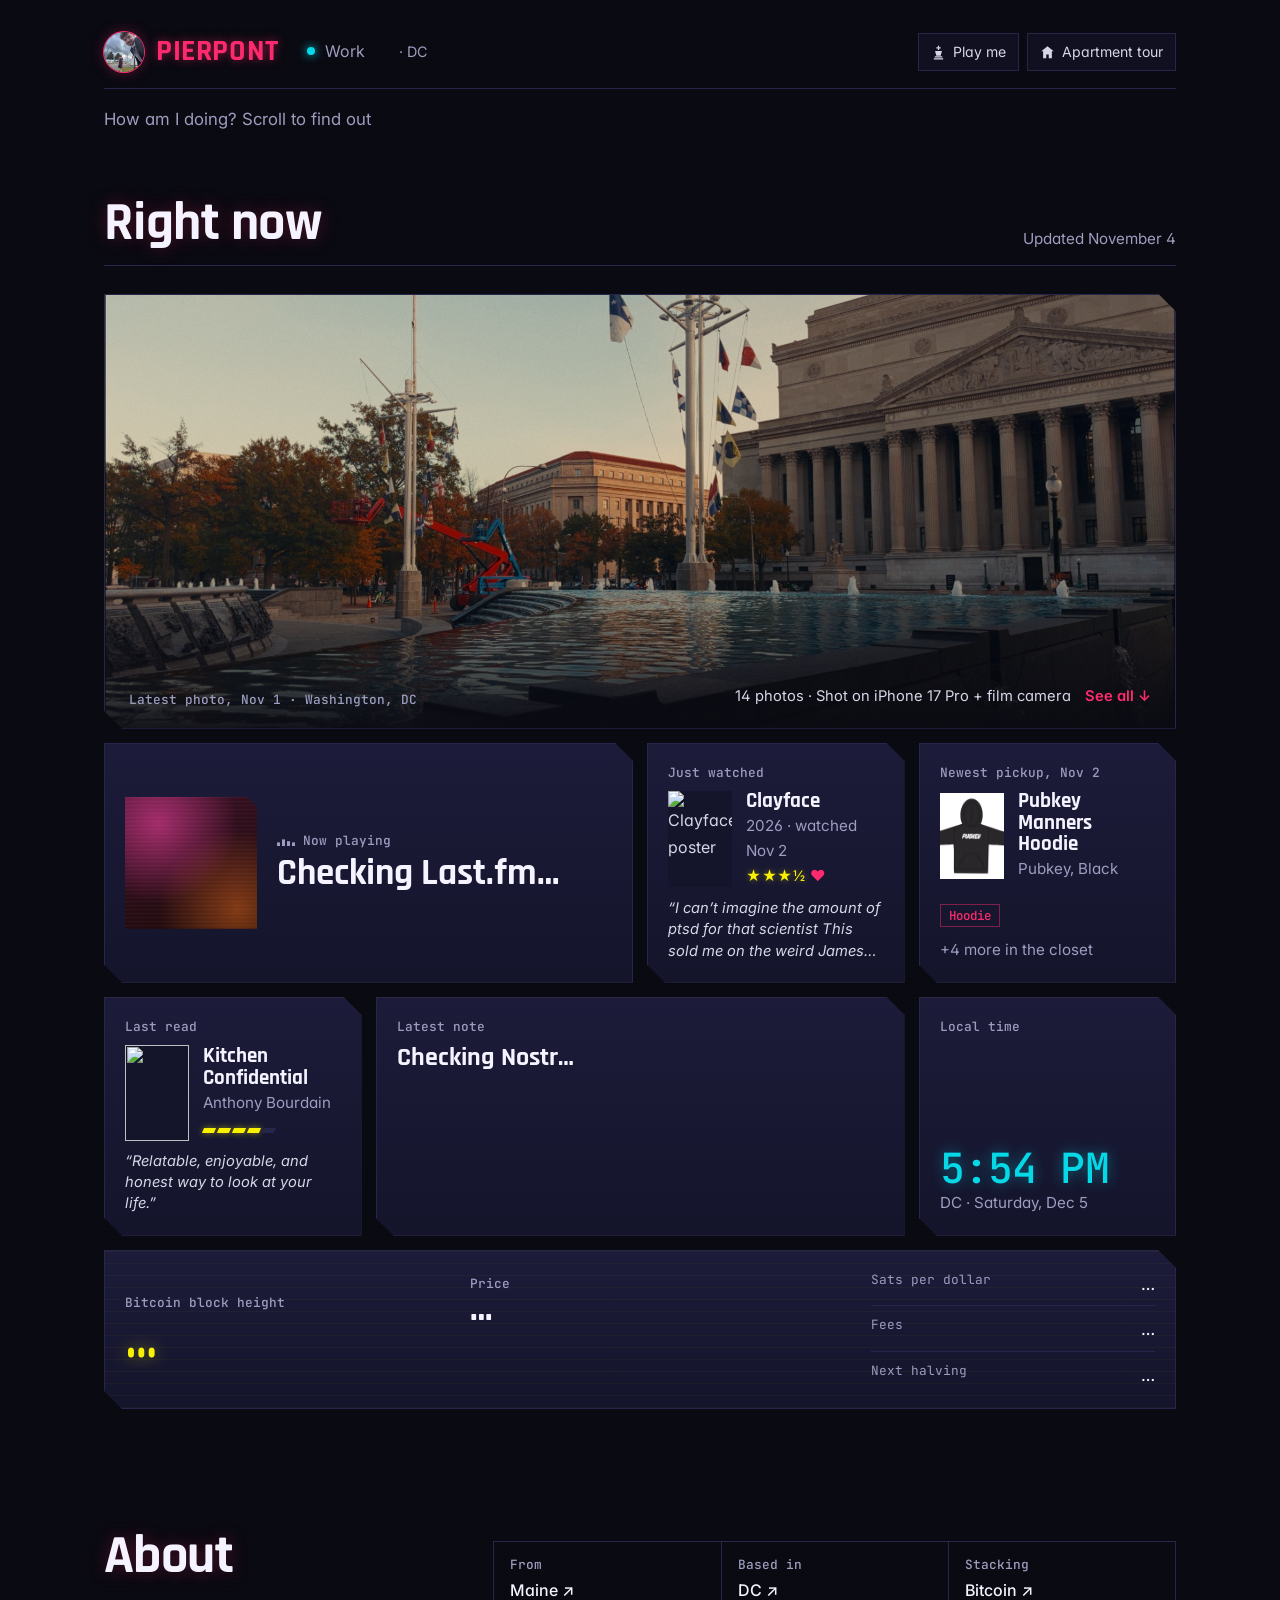
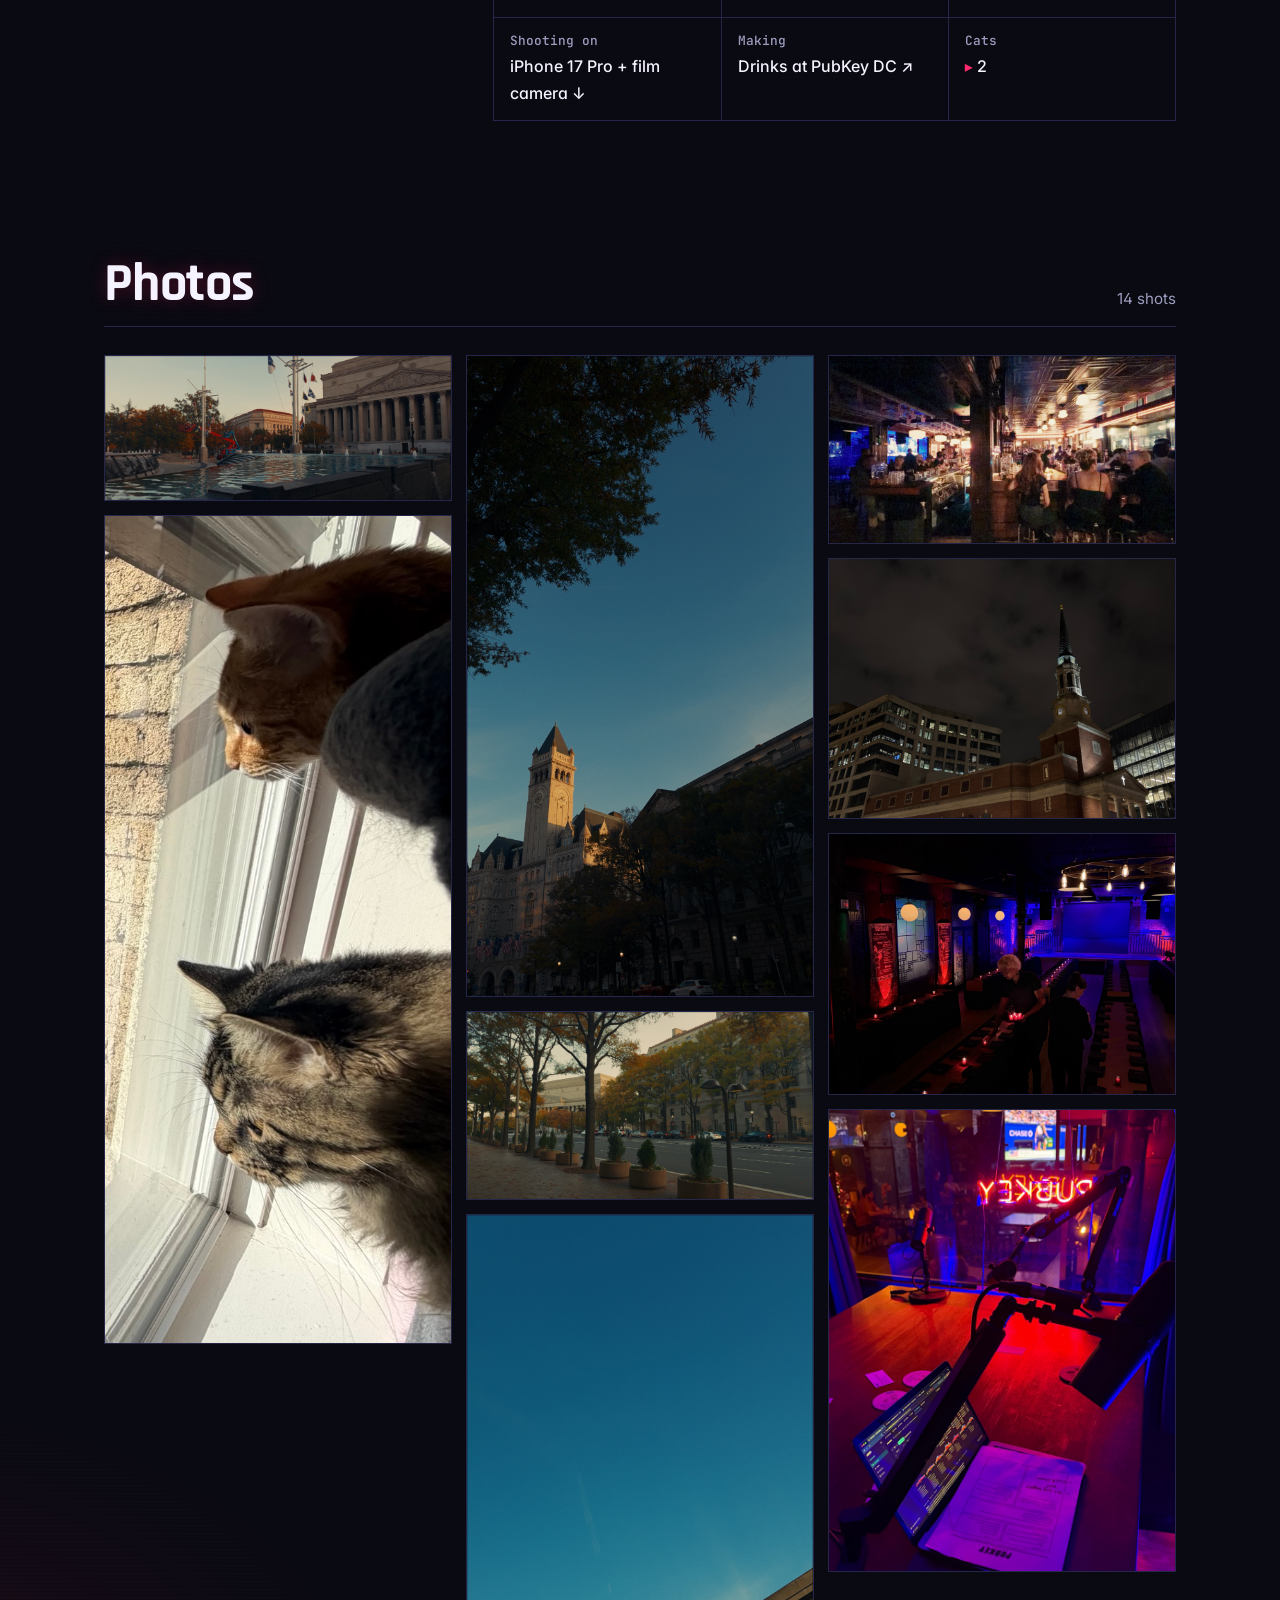
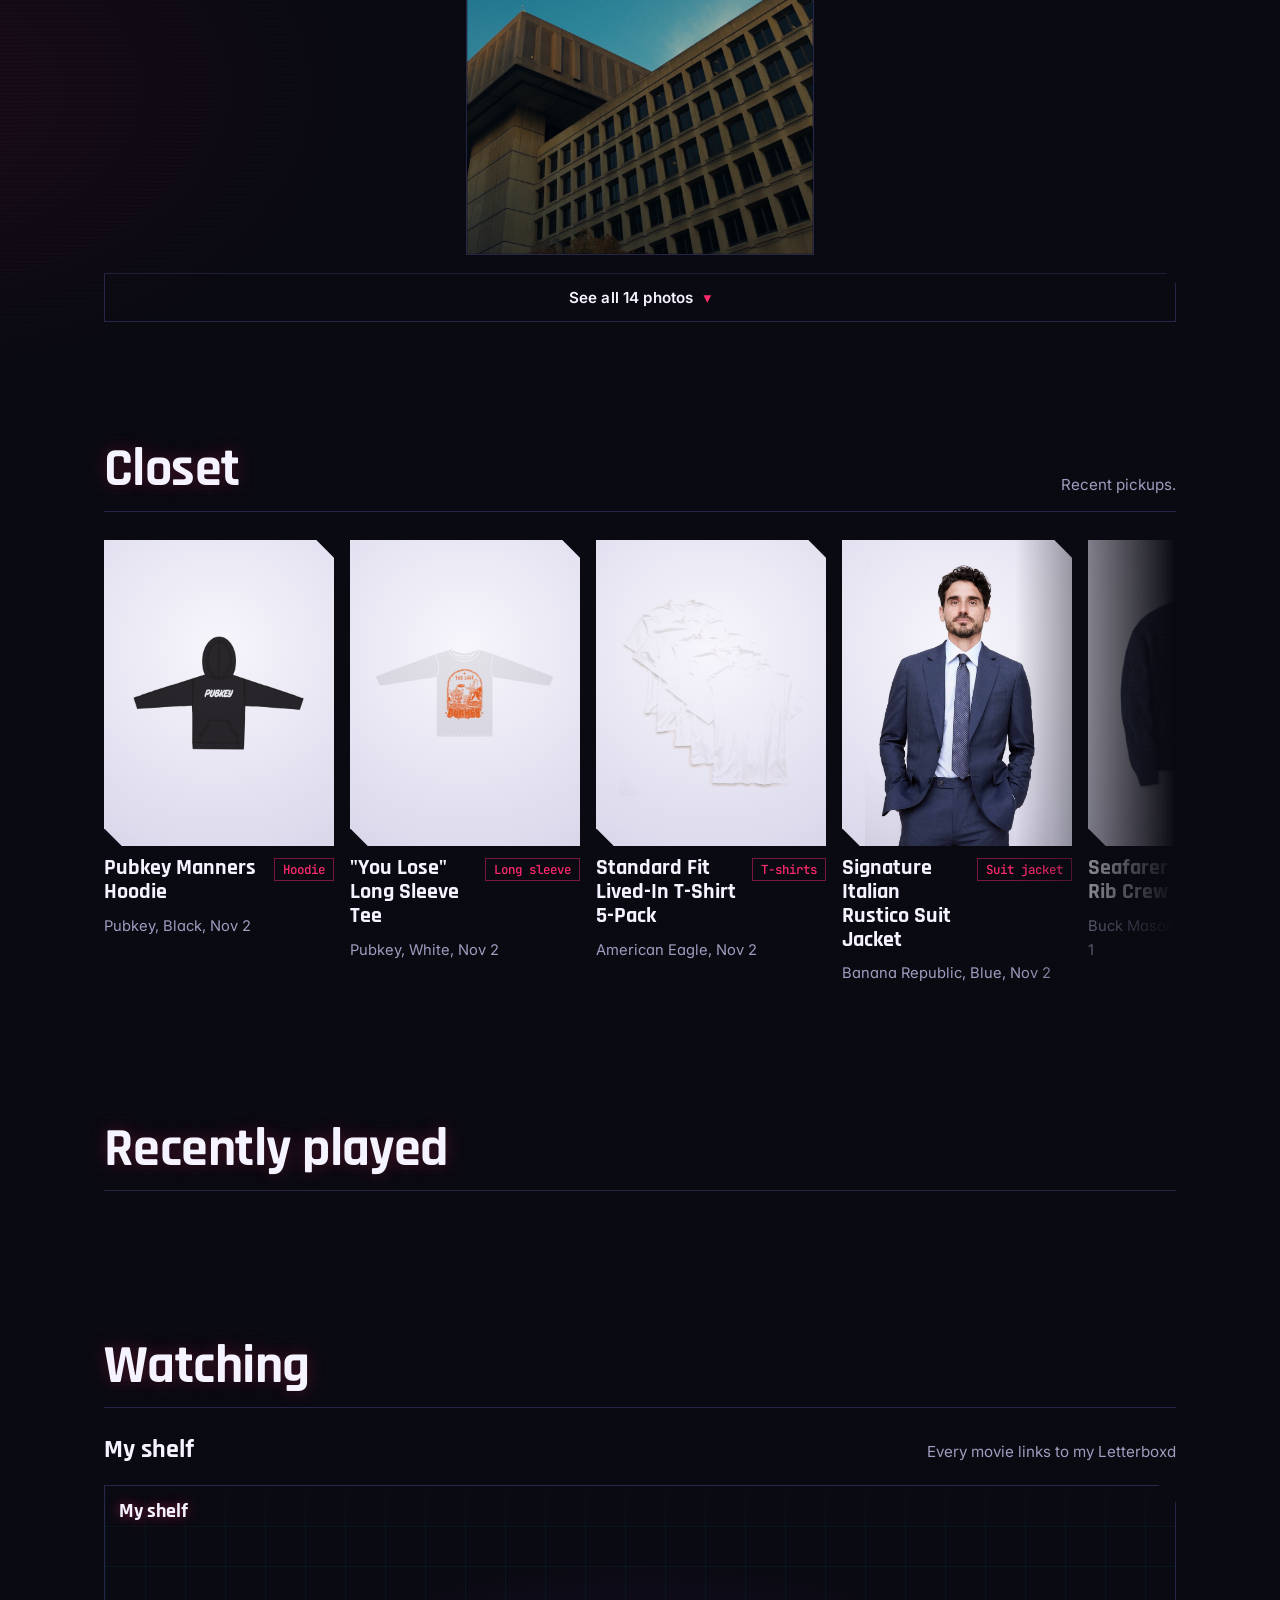
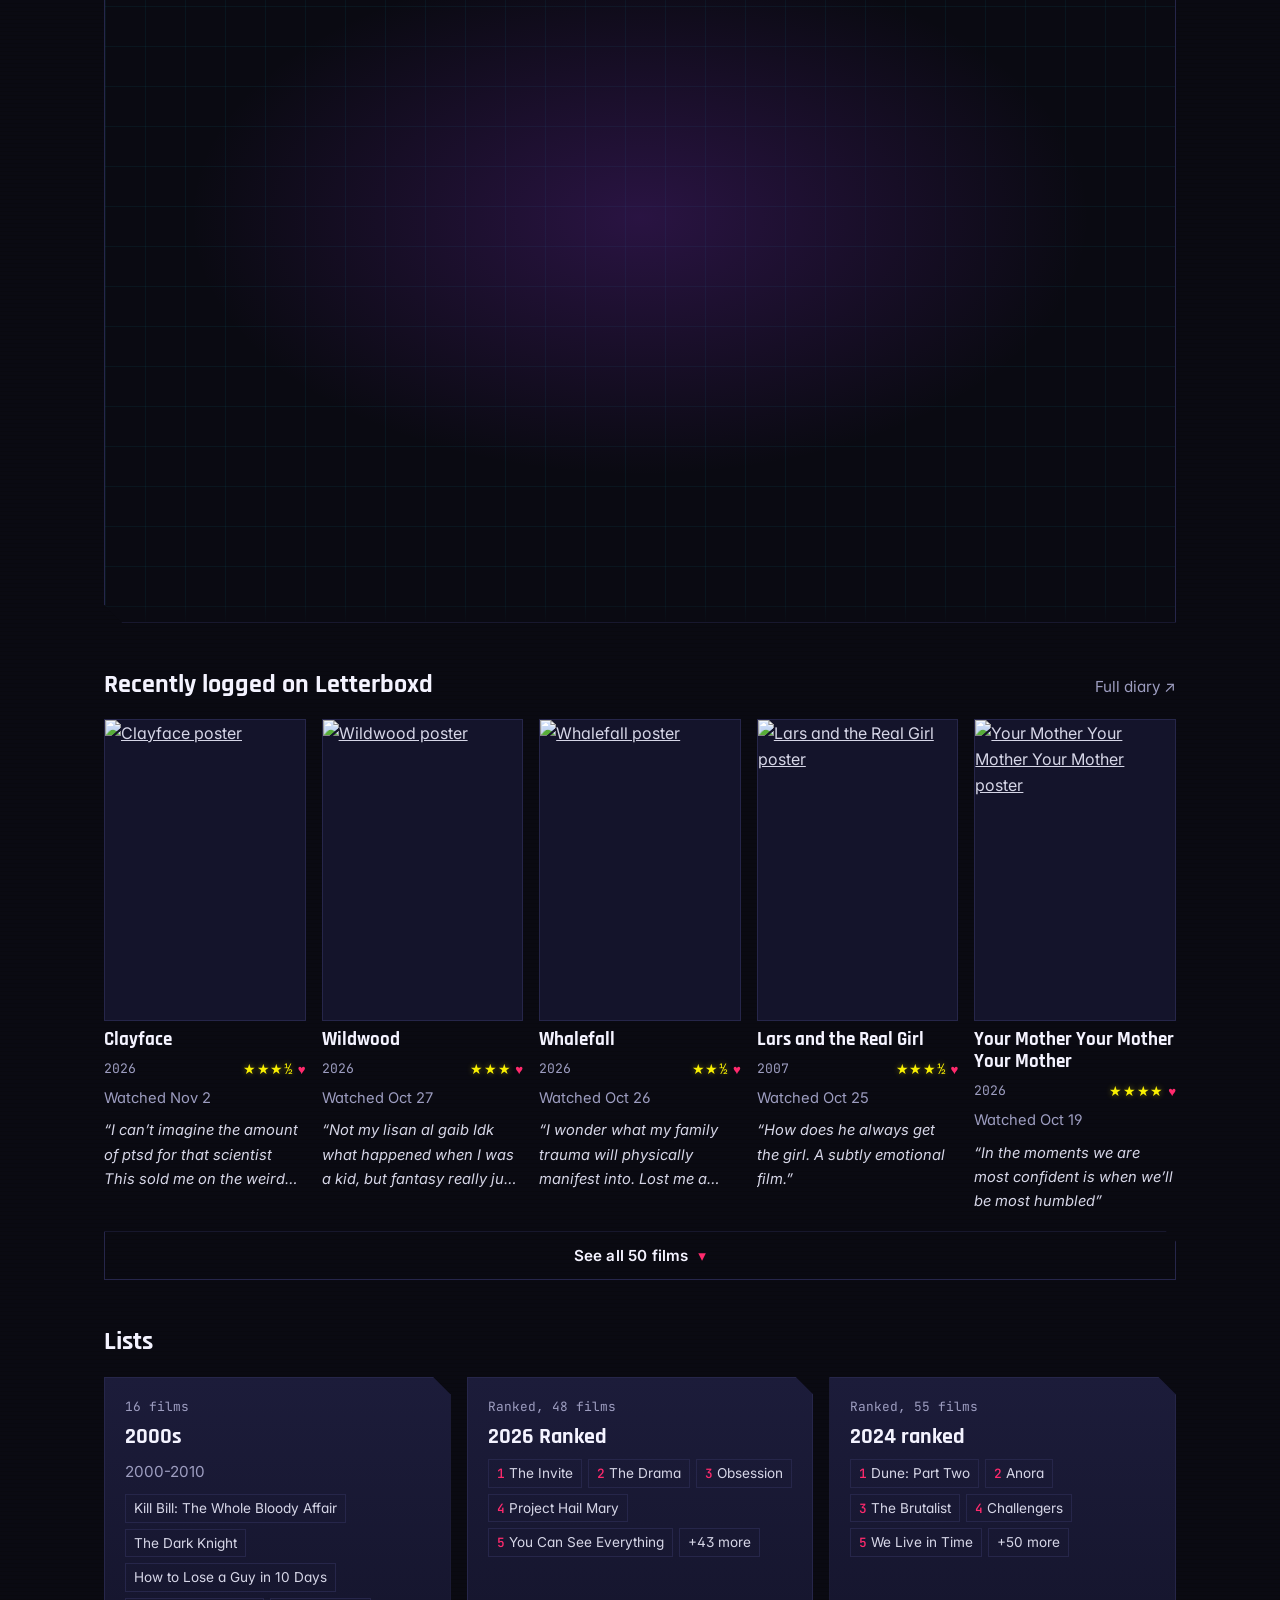
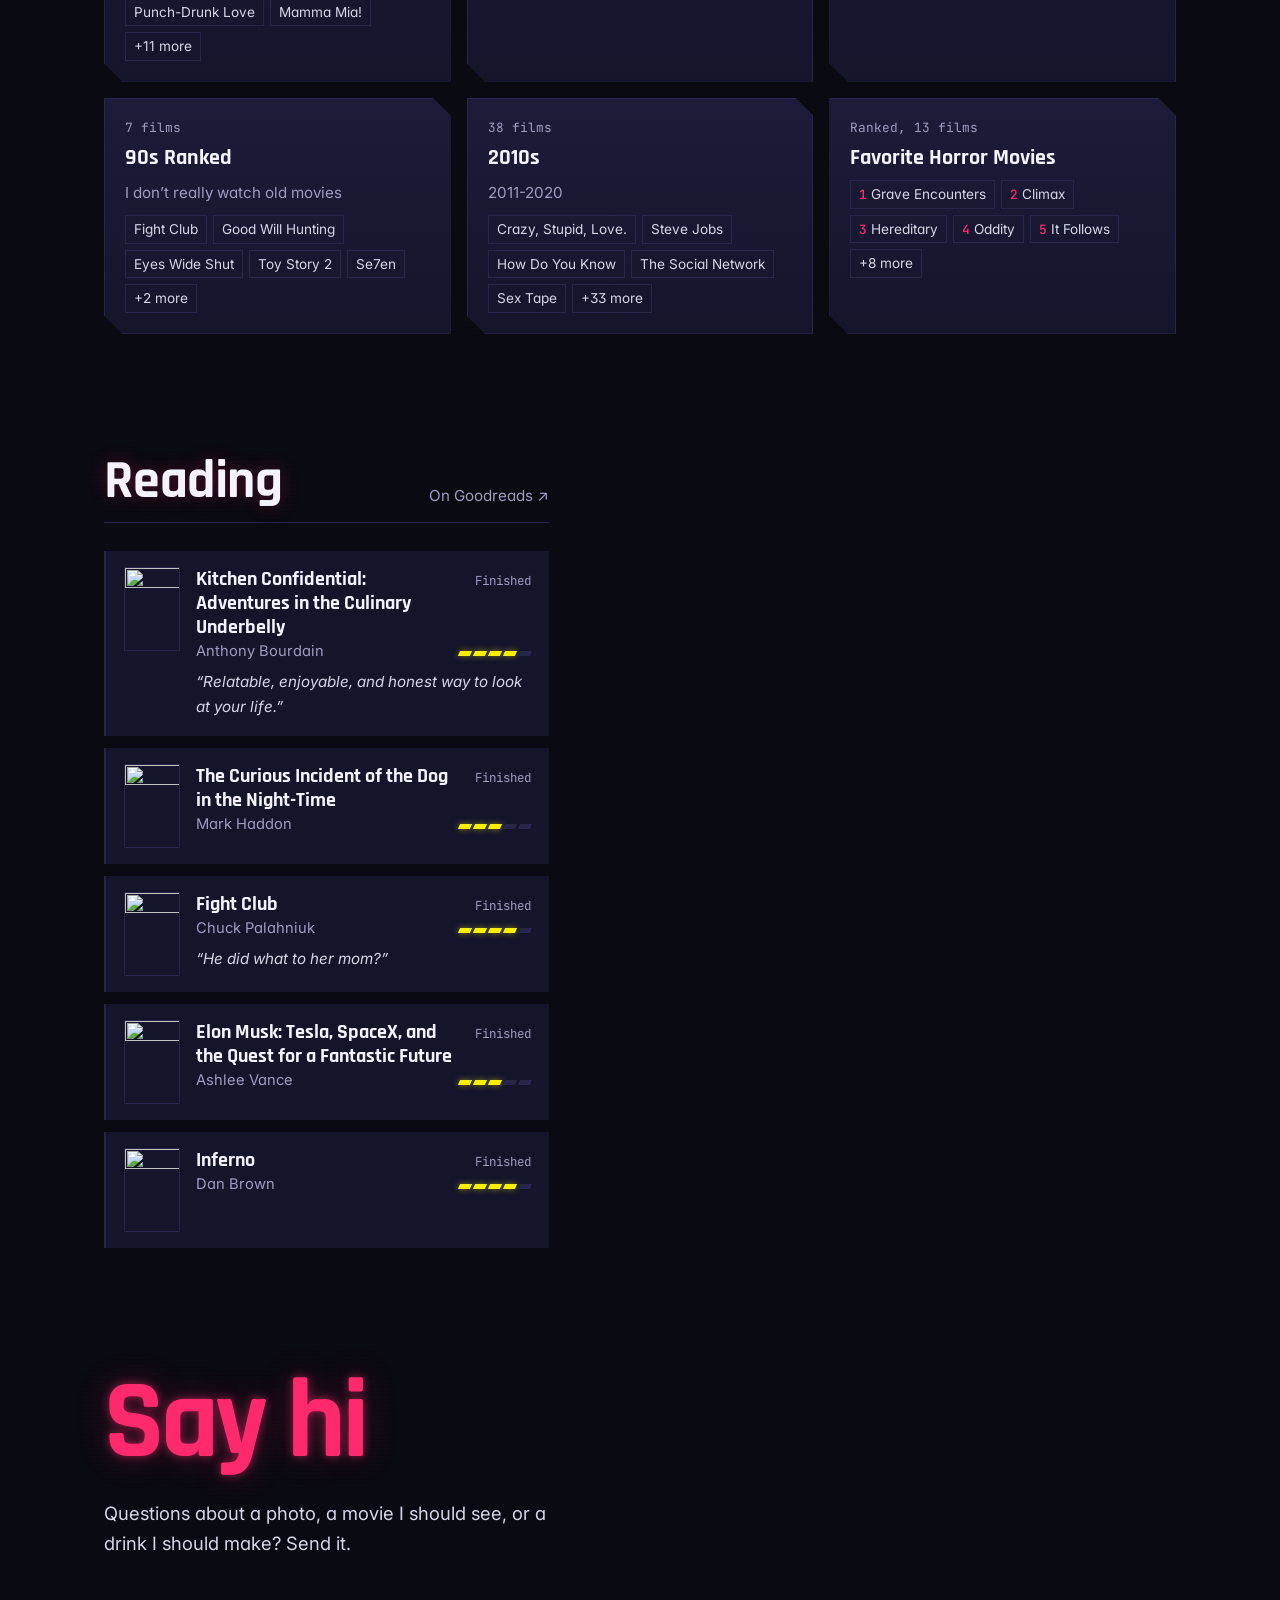
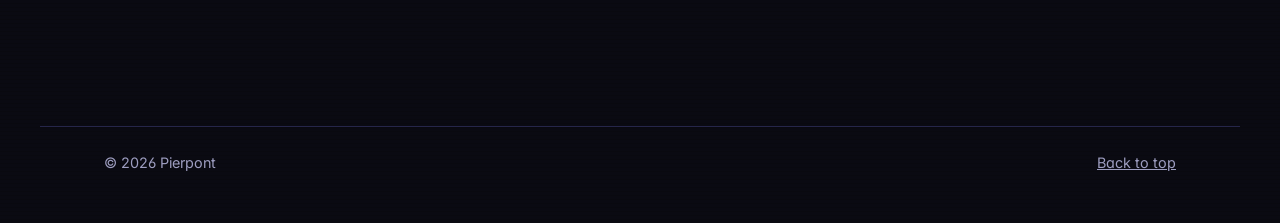
==== index.html @ aa11523b "Update site" ====
<!doctype html>
<html lang="en">
<head>
<meta charset="utf-8">
<meta name="viewport" content="width=device-width, initial-scale=1, viewport-fit=cover">
<title>Pierpont</title>
<meta name="description" content="How am I doing? Scroll to find out. Photos, fits, music, movies, books and notes from a Mainer in DC.">
<meta name="theme-color" content="#0a0a12">
<link rel="icon" type="image/png" sizes="32x32" href="favicon-32.png">
<link rel="icon" type="image/png" sizes="512x512" href="icon-512.png">
<link rel="apple-touch-icon" href="apple-touch-icon.png">
<!-- Link previews (iMessage, Nostr, Discord, X, Slack). Image paths must be absolute. -->
<meta property="og:type" content="website">
<meta property="og:site_name" content="Pierpont">
<meta property="og:title" content="Pierpont">
<meta property="og:description" content="How am I doing? Scroll to find out.">
<meta property="og:url" content="https://pierpont.blog/">
<meta property="og:image" content="https://pierpont.blog/og-image.png">
<meta property="og:image:width" content="1200">
<meta property="og:image:height" content="630">
<meta property="og:image:alt" content="A neon pink letter P glowing over a dark grid">
<meta name="twitter:card" content="summary_large_image">
<meta name="twitter:title" content="Pierpont">
<meta name="twitter:description" content="How am I doing? Scroll to find out.">
<meta name="twitter:image" content="https://pierpont.blog/og-image.png">
<link rel="preconnect" href="https://fonts.googleapis.com">
<link rel="preconnect" href="https://fonts.gstatic.com" crossorigin>
<link rel="stylesheet" href="https://fonts.googleapis.com/css2?family=Rajdhani:wght@600;700&family=Inter:wght@400;500;600&family=JetBrains+Mono:wght@400;500&display=swap">
<link rel="stylesheet" href="style.css?v=1793771874">
</head>
<body>
<a class="skip" href="#main">Skip to content</a>

<main id="main">
  <section class="hero" id="top">
    <!-- A slim top bar: who, where/what right now, and ways to reach me. Then straight into the page. -->
    <div class="topbar">
      <div class="who">
        <div class="avatar" id="portrait"></div>
        <h1 class="name" data-bind="name" data-text="Tyler">Tyler</h1>
      </div>
      <p class="status-line">
        <button class="status" id="status-edit-open" type="button" title="Update status (signed with Nostr)"><span class="pulse" aria-hidden="true"></span><span id="status-text" data-bind="status"></span><span class="status-edit" aria-hidden="true">✎</span><span class="sr">, update status</span></button>
        <span class="where" data-bind="location"></span>
      </p>
      <ul class="socials" id="socials"></ul>
    </div>
    <p class="lede" data-bind="tagline"></p>
  </section>

  <section class="now" aria-labelledby="now-h">
    <div class="head">
      <h2 id="now-h">Right now</h2>
      <p class="aside">Updated <time data-bind-date="updated"></time></p>
    </div>
    <div class="bento" id="bento"></div>
  </section>

  <section class="about" id="about" aria-labelledby="about-h">
    <h2 id="about-h">About</h2>
    <div class="about-body" id="about-body"></div>
    <dl class="facts" id="facts"></dl>
  </section>

  <section id="photos" aria-labelledby="photos-h">
    <div class="head"><h2 id="photos-h">Photos</h2><p class="aside" id="photos-count"></p></div>
    <div class="masonry" id="gallery"></div>
    <button class="more" id="gallery-more" type="button" aria-controls="gallery" hidden></button>
  </section>

  <section id="closet" aria-labelledby="closet-h">
    <div class="head"><h2 id="closet-h">Closet</h2><p class="aside">Recent pickups.</p></div>
    <div class="rail" id="fits" tabindex="0" aria-label="Recent clothing pickups"></div>
  </section>

  <section id="music" aria-labelledby="music-h">
    <div class="head"><h2 id="music-h">Recently played</h2><a class="aside" id="music-source" hidden target="_blank" rel="noopener"></a></div>
    <div class="music">
      <ul class="tracks" id="tracks"></ul>
      <div class="player" id="player"></div>
    </div>
  </section>

  <section id="watching" aria-labelledby="watching-h">
    <div class="head">
      <h2 id="watching-h">Watching</h2>
      <div class="seg" role="group" aria-label="Filter">
        <button data-filter="all" aria-pressed="true">All</button>
        <button data-filter="movie" aria-pressed="false">Movies</button>
        <button data-filter="show" aria-pressed="false">Shows</button>
      </div>
    </div>

    <div class="subhead"><h3>My shelf</h3><p class="aside">Every movie links to my Letterboxd</p></div>
    <div class="shelf3d" id="shelf3d" tabindex="0" aria-label="3D model of my movie shelf. A list of every movie follows it for screen readers.">
      <canvas aria-hidden="true"></canvas>
      <div class="shelf-bar">
        <span class="shelf-label">My shelf</span>
        <div class="shelf-btns">
          <button type="button" data-act="prev" aria-label="Shelf above">▲</button>
          <button type="button" data-act="next" aria-label="Shelf below">▼</button>
          <button type="button" data-act="back">Whole shelf</button>
        </div>
      </div>
      <p class="shelf-hint"></p>
      <div class="shelf-tip" hidden></div>
      <div class="case-ui" aria-live="polite">
        <div class="case-info"><strong class="case-title"></strong><span class="case-sub"></span></div>
        <p class="case-hint"></p>
      </div>
      <p class="shelf-fallback">The 3D shelf needs WebGL. Here's the list instead.</p>
    </div>
    <ul class="shelf-list" id="shelf-list" aria-label="Every movie on my shelf"></ul>

    <div class="subhead" id="screen-head"><h3>TV</h3><a id="screen-source" hidden target="_blank" rel="noopener">Tracked on Trakt ↗</a></div>
    <div class="posters" id="screen"></div>

    <div class="lb" id="letterboxd" hidden>
      <div class="subhead">
        <h3>Recently logged on Letterboxd</h3>
        <a id="lb-profile" target="_blank" rel="noopener">Full diary ↗</a>
      </div>
      <div class="posters" id="lb-diary"></div>
      <button class="more" id="lb-more" type="button" aria-controls="lb-diary" hidden></button>
      <div class="subhead" id="lb-lists-head">
        <h3>Lists</h3>
      </div>
      <div class="lists" id="lb-lists"></div>
    </div>
  </section>

  <section class="split" id="notes">
    <div id="reading-col">
      <div class="head"><h2 id="reading-h">Reading</h2><a class="aside" id="reading-source" hidden target="_blank" rel="noopener">On Goodreads ↗</a></div>
      <ul class="books" id="books" aria-labelledby="reading-h"></ul>
    </div>
    <div id="notes-col">
      <div class="head"><h2 id="notes-h">Notes</h2><a class="aside" id="notes-source" hidden target="_blank" rel="noopener">On Primal ↗</a></div>
      <div class="log" id="log" aria-labelledby="notes-h"></div>
    </div>
  </section>

  <section id="guestbook" aria-labelledby="gb-h" hidden>
    <div class="head"><h2 id="gb-h">Guestbook</h2><p class="aside">Signed with Nostr</p></div>
    <div class="gb">
      <form class="gb-form" id="gb-form">
        <label for="gb-text">Leave a note</label>
        <textarea id="gb-text" name="msg" maxlength="280" rows="3" required placeholder="Say something nice. Or don't."></textarea>
        <div class="gb-row">
          <button type="submit" class="btn btn-hot">Sign the guestbook</button>
          <span class="gb-count" id="gb-count">0 / 280</span>
        </div>
        <p class="form-status" id="gb-msg" role="status"></p>
      </form>
      <div>
        <ol class="gb-list" id="gb-list"></ol>
        <button class="more" id="gb-more" type="button" aria-controls="gb-list" hidden></button>
      </div>
    </div>
  </section>

  <section class="contact" id="contact" aria-labelledby="contact-h">
    <div class="contact-intro">
      <h2 id="contact-h" class="big">Say hi</h2>
      <p>Questions about a photo, a movie I should see, or a drink I should make? Send it.</p>
      <div class="nostr-card" id="nostr-card" hidden></div>
      <div class="email-row" id="email-row"></div>
      <ul class="link-list" id="links"></ul>
    </div>
    <form id="contact-form" class="form" novalidate>
      <label>Your name <input name="name" autocomplete="name" required></label>
      <label>Your email <input name="email" type="email" autocomplete="email" required></label>
      <label>Message <textarea name="message" rows="5" required></textarea></label>
      <button type="submit" class="btn btn-hot">Send message</button>
      <p class="form-status" id="form-status" role="status"></p>
    </form>
  </section>
</main>

<footer class="foot">
  <span>© <span id="year"></span> <span data-bind="name"></span></span>
  <a href="#top">Back to top</a>
</footer>

<dialog id="album" aria-labelledby="album-h">
  <div class="album-head">
    <div><h2 id="album-h"></h2><p class="aside" id="album-count"></p></div>
    <button class="album-close" type="button" aria-label="Close">×</button>
  </div>
  <div class="album-grid" id="album-grid"></div>
</dialog>

<dialog id="lightbox" aria-label="Photo viewer">
  <div class="lb-stage" id="lb-img"></div>
  <div class="lb-bar">
    <p id="lb-cap"></p>
    <div class="lb-nav">
      <button data-step="-1" aria-label="Previous photo">‹</button>
      <button data-step="1" aria-label="Next photo">›</button>
      <button class="lb-close" aria-label="Close">×</button>
    </div>
  </div>
</dialog>

<dialog id="status-dialog" aria-labelledby="status-dialog-h">
  <form method="dialog" class="status-form" id="status-form">
    <h2 id="status-dialog-h">Update status</h2>
    <label>What are you up to?
      <input name="status" maxlength="80" autocomplete="off" required>
    </label>
    <p class="hint">Your Nostr signer asks you to approve. Only your account can change this.</p>
    <div class="row">
      <button type="submit" class="btn btn-hot" value="save">Sign and update</button>
      <button type="button" class="btn" id="status-cancel">Cancel</button>
    </div>
    <p class="form-status" id="status-msg" role="status"></p>
  </form>
</dialog>

<dialog id="zap-dialog" aria-labelledby="zap-h">
  <form class="zap-form" id="zap-form">
    <button type="button" class="zap-close" aria-label="Close">×</button>
    <h2 id="zap-h">Send a zap</h2>
    <p class="hint">A tip in sats over Lightning. It shows up on Nostr as an anonymous zap.</p>
    <fieldset class="amounts">
      <legend>Amount (sats)</legend>
      <label><input type="radio" name="amt" value="21" checked><span>21</span></label>
      <label><input type="radio" name="amt" value="100"><span>100</span></label>
      <label><input type="radio" name="amt" value="1000"><span>1,000</span></label>
      <label><input type="radio" name="amt" value="5000"><span>5,000</span></label>
      <label class="custom"><input type="number" name="custom" min="1" step="1" placeholder="Other" inputmode="numeric"></label>
    </fieldset>
    <label>Message (optional) <input name="comment" maxlength="200" autocomplete="off"></label>
    <button type="submit" class="btn btn-zap">Get invoice</button>
    <p class="form-status" id="zap-msg" role="status"></p>
  </form>
  <div class="zap-pay" id="zap-pay" hidden>
    <div class="qr" id="zap-qr"></div>
    <p class="zap-amount" id="zap-amount"></p>
    <div class="row">
      <a class="btn btn-zap" id="zap-open">Open in wallet</a>
      <button type="button" class="btn" id="zap-copy">Copy invoice</button>
    </div>
    <p class="form-status" id="zap-wait" role="status">Waiting for payment…</p>
    <button type="button" class="link-btn" id="zap-back">Change amount</button>
  </div>
</dialog>

<script src="https://cdn.jsdelivr.net/npm/nostr-tools@2.7.2/lib/nostr.bundle.js" integrity="sha384-YUdjSvJQpzJUf1TiIR0LmkbTEGWdiZTiXN67W157lg3vEmBHg+LEkaJ5J0AI9BG7" crossorigin="anonymous" defer></script>
<script src="https://cdn.jsdelivr.net/npm/qrcode-generator@1.4.4/qrcode.js" integrity="sha384-8FWZA6BGMXhsfO+BLtrJK0We6gg5o1JyO8xQm6peWDEUs17ACA5ziE/NIAkl9z2k" crossorigin="anonymous" defer></script>
<script src="content.js?v=1793771874"></script>
<script src="shelf-data.js?v=1793771874"></script>
<script src="app.js?v=1793771874"></script>
<!-- 3D shelf: Three.js (pinned), built from shelf-data.js -->
<script type="importmap">{ "imports": { "three": "https://cdn.jsdelivr.net/npm/three@0.160.0/build/three.module.js", "three/addons/": "https://cdn.jsdelivr.net/npm/three@0.160.0/examples/jsm/" } }</script>
<script type="module" src="shelf.js?v=1793771874"></script>
</body>
</html>
---- style.css ----
/*
  Design notes
  - The header is a slim bar (avatar, name with a small glitch, status, links); the page starts right under it.
  - Magenta is the lead accent (name, CTAs, active states). Cyan only means "live"
    (status pulse, now playing, clock). Acid yellow only for ratings.
  - One job per font: Rajdhani for headings and titles, Inter for reading and every control
    (buttons, tabs, toggles), JetBrains Mono only for small labels, timestamps and data.
  - Scanlines live in the page background, never over photos.
  - Clipped corners mark the main surfaces (tiles, form); small controls stay square.
*/
:root {
  color-scheme: dark;
  --void: #0a0a12;
  --deep: #0d0221;
  --panel: #14142b;
  --panel-hi: #1c1c3a;
  --line: #26264a;
  --text: #d6d6e7;
  --muted: #9d9dc0;
  --white: #f4f3ff;
  --mag: #ff2a6d;
  --cyan: #05d9e8;
  --acid: #f9f002;
  --violet: #7b2cbf;

  --display: "Rajdhani", "Orbitron", system-ui, sans-serif;
  --sans: "Inter", system-ui, -apple-system, sans-serif;
  --mono: "JetBrains Mono", ui-monospace, Menlo, monospace;

  --glow: 0 0 10px rgb(255 42 109 / .55), 0 0 32px rgb(255 42 109 / .25);
  --gutter: max(16px, 5vw);
  --max: 1200px;
  --cut: polygon(0 0, calc(100% - 18px) 0, 100% 18px, 100% 100%, 18px 100%, 0 calc(100% - 18px));
  --cut-s: polygon(0 0, calc(100% - 10px) 0, 100% 10px, 100% 100%, 0 100%);
  --ease: cubic-bezier(.2, .7, .2, 1);
}

* { box-sizing: border-box; }
[hidden] { display: none !important; }
html { scroll-behavior: smooth; scroll-padding-top: 24px; -webkit-text-size-adjust: 100%; }
body {
  margin: 0; min-height: 100vh; overflow-x: hidden;
  background:
    repeating-linear-gradient(to bottom, transparent 0 3px, rgb(0 0 0 / .14) 3px 4px), /* scanlines, behind content */
    radial-gradient(70rem 40rem at 85% -5%, rgb(123 44 191 / .28), transparent 60%),
    radial-gradient(50rem 30rem at -10% 40%, rgb(255 42 109 / .08), transparent 60%),
    var(--void);
  color: var(--text);
  font: 400 1rem/1.65 var(--sans);
  font-feature-settings: "ss01", "cv11";
}
img { display: block; max-width: 100%; }
a { color: inherit; }
button, input, textarea { font: inherit; color: inherit; }
:focus-visible { outline: 2px solid var(--cyan); outline-offset: 3px; }
.skip { position: absolute; left: -9999px; }
.skip:focus { left: 16px; top: 16px; z-index: 100; padding: 8px 14px; background: var(--panel); }


/* ---------- buttons ---------- */
.btn {
  display: inline-flex; align-items: center; gap: 8px; cursor: pointer;
  padding: 10px 20px; border: 1px solid var(--line); background: transparent;
  font: 600 .95rem/1 var(--sans); letter-spacing: .01em; text-decoration: none;
  clip-path: var(--cut-s); transition: background .2s, color .2s, box-shadow .2s;
}
.btn-hot { background: var(--mag); border-color: var(--mag); color: var(--void); }
.btn-hot:hover { box-shadow: var(--glow); background: #ff4d86; }

/* ---------- layout ---------- */
main { max-width: var(--max); margin: 0 auto; padding: 0 var(--gutter); }
main > section { padding-top: clamp(64px, 10vw, 120px); }
.head {
  display: flex; align-items: flex-end; justify-content: space-between; flex-wrap: wrap; gap: 8px 24px;
  margin-bottom: 28px; padding-bottom: 14px; border-bottom: 1px solid var(--line);
}
h2 {
  margin: 0; font: 700 clamp(2.2rem, 5vw, 3.4rem)/1 var(--display); letter-spacing: -.01em;
  color: var(--white); text-shadow: 0 0 18px rgb(255 42 109 / .25);
}
.aside { margin: 0; color: var(--muted); font-size: .95rem; }
.label { font: 500 .8rem var(--mono); color: var(--muted); }

/* ---------- placeholder art (shown until a real image is set) ---------- */
.ph {
  width: 100%; height: 100%;
  background:
    repeating-linear-gradient(to bottom, rgb(255 255 255 / .035) 0 1px, transparent 1px 4px),
    radial-gradient(circle at 25% 20%, hsl(var(--h) 95% 62% / .55), transparent 55%),
    radial-gradient(circle at 85% 85%, hsl(calc(var(--h) + 55) 95% 55% / .45), transparent 50%),
    linear-gradient(155deg, hsl(var(--h) 55% 16%), hsl(calc(var(--h) + 40) 60% 6%));
}
.media { overflow: hidden; background: var(--panel); }
.media img { width: 100%; height: 100%; object-fit: cover; }

/* ---------- header: a slim top bar, then the tagline, then straight into "Right now" ---------- */
.hero { padding-top: 20px !important; }
.hero + section { padding-top: clamp(40px, 6vw, 64px); }
.topbar {
  display: flex; align-items: center; gap: 14px 28px; flex-wrap: wrap;
  padding: 12px 0 16px; border-bottom: 1px solid var(--line);
}
.who { display: flex; align-items: center; gap: 12px; }
.avatar {
  width: 40px; height: 40px; border-radius: 50%; overflow: hidden; flex: none; background: var(--panel);
  box-shadow: 0 0 0 1px var(--mag), 0 0 14px rgb(255 42 109 / .35);
}
.avatar > * { width: 100%; height: 100%; object-fit: cover; object-position: 50% 20%; }
.where { color: var(--muted); font-size: .9rem; white-space: nowrap; }
.where::before { content: "· "; }
.status-line { display: flex; align-items: center; gap: 4px 2px; flex-wrap: wrap; margin: 0; }
/* The whole status is a button: tap it, edit, approve with your Nostr signer. */
.status {
  display: inline-flex; align-items: center; gap: 10px; padding: 4px 10px 4px 0; margin-left: 0;
  font: inherit; color: var(--muted); background: none; border: 0; border-bottom: 1px dashed transparent; cursor: pointer;
  transition: color .2s, border-color .2s;
}
.status:hover, .status:focus-visible { color: var(--white); border-bottom-color: rgb(5 217 232 / .5); }
.status-edit { font-size: .9em; color: var(--cyan); opacity: 0; transition: opacity .2s; }
.status:hover .status-edit, .status:focus-visible .status-edit { opacity: 1; }
@media (hover: none) { .status-edit { opacity: .6; } } /* touch screens have no hover, so keep the pencil visible */
.pulse { flex: none; width: 8px; height: 8px; border-radius: 50%; background: var(--cyan); box-shadow: 0 0 10px var(--cyan); animation: pulse 2.2s infinite; }
@keyframes pulse { 50% { opacity: .35; } }

.name {
  position: relative; margin: 0;
  font: 700 1.9rem/1 var(--display); letter-spacing: .02em; text-transform: uppercase;
  color: var(--mag); text-shadow: 0 0 10px rgb(255 42 109 / .55);
}
.name::before, .name::after { content: attr(data-text); position: absolute; inset: 0; pointer-events: none; text-shadow: none; }
.name::before { color: var(--cyan); animation: glitch-a 5s infinite steps(1); clip-path: inset(100% 0 0 0); }
.name::after { color: var(--acid); opacity: .7; animation: glitch-b 7s infinite steps(1); clip-path: inset(100% 0 0 0); }
@keyframes glitch-a {
  0%, 93%, 100% { clip-path: inset(100% 0 0 0); transform: none; }
  94% { clip-path: inset(12% 0 62% 0); transform: translate(-2px, 0); }
  96% { clip-path: inset(58% 0 18% 0); transform: translate(2px, 0); }
  98% { clip-path: inset(34% 0 44% 0); transform: translate(-1px, 0); }
}
@keyframes glitch-b {
  0%, 95%, 100% { clip-path: inset(100% 0 0 0); transform: none; }
  96% { clip-path: inset(72% 0 6% 0); transform: translate(2px, 0); }
  98% { clip-path: inset(4% 0 80% 0); transform: translate(-2px, 0); }
}
.lede { margin: 18px 0 0; font-size: 1.05rem; line-height: 1.5; color: var(--muted); }
.socials { display: flex; flex-wrap: wrap; gap: 8px; list-style: none; margin: 0 0 0 auto; padding: 0; }
.socials a {
  display: inline-flex; align-items: center; gap: 7px; padding: 6px 12px; text-decoration: none; font-size: .88rem;
  border: 1px solid var(--line); background: rgb(20 20 43 / .6); transition: border-color .2s, color .2s;
}
.socials a:hover { border-color: var(--mag); color: var(--white); }
.socials .king { width: 15px; height: 15px; fill: currentColor; flex: none; }
.socials .chess-link:hover .king { fill: var(--mag); filter: drop-shadow(0 0 4px rgb(255 42 109 / .6)); }

@media (max-width: 760px) {
  .socials { margin-left: 0; width: 100%; }
}

/* ---------- right now bento ---------- */
.bento {
  display: grid; gap: 14px;
  grid-template-columns: repeat(4, 1fr);
  grid-template-areas:
    "photo photo photo photo"
    "play  play  watch fit"
    "read  note  note  place"
    "btc   btc   btc   btc";
}
.tile {
  position: relative; min-width: 0; padding: 20px; display: flex; flex-direction: column; gap: 10px;
  background: linear-gradient(180deg, var(--panel-hi), var(--panel)); border: 1px solid var(--line);
  clip-path: var(--cut); text-decoration: none; transition: border-color .25s;
}
a.tile:hover, .tile:has(a:hover) { border-color: rgb(255 42 109 / .6); }
.tile .label { display: flex; align-items: center; gap: 8px; }
.tile h3 { margin: 0; font: 700 1.6rem/1.05 var(--display); color: var(--white); overflow-wrap: anywhere; }
.tile p { margin: 0; }
.tile .sub { color: var(--muted); font-size: .95rem; }

.t-play { grid-area: play; flex-direction: row; align-items: center; gap: 20px; }
.t-play .art { flex: 0 0 auto; width: clamp(88px, 11vw, 132px); aspect-ratio: 1; clip-path: var(--cut-s); }
.t-play .label { color: var(--cyan); }
.t-play h3 { font-size: clamp(1.7rem, 3vw, 2.3rem); }
.t-play .info { display: grid; gap: 6px; min-width: 0; }
.eq { display: inline-flex; align-items: flex-end; gap: 2px; height: 12px; }
.eq i { width: 3px; height: 100%; background: var(--cyan); transform-origin: bottom; animation: eq 1s infinite ease-in-out; }
.eq i:nth-child(2) { animation-delay: -.4s; animation-duration: .8s; }
.eq i:nth-child(3) { animation-delay: -.2s; animation-duration: 1.2s; }
.eq i:nth-child(4) { animation-delay: -.6s; animation-duration: .9s; }
@keyframes eq { 0%, 100% { transform: scaleY(.25); } 50% { transform: scaleY(1); } }
/* Not playing right now: bars rest, label goes quiet. */
.t-play .label.idle { color: var(--muted); }
.eq.idle i { animation: none; background: var(--muted); transform: scaleY(.3); }
.eq.idle i:nth-child(2) { transform: scaleY(.55); }
.eq.idle i:nth-child(3) { transform: scaleY(.4); }
.music.solo { grid-template-columns: minmax(0, 760px); }

.t-photo { grid-area: photo; padding: 0; min-height: clamp(300px, 34vw, 440px); justify-content: flex-end; }
.t-photo .media { position: absolute; inset: 0; }
.t-photo .media img, .t-photo .ph { transition: transform .8s var(--ease); }
.t-photo:hover .media img, .t-photo:hover .ph { transform: scale(1.04); }
.t-photo .cap {
  position: relative; padding: 80px 24px 20px; display: flex; flex-wrap: wrap; align-items: flex-end; justify-content: space-between; gap: 8px 24px;
  background: linear-gradient(to top, rgb(10 10 18 / .92), transparent);
}
.t-photo .cap h3 { margin-top: 6px; font-size: clamp(1.4rem, 2.4vw, 2rem); }
.t-photo .more-info { color: var(--text); font-size: .92rem; display: flex; gap: 14px; align-items: baseline; flex-wrap: wrap; }
.tile .go { color: var(--mag); font-weight: 600; font-size: .92rem; }
/* Extra detail in the smaller tiles */
.tile .quote {
  color: var(--text); font-size: .92rem; font-style: italic; line-height: 1.45;
  display: -webkit-box; -webkit-line-clamp: 3; -webkit-box-orient: vertical; overflow: hidden;
}
.tile .extra-row { display: flex; align-items: center; gap: 10px; flex-wrap: wrap; margin-top: auto; }
.t-play .before { color: var(--muted); font-size: .88rem; margin-top: 4px; }
.t-play .before a { color: var(--text); }
.rewatch { margin-left: 8px; font: .75rem var(--mono); color: var(--muted); }

.t-watch { grid-area: watch; }
.t-fit { grid-area: fit; }
.t-read { grid-area: read; }
.t-note { grid-area: note; }
.t-note p:not(.label) { max-width: 52ch; }
.t-place { grid-area: place; justify-content: space-between; }
.t-place .clock { font: 500 clamp(2rem, 3.4vw, 2.6rem)/1 var(--mono); color: var(--cyan); text-shadow: 0 0 14px rgb(5 217 232 / .45); letter-spacing: -.02em; }
.t-thumb { display: flex; gap: 14px; align-items: center; }
.t-thumb .media { flex: 0 0 auto; width: 64px; aspect-ratio: 2 / 3; }
.t-fit .t-thumb .media { aspect-ratio: 3 / 4; }
.t-thumb h3 { font-size: 1.3rem; }

@media (max-width: 960px) {
  .bento {
    grid-template-columns: 1fr 1fr;
    grid-template-areas: "photo photo" "play play" "watch fit" "read place" "note note" "btc btc";
  }
}
@media (max-width: 560px) {
  .bento { grid-template-columns: 1fr; grid-template-areas: "photo" "play" "watch" "fit" "read" "note" "place" "btc"; }
  .t-photo { min-height: 320px; }
  .t-play .art { width: 80px; }
}

/* Bitcoin strip: acid yellow is the "money" color (also used for zaps and ratings). */
.t-btc {
  grid-area: btc; display: grid; grid-template-columns: 1.1fr 1.3fr 1fr; gap: 20px 32px; align-items: center;
  background:
    linear-gradient(rgb(249 240 2 / .035) 1px, transparent 1px) 0 0 / 100% 12px,
    linear-gradient(180deg, var(--panel-hi), var(--panel));
}
a.t-btc:hover { border-color: rgb(249 240 2 / .55); }
.t-btc .label { color: var(--muted); }
.t-btc .height {
  font: 500 clamp(2.4rem, 4.6vw, 3.4rem)/1 var(--mono); letter-spacing: -.03em;
  color: var(--acid); text-shadow: 0 0 16px rgb(249 240 2 / .45); font-variant-numeric: tabular-nums;
}
.t-btc .price { display: flex; align-items: baseline; flex-wrap: wrap; gap: 4px 12px; }
.t-btc .price > span:first-child { font: 700 clamp(1.8rem, 3vw, 2.3rem)/1 var(--display); color: var(--white); font-variant-numeric: tabular-nums; }
.t-btc .chg { font: 500 .85rem var(--mono); }
.t-btc .chg.up { color: var(--cyan); }
.t-btc .chg.down { color: #ff6b95; }
.spark { display: block; width: 100%; height: 48px; margin-top: 8px; overflow: visible; }
.spark .line { fill: none; stroke: var(--acid); stroke-width: 2; vector-effect: non-scaling-stroke; filter: drop-shadow(0 0 4px rgb(249 240 2 / .6)); }
.spark .area { fill: rgb(249 240 2 / .08); }
.btc-stats { display: grid; gap: 10px; margin: 0; }
.btc-stats div { display: flex; justify-content: space-between; gap: 12px; padding-bottom: 8px; border-bottom: 1px solid var(--line); }
.btc-stats div:last-child { border-bottom: 0; padding-bottom: 0; }
.btc-stats dt { font: .8rem var(--mono); color: var(--muted); }
.btc-stats dd { margin: 0; color: var(--white); font-weight: 500; text-align: right; font-variant-numeric: tabular-nums; }
.btc-stats dd small { display: block; font: .78rem var(--mono); color: var(--muted); }
@media (max-width: 860px) {
  .t-btc { grid-template-columns: 1fr 1fr; }
  .btc-stats { grid-column: 1 / -1; grid-template-columns: repeat(3, 1fr); }
  .btc-stats div { flex-direction: column; border-bottom: 0; padding: 0; }
  .btc-stats dd { text-align: left; }
}
@media (max-width: 560px) {
  .t-btc { grid-template-columns: 1fr; }
  .btc-stats { grid-template-columns: 1fr; }
  .btc-stats div { flex-direction: row; border-bottom: 1px solid var(--line); padding-bottom: 8px; }
  .btc-stats dd { text-align: right; }
}

/* ---------- about ---------- */
.about { display: grid; grid-template-columns: 1fr 2fr; gap: 16px 48px; align-items: start; }
.about h2 { grid-row: span 2; }
.about-body p { margin: 0 0 16px; max-width: 62ch; font-size: 1.1rem; }
.facts { display: grid; grid-template-columns: repeat(3, minmax(0, 1fr)); margin: 12px 0 0; padding: 1px 0 0 1px; }
@media (max-width: 640px) { .facts { grid-template-columns: repeat(2, minmax(0, 1fr)); } }
/* Overlapping borders instead of a gap-colored background, so a short last row leaves no filled hole. */
.facts div { padding: 14px 16px; border: 1px solid var(--line); margin: -1px 0 0 -1px; }
.facts dt { font: 500 .8rem var(--mono); color: var(--muted); }
.facts dd { margin: 4px 0 0; color: var(--white); font-weight: 500; }
/* A linked fact: the whole cell is the click target. */
.facts .linked { position: relative; transition: border-color .2s, background .2s; }
.facts .linked a { color: var(--white); text-decoration: none; }
.facts .linked a::after { content: ""; position: absolute; inset: 0; }
.facts .linked:hover { border-color: var(--mag); background: rgb(255 42 109 / .06); z-index: 1; }
.facts .linked:hover a { color: var(--mag); }
@media (max-width: 760px) { .about { grid-template-columns: 1fr; } .about h2 { grid-row: auto; } }

/* ---------- photos ---------- */
.masonry { columns: 3 260px; column-gap: 14px; }
.shot {
  display: block; width: 100%; margin: 0 0 14px; padding: 0; border: 0; background: none; cursor: zoom-in;
  position: relative; break-inside: avoid; text-align: left;
}
.shot .media { border: 1px solid var(--line); transition: border-color .25s; }
.shot .ph { aspect-ratio: var(--r, 4 / 5); }
.shot .media img { height: auto; transition: transform .8s var(--ease); }
.shot .ph { transition: transform .8s var(--ease); }
.shot:hover .media { border-color: var(--mag); }
.shot:hover img, .shot:hover .ph { transform: scale(1.03); }
.shot .cap {
  display: flex; justify-content: space-between; gap: 12px; padding: 8px 2px 0;
  font-size: .92rem; color: var(--text);
}
.shot .cap span:last-child { color: var(--muted); font: .8rem var(--mono); padding-top: 3px; white-space: nowrap; }

/* ---------- "See all" folding (photos, Letterboxd) ---------- */
.folded > .extra { display: none; }
.more {
  display: flex; align-items: center; justify-content: center; gap: 10px; width: 100%; margin-top: 18px;
  padding: 14px 20px; cursor: pointer; background: transparent; color: var(--white);
  border: 1px solid var(--line); clip-path: var(--cut-s);
  font: 600 .95rem var(--sans); letter-spacing: .01em; transition: border-color .2s, color .2s, box-shadow .2s;
}
.more::after { content: "▾"; color: var(--mag); transition: transform .2s; }
.more[aria-expanded="true"]::after { transform: rotate(180deg); }
.more:hover { border-color: var(--mag); color: var(--mag); box-shadow: 0 0 12px rgb(255 42 109 / .25); }

/* ---------- closet rail ---------- */
.rail {
  display: grid; grid-auto-flow: column; grid-auto-columns: minmax(230px, 280px); gap: 16px;
  overflow-x: auto; scroll-snap-type: x mandatory; padding-bottom: 16px;
  scrollbar-color: var(--mag) var(--panel);
  mask-image: linear-gradient(to right, #000 85%, transparent);
  -webkit-mask-image: linear-gradient(to right, #000 85%, transparent);
}
.rail:focus-visible { outline-offset: 6px; }
.fit { scroll-snap-align: start; display: grid; gap: 10px; align-content: start; }
/* Every item sits on the same softly lit studio tile, whatever the store's photo looks like:
   the photo is fitted inside with room around it, and multiply blends its own white or grey
   backdrop into the tile. */
.fit .media {
  aspect-ratio: 3 / 4; clip-path: var(--cut); display: grid; place-items: center; padding: 10%;
  background: radial-gradient(120% 90% at 50% 35%, #f7f6fc, #dedced 70%, #cfcde0);
  box-shadow: inset 0 0 0 1px rgb(255 42 109 / 0); transition: box-shadow .3s;
}
.fit .media img { object-fit: contain; mix-blend-mode: multiply; transition: opacity .4s, transform .6s var(--ease); }
.fit:hover .media { box-shadow: inset 0 0 0 2px rgb(255 42 109 / .75); }
.fit:hover .media img { transform: scale(1.04); }
.fit .row { display: flex; justify-content: space-between; align-items: baseline; gap: 8px; }
.fit h3 { margin: 0; font: 700 1.35rem/1.1 var(--display); color: var(--white); }
.fit h3 a { text-decoration: none; }
.fit h3 a:hover { color: var(--mag); }
.fit .brand { color: var(--muted); font-size: .92rem; }
.fit p { margin: 0; font-size: .95rem; }
.chip { font: 500 .78rem var(--mono); color: var(--mag); border: 1px solid rgb(255 42 109 / .45); padding: 2px 8px; white-space: nowrap; }

/* ---------- music ---------- */
.music { display: grid; grid-template-columns: 1.3fr 1fr; gap: 32px; align-items: start; }
@media (max-width: 860px) { .music { grid-template-columns: 1fr; } }
.tracks { list-style: none; margin: 0; padding: 0; }
.tracks li {
  position: relative; display: grid; grid-template-columns: 56px 1fr auto; gap: 16px; align-items: center;
  padding: 12px 12px 12px 8px; border-bottom: 1px solid var(--line); transition: background .2s;
}
.tracks li::before { content: ""; position: absolute; left: 0; top: 12px; bottom: 12px; width: 2px; background: var(--mag); opacity: 0; transition: opacity .2s; box-shadow: var(--glow); }
.tracks li:hover { background: rgb(255 42 109 / .05); }
.tracks li:hover::before { opacity: 1; }
.tracks .media { width: 56px; aspect-ratio: 1; }
.tracks .t { font: 700 1.3rem/1.1 var(--display); color: var(--white); }
.tracks .a { color: var(--muted); font-size: .92rem; }
.tracks .n { font-size: .92rem; margin-top: 2px; }
.tracks .play {
  display: grid; place-items: center; width: 38px; height: 38px; text-decoration: none;
  border: 1px solid var(--line); color: var(--mag); transition: border-color .2s, box-shadow .2s;
}
.tracks .play:hover { border-color: var(--mag); box-shadow: var(--glow); }
.player iframe { display: block; width: 100%; height: 452px; border: 0; border-radius: 12px; }
.player .empty {
  padding: 28px; border: 1px dashed var(--line); clip-path: var(--cut); background: rgb(20 20 43 / .5);
}
.player .empty h3 { margin: 0 0 8px; font: 700 1.4rem var(--display); color: var(--white); }
.player .empty p { margin: 0; color: var(--muted); }
.player code { font: .88em var(--mono); color: var(--text); }

/* ---------- watching ---------- */
.seg { display: inline-flex; border: 1px solid var(--line); padding: 3px; gap: 3px; }
.seg button {
  padding: 6px 16px; border: 0; background: none; cursor: pointer; color: var(--muted);
  font: 600 .9rem var(--sans); transition: background .2s, color .2s;
}
.seg button:hover { color: var(--white); }
.seg button[aria-pressed="true"] { background: var(--mag); color: var(--void); }
.posters { display: grid; grid-template-columns: repeat(auto-fill, minmax(min(100%, 180px), 1fr)); gap: 24px 16px; }
.poster { display: grid; gap: 8px; align-content: start; }
.poster .media { position: relative; aspect-ratio: 2 / 3; border: 1px solid var(--line); }
.poster .pill {
  position: absolute; top: 8px; left: 8px; padding: 2px 8px; font: 500 .75rem var(--mono);
  background: rgb(10 10 18 / .85); border: 1px solid var(--line); color: var(--text);
}
.poster .pill.watching { border-color: var(--cyan); color: var(--cyan); }
.poster .pill.next { border-color: var(--violet); color: #c9a6f0; }
.tile .label.live { color: var(--cyan); }
.poster h3 { margin: 0; font: 700 1.2rem/1.15 var(--display); color: var(--white); }
.poster .meta { display: flex; justify-content: space-between; align-items: center; color: var(--muted); font: .82rem var(--mono); }
.poster p { margin: 0; font-size: .92rem; color: var(--muted); }
.rating { display: inline-flex; gap: 3px; }
.rating i { width: 12px; height: 5px; background: var(--line); transform: skewX(-24deg); }
.rating i.on { background: var(--acid); box-shadow: 0 0 6px rgb(249 240 2 / .5); }

/* ---------- 3D shelf ---------- */
.shelf3d {
  position: relative; height: min(82vh, 820px); margin-bottom: 48px; overflow: hidden;
  background:
    radial-gradient(60% 50% at 50% 45%, rgb(123 44 191 / .28), transparent 70%),
    linear-gradient(to right, rgb(5 217 232 / .06) 1px, transparent 1px) 0 0 / 40px 40px,
    linear-gradient(to bottom, rgb(5 217 232 / .06) 1px, transparent 1px) 0 0 / 40px 40px,
    var(--void);
  border: 1px solid var(--line); clip-path: var(--cut);
}
.shelf3d:focus-visible { outline: 2px solid var(--cyan); outline-offset: 4px; }
.shelf3d canvas { display: block; width: 100%; height: 100%; }
.shelf-bar {
  position: absolute; top: 0; left: 0; right: 0; display: flex; justify-content: space-between; align-items: center; gap: 12px;
  padding: 12px 14px; background: linear-gradient(rgb(10 10 18 / .85), transparent); pointer-events: none;
}
.shelf-label { font: 700 1.25rem var(--display); color: var(--white); text-shadow: 0 0 12px rgb(255 42 109 / .5); }
.shelf-btns { display: flex; gap: 6px; pointer-events: auto; }
.shelf-btns button {
  min-width: 38px; height: 36px; padding: 0 12px; cursor: pointer; font: 600 .88rem var(--sans);
  color: var(--white); background: rgb(20 20 43 / .85); border: 1px solid var(--line);
}
.shelf-btns button:hover:not(:disabled) { border-color: var(--mag); color: var(--mag); }
.shelf-btns button:disabled { opacity: .35; cursor: default; }
.shelf3d:not(.focused) [data-act="prev"], .shelf3d:not(.focused) [data-act="next"], .shelf3d:not(.focused) [data-act="back"] { display: none; }
.shelf-hint {
  position: absolute; left: 0; right: 0; bottom: 0; margin: 0; padding: 10px 14px; text-align: center;
  font: .82rem var(--mono); color: var(--muted); background: linear-gradient(transparent, rgb(10 10 18 / .85)); pointer-events: none;
}
.shelf-tip {
  position: absolute; top: 0; left: 0; z-index: 2; display: grid; gap: 2px; max-width: 260px; padding: 10px 12px;
  background: rgb(10 10 18 / .94); border: 1px solid var(--cyan); box-shadow: 0 0 18px rgb(5 217 232 / .3);
  pointer-events: none; font-size: .9rem;
}
.shelf-tip.interactive { pointer-events: auto; }
.shelf-tip strong { font: 700 1.1rem/1.15 var(--display); color: var(--white); }
.shelf-tip span { color: var(--muted); font-size: .85rem; }
.shelf-tip a { margin-top: 6px; color: var(--cyan); font-weight: 600; }
.shelf-fallback { display: none; }
/* Pulled-out case: its title and how-to are for screen readers only, so the case gets the whole view. */
.case-ui { position: absolute; width: 1px; height: 1px; overflow: hidden; clip-path: inset(50%); white-space: nowrap; pointer-events: none; }
.shelf3d.case-open .shelf-hint, .shelf3d.case-open .shelf-bar { opacity: 0; pointer-events: none; }
.shelf-bar, .shelf-hint { transition: opacity .25s; }
/* Without WebGL: hide the canvas and show the plain list instead. */
.shelf3d.no-3d { height: auto; padding: 16px; }
.shelf3d.no-3d canvas, .shelf3d.no-3d .shelf-bar, .shelf3d.no-3d .shelf-hint { display: none; }
.shelf3d.no-3d .shelf-fallback { display: block; margin: 0; color: var(--muted); }
.shelf-list { position: absolute; width: 1px; height: 1px; overflow: hidden; clip: rect(0 0 0 0); }
.shelf3d.no-3d + .shelf-list { position: static; width: auto; height: auto; clip: auto; columns: 3 220px; margin: -32px 0 48px; padding-left: 18px; }
@media (max-width: 560px) { .shelf3d { height: 78vh; } }

/* ---------- letterboxd connector ---------- */
.lb { margin-top: 56px; }
#screen[hidden] + .lb { margin-top: 0; }
.subhead { display: flex; justify-content: space-between; align-items: baseline; gap: 16px; flex-wrap: wrap; margin: 0 0 20px; }
.subhead h3 { margin: 0; font: 700 1.6rem/1.1 var(--display); color: var(--white); }
.subhead a { color: var(--muted); text-decoration: none; font-size: .95rem; }
.subhead a:hover { color: var(--white); }
#lb-lists-head { margin-top: 48px; }
.poster a.media { display: block; }
.poster a.media img { transition: transform .8s var(--ease); }
.poster a.media:hover { border-color: var(--mag); }
.poster a.media:hover img { transform: scale(1.04); }
.stars { color: var(--acid); letter-spacing: .05em; font-size: .9rem; text-shadow: 0 0 6px rgb(249 240 2 / .4); }
.heart { color: var(--mag); margin-left: 4px; }
.poster .review {
  display: -webkit-box; -webkit-line-clamp: 3; -webkit-box-orient: vertical; overflow: hidden;
  color: var(--text); font-style: italic;
}
.lists { display: grid; grid-template-columns: repeat(auto-fill, minmax(min(100%, 300px), 1fr)); gap: 16px; }
.list-card {
  display: grid; gap: 10px; align-content: start; padding: 20px; text-decoration: none;
  background: linear-gradient(180deg, var(--panel-hi), var(--panel)); border: 1px solid var(--line);
  clip-path: var(--cut); transition: border-color .25s;
}
.list-card:hover { border-color: rgb(255 42 109 / .6); }
.list-card h4 { margin: 0; font: 700 1.35rem/1.15 var(--display); color: var(--white); }
.list-card p { margin: 0; color: var(--muted); font-size: .95rem; display: -webkit-box; -webkit-line-clamp: 2; -webkit-box-orient: vertical; overflow: hidden; }
.list-card ul { list-style: none; margin: 0; padding: 0; display: flex; flex-wrap: wrap; gap: 6px; }
.list-card li { font-size: .85rem; padding: 2px 8px; border: 1px solid var(--line); color: var(--text); }
.list-card li b { color: var(--mag); font: 500 .8rem var(--mono); }
.list-card .count { font: .8rem var(--mono); color: var(--muted); }

/* ---------- reading + notes ---------- */
.split { display: grid; grid-template-columns: 1fr 1.3fr; gap: 48px; }
@media (max-width: 860px) { .split { grid-template-columns: 1fr; } }
.books { list-style: none; margin: 0; padding: 0; display: grid; gap: 12px; }
.books li { padding: 16px 18px; background: var(--panel); border-left: 2px solid var(--line); }
.books li.reading { border-left-color: var(--cyan); }
.books .top { display: flex; justify-content: space-between; gap: 12px; align-items: baseline; }
.books .t { font: 700 1.25rem/1.2 var(--display); color: var(--white); }
.books .a { color: var(--muted); font-size: .92rem; }
.books .state { font: .78rem var(--mono); color: var(--muted); white-space: nowrap; }
.books li.reading .state { color: var(--cyan); }
.books p { margin: 6px 0 0; font-size: .95rem; }
.books li.has-cover { display: grid; grid-template-columns: 56px 1fr; gap: 16px; align-items: start; }
.books .cover { width: 56px; aspect-ratio: 2 / 3; object-fit: cover; border: 1px solid var(--line); }
.books .t a { text-decoration: none; }
.books .t a:hover { color: var(--mag); }
.books li.has-cover p { font-style: italic; }
.t-read .t-thumb .media { aspect-ratio: 2 / 3; }
.log { display: grid; gap: 28px; }
.entry { display: grid; grid-template-columns: 92px 1fr; gap: 16px; }
.entry time { font: .82rem/1.9 var(--mono); color: var(--muted); }
.entry h3 { margin: 0 0 4px; font: 700 1.35rem/1.2 var(--display); color: var(--white); }
.entry p { margin: 0; max-width: 60ch; }
@media (max-width: 480px) { .entry { grid-template-columns: 1fr; gap: 2px; } }

/* ---------- contact ---------- */
.contact { display: grid; grid-template-columns: 1fr 1fr; gap: clamp(32px, 6vw, 80px); align-items: start; }
@media (max-width: 860px) { .contact { grid-template-columns: 1fr; } }
.contact.solo { grid-template-columns: minmax(0, 640px); }
.big { font-size: clamp(3.6rem, 10vw, 7rem); color: var(--mag); text-shadow: var(--glow); letter-spacing: -.03em; }
.contact-intro > p { max-width: 40ch; font-size: 1.15rem; margin: 18px 0 28px; }
.email-row { display: flex; flex-wrap: wrap; align-items: center; gap: 12px; margin-bottom: 28px; }
.email-row a { font: 600 clamp(1.3rem, 2.6vw, 1.8rem) var(--display); color: var(--white); text-decoration-color: var(--mag); text-underline-offset: 6px; overflow-wrap: anywhere; }
.copy { padding: 6px 12px; background: none; border: 1px solid var(--line); cursor: pointer; font-size: .85rem; color: var(--muted); }
.copy:hover { color: var(--white); border-color: var(--muted); }
.link-list { list-style: none; margin: 0; padding: 0; border-top: 1px solid var(--line); }
.link-list:empty, .email-row:empty { display: none; }
.link-list a {
  display: flex; justify-content: space-between; gap: 16px; padding: 14px 4px; text-decoration: none;
  border-bottom: 1px solid var(--line); transition: color .2s, padding .25s var(--ease);
}
.link-list a:hover { color: var(--white); padding-left: 12px; }
.link-list .k { font: 700 1.2rem var(--display); }
.link-list .v { color: var(--muted); overflow-wrap: anywhere; text-align: right; }

.form { padding: clamp(20px, 3vw, 32px); background: var(--panel); border: 1px solid var(--line); clip-path: var(--cut); display: grid; gap: 18px; }
.form label { display: grid; gap: 8px; font-weight: 500; color: var(--white); font-size: .95rem; }
.form input, .form textarea {
  width: 100%; padding: 12px 14px; font-size: 1rem; background: var(--void); color: var(--text);
  border: 1px solid var(--line); resize: vertical; transition: border-color .2s, box-shadow .2s;
}
.form input:focus, .form textarea:focus { outline: none; border-color: var(--mag); box-shadow: 0 0 0 3px rgb(255 42 109 / .18); }
.form .btn { justify-self: start; padding: 14px 26px; font-size: 1.1rem; }
.form-status { margin: 0; min-height: 1.5em; color: var(--cyan); }
.form-status.err { color: #ff6b95; }

/* ---------- nostr ---------- */
.nostr-card {
  display: grid; grid-template-columns: 64px 1fr; gap: 6px 16px; align-items: center;
  padding: 18px; margin-bottom: 28px; background: var(--panel); border: 1px solid var(--line); clip-path: var(--cut);
}
.nostr-card .avatar { grid-row: span 3; width: 64px; height: 64px; border-radius: 50%; object-fit: cover; border: 1px solid var(--violet); box-shadow: 0 0 14px rgb(123 44 191 / .5); }
.nostr-card .avatar.ph { display: block; }
.nostr-card .who { font: 700 1.4rem/1.1 var(--display); color: var(--white); overflow-wrap: anywhere; }
.nostr-card .npub { font: .8rem var(--mono); color: var(--muted); overflow-wrap: anywhere; }
.nostr-card .actions { display: flex; flex-wrap: wrap; gap: 8px; margin-top: 4px; }
.nostr-card .btn { padding: 8px 16px; font-size: .95rem; }
.btn-violet { background: var(--violet); border-color: var(--violet); color: var(--white); }
.btn-violet:hover { box-shadow: 0 0 10px rgb(123 44 191 / .7); }

#status-dialog {
  width: min(440px, 92vw); padding: 0; background: var(--panel); color: var(--text);
  border: 1px solid var(--cyan); box-shadow: 0 0 40px rgb(5 217 232 / .25);
}
#status-dialog::backdrop { background: rgb(5 5 10 / .85); backdrop-filter: blur(4px); }
.status-form { display: grid; gap: 14px; padding: 24px; }
.status-form h2 { font-size: 1.8rem; }
.status-form label { display: grid; gap: 8px; font-weight: 500; color: var(--white); }
.status-form input { padding: 12px 14px; font-size: 1rem; background: var(--void); color: var(--text); border: 1px solid var(--line); }
.status-form input:focus { outline: none; border-color: var(--cyan); }
.status-form .hint { margin: 0; color: var(--muted); font-size: .9rem; }
.status-form .row { display: flex; gap: 10px; }

/* ---------- nostr notes ---------- */
.entry .note-text { white-space: pre-line; overflow-wrap: anywhere; }
.entry .note-text a { color: var(--cyan); }
.note-imgs { display: grid; grid-template-columns: repeat(auto-fill, minmax(120px, 1fr)); gap: 6px; margin-top: 10px; }
.note-imgs a { display: block; aspect-ratio: 1; overflow: hidden; border: 1px solid var(--line); }
.note-imgs a:hover { border-color: var(--mag); }
.note-imgs img { width: 100%; height: 100%; object-fit: cover; }
.entry .permalink { font: .8rem var(--mono); color: var(--muted); text-decoration: none; display: inline-block; margin-top: 8px; }
.entry .permalink:hover { color: var(--white); }
a.aside { text-decoration: none; }
a.aside:hover { color: var(--white); }

/* ---------- zaps (acid yellow = lightning, only used here and for ratings) ---------- */
.btn-zap { background: var(--acid); border-color: var(--acid); color: var(--void); }
.btn-zap:hover { box-shadow: 0 0 12px rgb(249 240 2 / .6); }
#zap-dialog {
  width: min(420px, 92vw); padding: 0; background: var(--panel); color: var(--text);
  border: 1px solid var(--acid); box-shadow: 0 0 40px rgb(249 240 2 / .18);
}
#zap-dialog::backdrop { background: rgb(5 5 10 / .85); backdrop-filter: blur(4px); }
.zap-form, .zap-pay { position: relative; display: grid; gap: 14px; padding: 24px; }
.zap-form h2 { font-size: 1.9rem; }
.zap-form .hint { margin: 0; color: var(--muted); font-size: .92rem; }
.zap-close { position: absolute; top: 10px; right: 10px; width: 36px; height: 36px; background: none; border: 1px solid var(--line); color: var(--white); font-size: 1.3rem; cursor: pointer; }
.amounts { display: grid; grid-template-columns: repeat(auto-fill, minmax(72px, 1fr)); gap: 8px; margin: 0; padding: 0; border: 0; }
.amounts legend { margin-bottom: 8px; font-weight: 500; color: var(--white); font-size: .95rem; }
.amounts label span {
  display: block; padding: 10px 0; text-align: center; cursor: pointer;
  font: 500 1rem var(--mono); border: 1px solid var(--line); color: var(--text);
}
.amounts input[type=radio] { position: absolute; opacity: 0; pointer-events: none; }
.amounts input[type=radio]:checked + span { border-color: var(--acid); color: var(--acid); box-shadow: inset 0 0 0 1px var(--acid); }
.amounts input[type=radio]:focus-visible + span { outline: 2px solid var(--cyan); outline-offset: 2px; }
.amounts .custom input, .zap-form > label input {
  width: 100%; padding: 10px 12px; font-size: 1rem; background: var(--void); color: var(--text); border: 1px solid var(--line);
}
.amounts .custom input:focus, .zap-form > label input:focus { outline: none; border-color: var(--acid); }
.zap-form > label { display: grid; gap: 8px; font-weight: 500; color: var(--white); font-size: .95rem; }
.zap-form .btn, .zap-pay .btn { justify-content: center; }
.zap-pay { justify-items: center; text-align: center; }
.qr { width: min(260px, 70vw); padding: 12px; background: #fff; }
.qr svg { display: block; width: 100%; height: auto; }
.zap-amount { margin: 0; font: 700 1.6rem var(--display); color: var(--acid); }
.zap-pay .row { display: flex; gap: 10px; flex-wrap: wrap; justify-content: center; }
.link-btn { background: none; border: 0; color: var(--muted); text-decoration: underline; cursor: pointer; font-size: .9rem; }
.zap-pay.paid .qr { opacity: .25; }

/* ---------- guestbook ---------- */
.gb { display: grid; grid-template-columns: minmax(0, 1fr) minmax(0, 1.3fr); gap: 32px; align-items: start; }
@media (max-width: 860px) { .gb { grid-template-columns: 1fr; } }
.gb-form { display: grid; gap: 10px; padding: 22px; background: var(--panel); border: 1px solid var(--line); clip-path: var(--cut); }
.gb-form label { font-weight: 500; color: var(--white); }
.gb-form textarea {
  width: 100%; padding: 12px 14px; font: 1rem/1.5 var(--sans); background: var(--void); color: var(--text);
  border: 1px solid var(--line); resize: vertical;
}
.gb-form textarea:focus { outline: none; border-color: var(--mag); box-shadow: 0 0 0 3px rgb(255 42 109 / .18); }
.gb-row { display: flex; align-items: center; justify-content: space-between; gap: 12px; flex-wrap: wrap; }
.gb-count { font: .8rem var(--mono); color: var(--muted); }
.gb-list { list-style: none; margin: 0; padding: 0; display: grid; gap: 1px; background: var(--line); border: 1px solid var(--line); }
.gb-entry, .gb-empty { display: grid; grid-template-columns: 40px 1fr; gap: 14px; padding: 16px 18px; background: var(--void); }
.gb-empty { display: block; color: var(--muted); }
.gb-entry.owner { background: linear-gradient(90deg, rgb(255 42 109 / .07), transparent 60%), var(--void); }
.gb-avatar { width: 40px; height: 40px; border-radius: 50%; object-fit: cover; border: 1px solid var(--line); }
.gb-avatar.ph { display: block; }
.gb-meta { display: flex; align-items: baseline; flex-wrap: wrap; gap: 4px 10px; }
.gb-meta a { font: 700 1.1rem var(--display); color: var(--white); text-decoration: none; overflow-wrap: anywhere; }
.gb-meta a:hover { color: var(--mag); }
.gb-meta time { font: .78rem var(--mono); color: var(--muted); }
.gb-entry p { margin: 4px 0 0; white-space: pre-line; overflow-wrap: anywhere; }

/* ---------- footer ---------- */
.foot {
  max-width: var(--max); margin: clamp(80px, 12vw, 140px) auto 0; padding: 24px var(--gutter) 48px;
  display: flex; justify-content: space-between; color: var(--muted); font-size: .9rem; border-top: 1px solid var(--line);
}
.foot a { color: var(--muted); }
.foot a:hover { color: var(--white); }

/* ---------- fact that opens an album ---------- */
.fact-album {
  padding: 0; border: 0; background: none; cursor: pointer;
  font: inherit; color: var(--white); text-align: left;
}
.fact-album::after { content: ""; position: absolute; inset: 0; } /* whole cell is the button */
.fact-album::before { content: "▸ "; color: var(--mag); }
.facts .linked:hover .fact-album { color: var(--mag); }
.sr { position: absolute; width: 1px; height: 1px; overflow: hidden; clip: rect(0 0 0 0); white-space: nowrap; }

/* ---------- album dialog ---------- */
#album {
  width: min(880px, 94vw); max-height: 88vh; padding: 0; overflow: auto;
  background: var(--void); color: var(--text); border: 1px solid var(--mag); box-shadow: 0 0 60px rgb(255 42 109 / .3);
}
#album::backdrop { background: rgb(5 5 10 / .88); backdrop-filter: blur(6px); }
#album[open] { animation: lb-in .3s var(--ease); }
.album-head {
  position: sticky; top: 0; z-index: 1; display: flex; justify-content: space-between; align-items: flex-start; gap: 16px;
  padding: 20px 20px 16px; background: rgb(10 10 18 / .95); border-bottom: 1px solid var(--line);
}
.album-head h2 { font-size: clamp(1.8rem, 4vw, 2.4rem); color: var(--mag); text-shadow: var(--glow); }
.album-head .aside { margin-top: 4px; }
.album-close {
  width: 40px; height: 40px; flex: none; font-size: 1.4rem; cursor: pointer;
  background: var(--panel); border: 1px solid var(--line); color: var(--white);
}
.album-close:hover { border-color: var(--mag); }
/* Masonry columns so every photo keeps its own shape (tall crops included). */
.album-grid { columns: 3 200px; column-gap: 10px; padding: 20px; }
.album-shot {
  display: block; width: 100%; margin: 0 0 10px; padding: 0; break-inside: avoid;
  border: 1px solid var(--line); background: var(--panel); cursor: zoom-in; overflow: hidden;
}
.album-shot img { width: 100%; height: auto; transition: transform .6s var(--ease); }
.album-shot .ph { width: 100%; aspect-ratio: 4 / 5; }
.album-shot:hover { border-color: var(--mag); }
.album-shot:hover img { transform: scale(1.04); }
.album-empty { margin: 0; color: var(--muted); }

/* ---------- lightbox ---------- */
#lightbox {
  width: min(1100px, 94vw); max-height: 94vh; padding: 0; overflow: hidden;
  background: var(--void); color: var(--text); border: 1px solid var(--mag); box-shadow: 0 0 60px rgb(255 42 109 / .3);
}
#lightbox::backdrop { background: rgb(5 5 10 / .9); backdrop-filter: blur(6px); }
#lightbox[open] { animation: lb-in .3s var(--ease); }
@keyframes lb-in { from { opacity: 0; transform: scale(.97); } }
.lb-stage { display: grid; place-items: center; background: #000; max-height: calc(94vh - 64px); }
.lb-stage img { max-height: calc(94vh - 64px); width: auto; }
.lb-stage .ph { aspect-ratio: var(--r, 4 / 3); max-height: calc(94vh - 64px); width: auto; height: 70vh; }
.lb-bar { display: flex; justify-content: space-between; align-items: center; gap: 16px; padding: 10px 12px 10px 18px; }
.lb-bar p { margin: 0; }
.lb-bar p a { color: var(--cyan); white-space: nowrap; }
.lb-nav { display: flex; gap: 6px; }
.lb-nav button {
  width: 40px; height: 40px; font-size: 1.4rem; line-height: 1; cursor: pointer;
  background: var(--panel); border: 1px solid var(--line); color: var(--white);
}
.lb-nav button:hover { border-color: var(--mag); }

/* ---------- scroll motion: sections rise in once, images fade in, cards lift (html.motion is set by
   app.js only when reduced motion is off, so nothing is hidden without it) ---------- */
.motion .reveal { opacity: 0; transform: translateY(22px); transition: opacity .7s var(--ease), transform .7s var(--ease); }
.motion .reveal.in { opacity: 1; transform: none; }
.motion .media img { opacity: 0; transition: opacity .45s ease, transform .8s var(--ease); }
.motion .media img.ok { opacity: 1; }
.motion .fit, .motion .poster, .motion .list-card { transition: transform .25s var(--ease); }
@media (hover: hover) { .motion .fit:hover, .motion .poster:hover, .motion .list-card:hover { transform: translateY(-4px); } }

/* ---------- page-load sequence (the one orchestrated motion moment) ---------- */
@media (prefers-reduced-motion: no-preference) {
  .topbar > *, .lede, .tile { animation: rise .8s var(--ease) both; }
  .who { animation-delay: .05s; }
  .status-line { animation-delay: .12s; }
  .socials { animation-delay: .2s; }
  .lede { animation-delay: .28s; }
  .tile { animation-delay: calc(.45s + var(--i, 0) * .07s); }
  @keyframes rise { from { opacity: 0; transform: translateY(18px); } }
  .name { animation-name: rise, flicker-in; animation-duration: .8s, 1.2s; }
  @keyframes flicker-in { 0% { opacity: 0; } 10% { opacity: .8; } 14% { opacity: .1; } 22% { opacity: 1; } 26% { opacity: .4; } 34%, 100% { opacity: 1; } }
}

@media (prefers-reduced-motion: reduce) {
  html { scroll-behavior: auto; }
  *, *::before, *::after { animation: none !important; transition: none !important; }
}
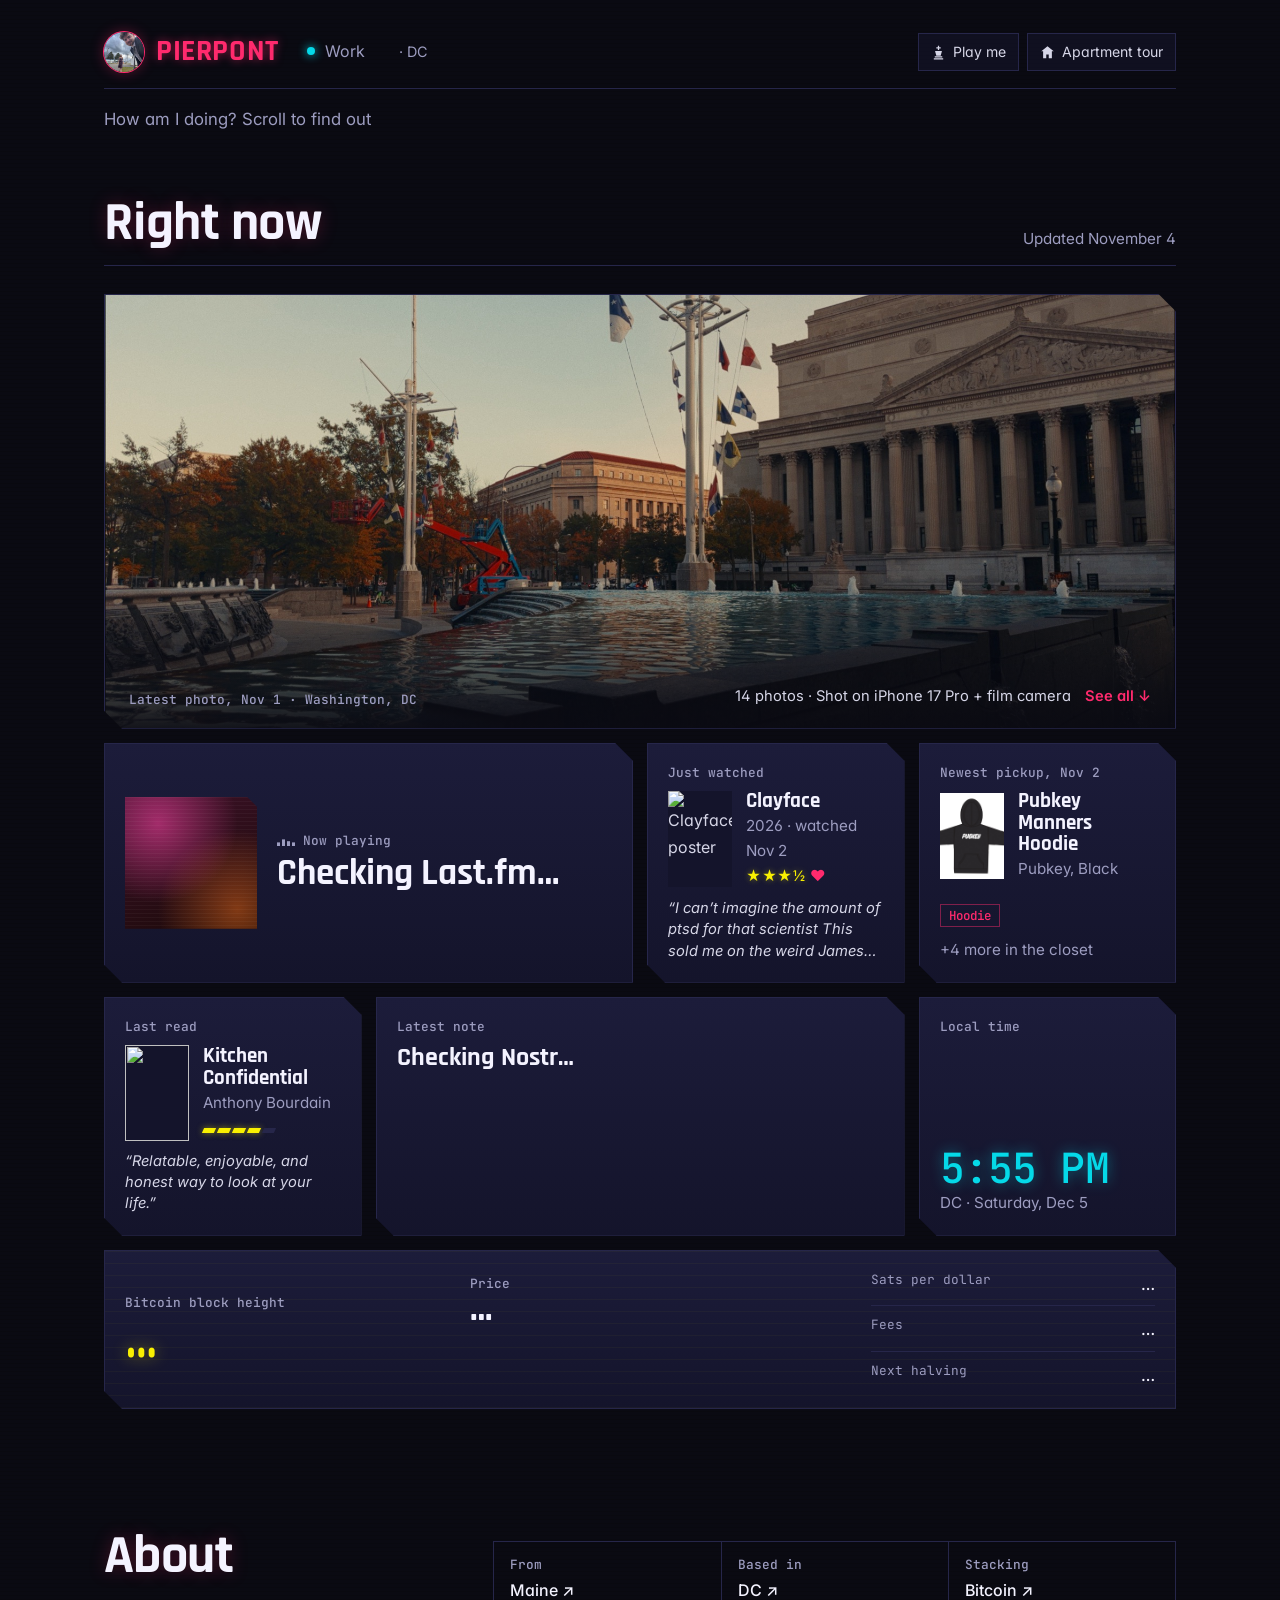
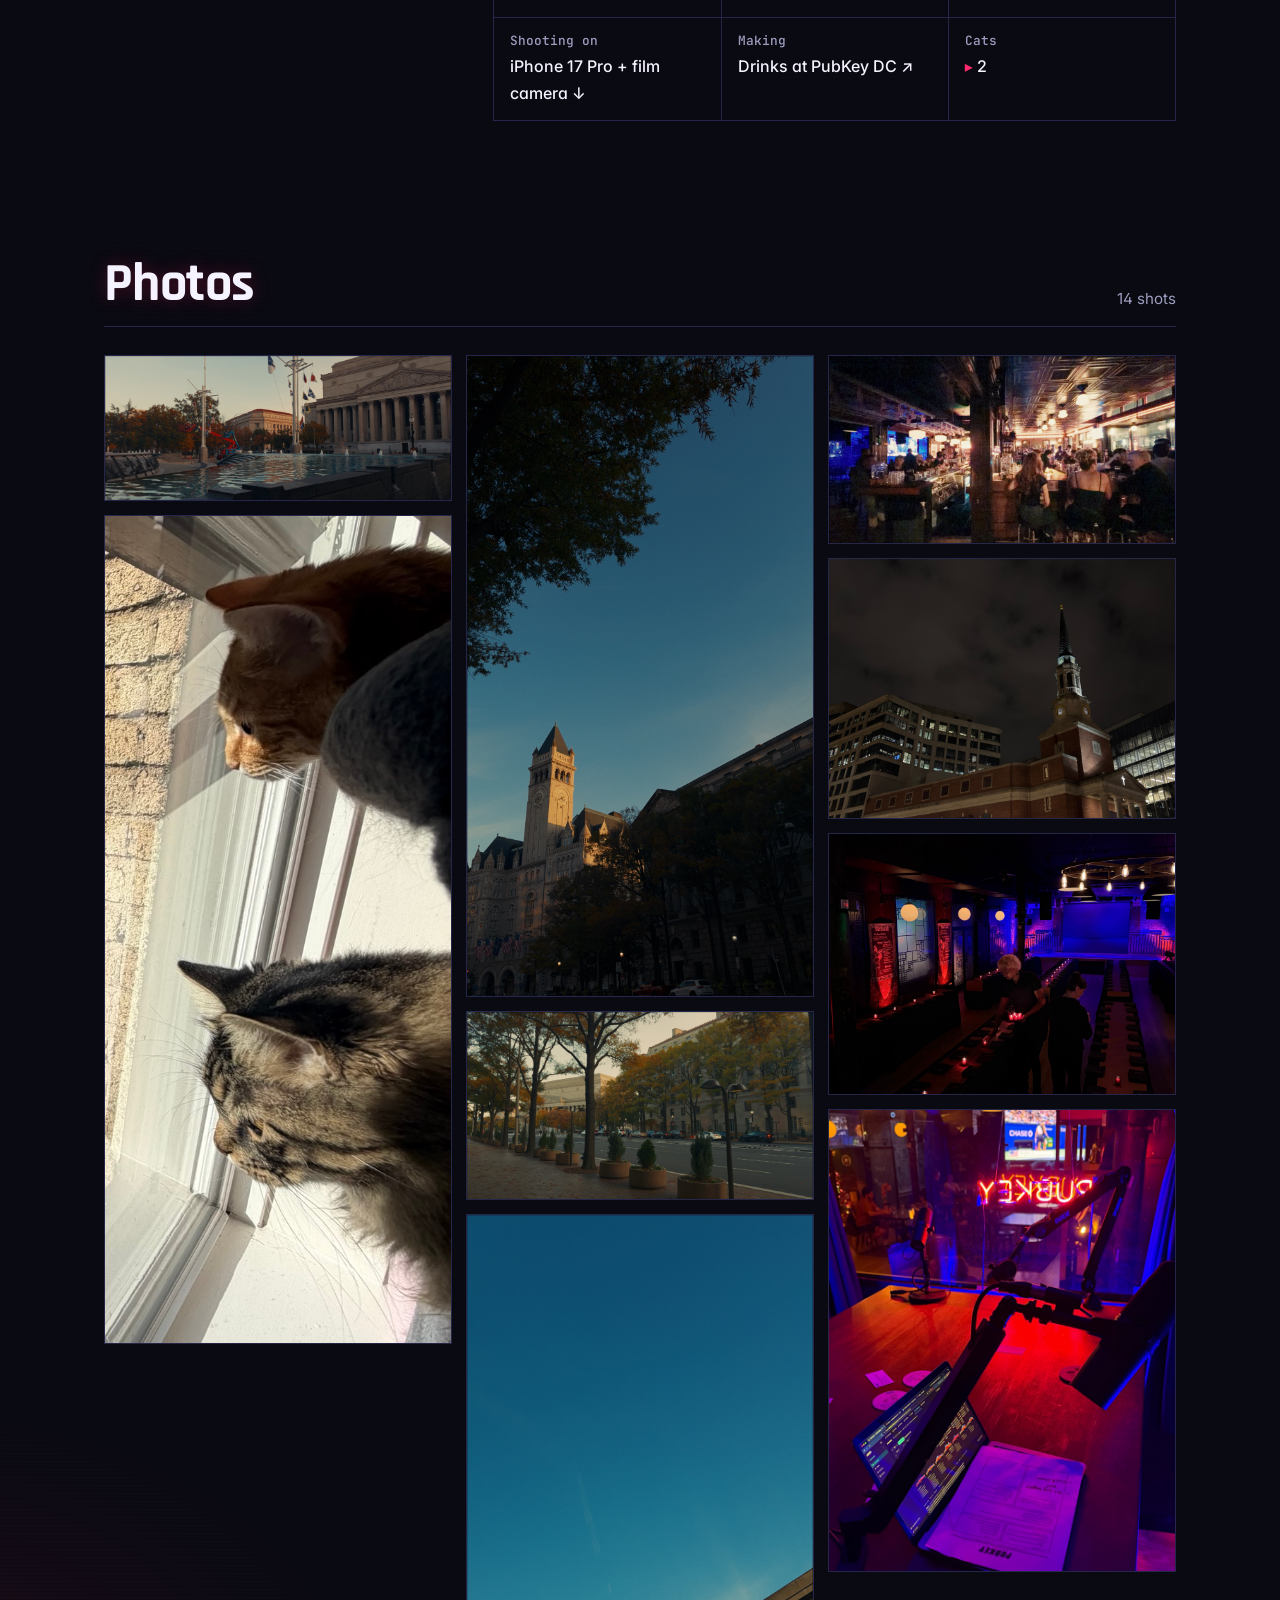
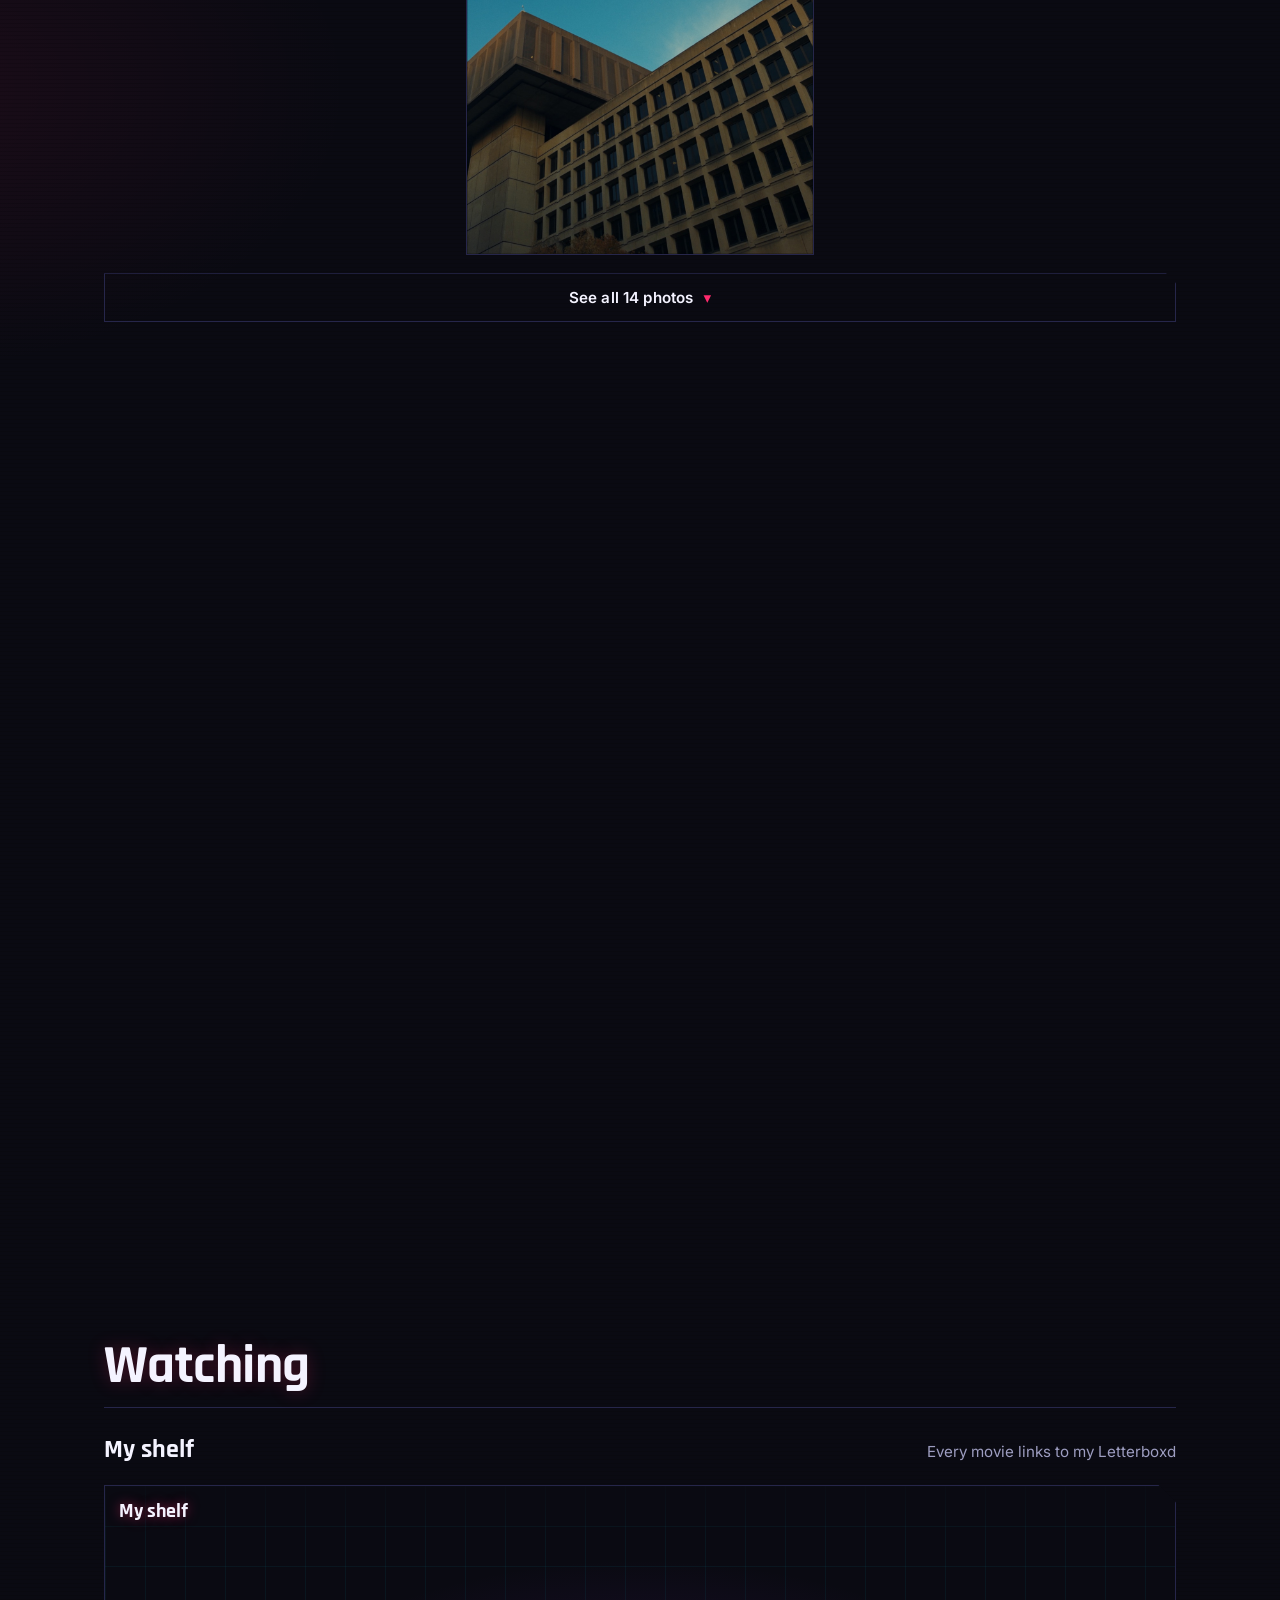
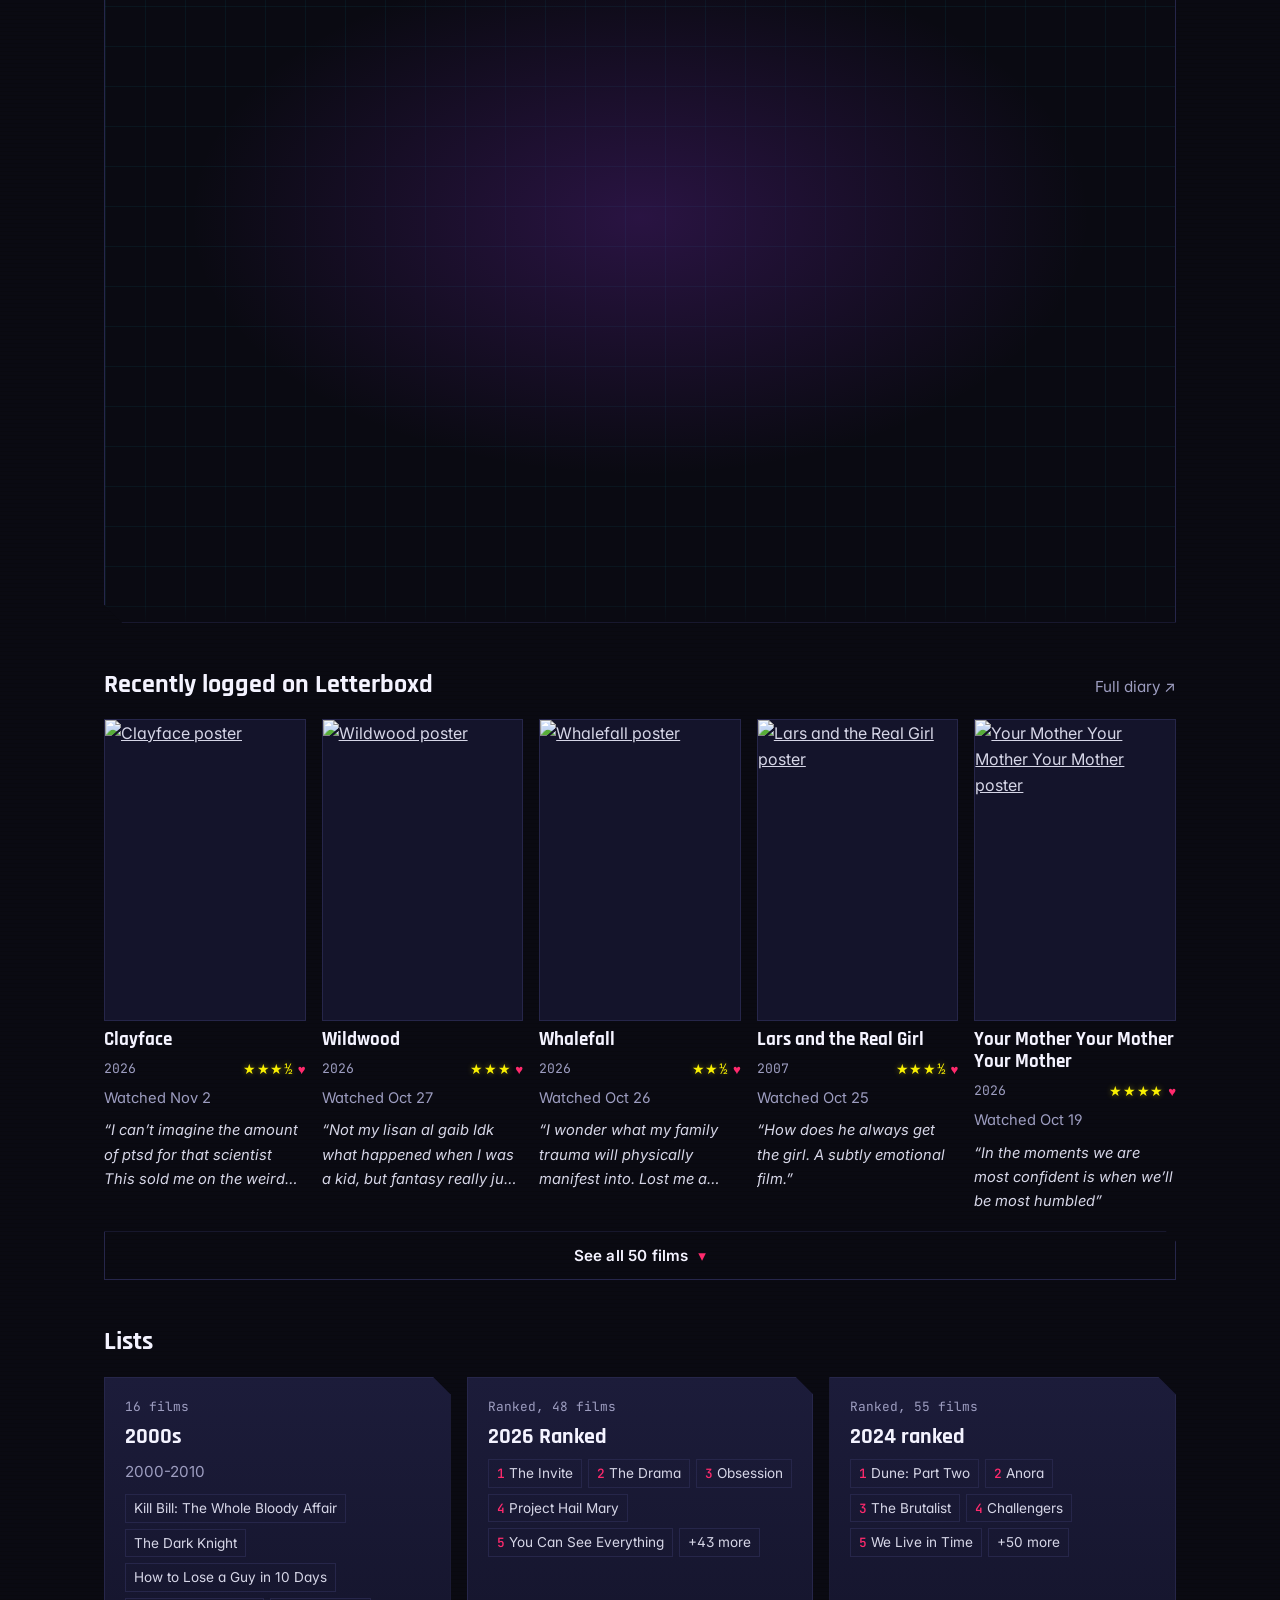
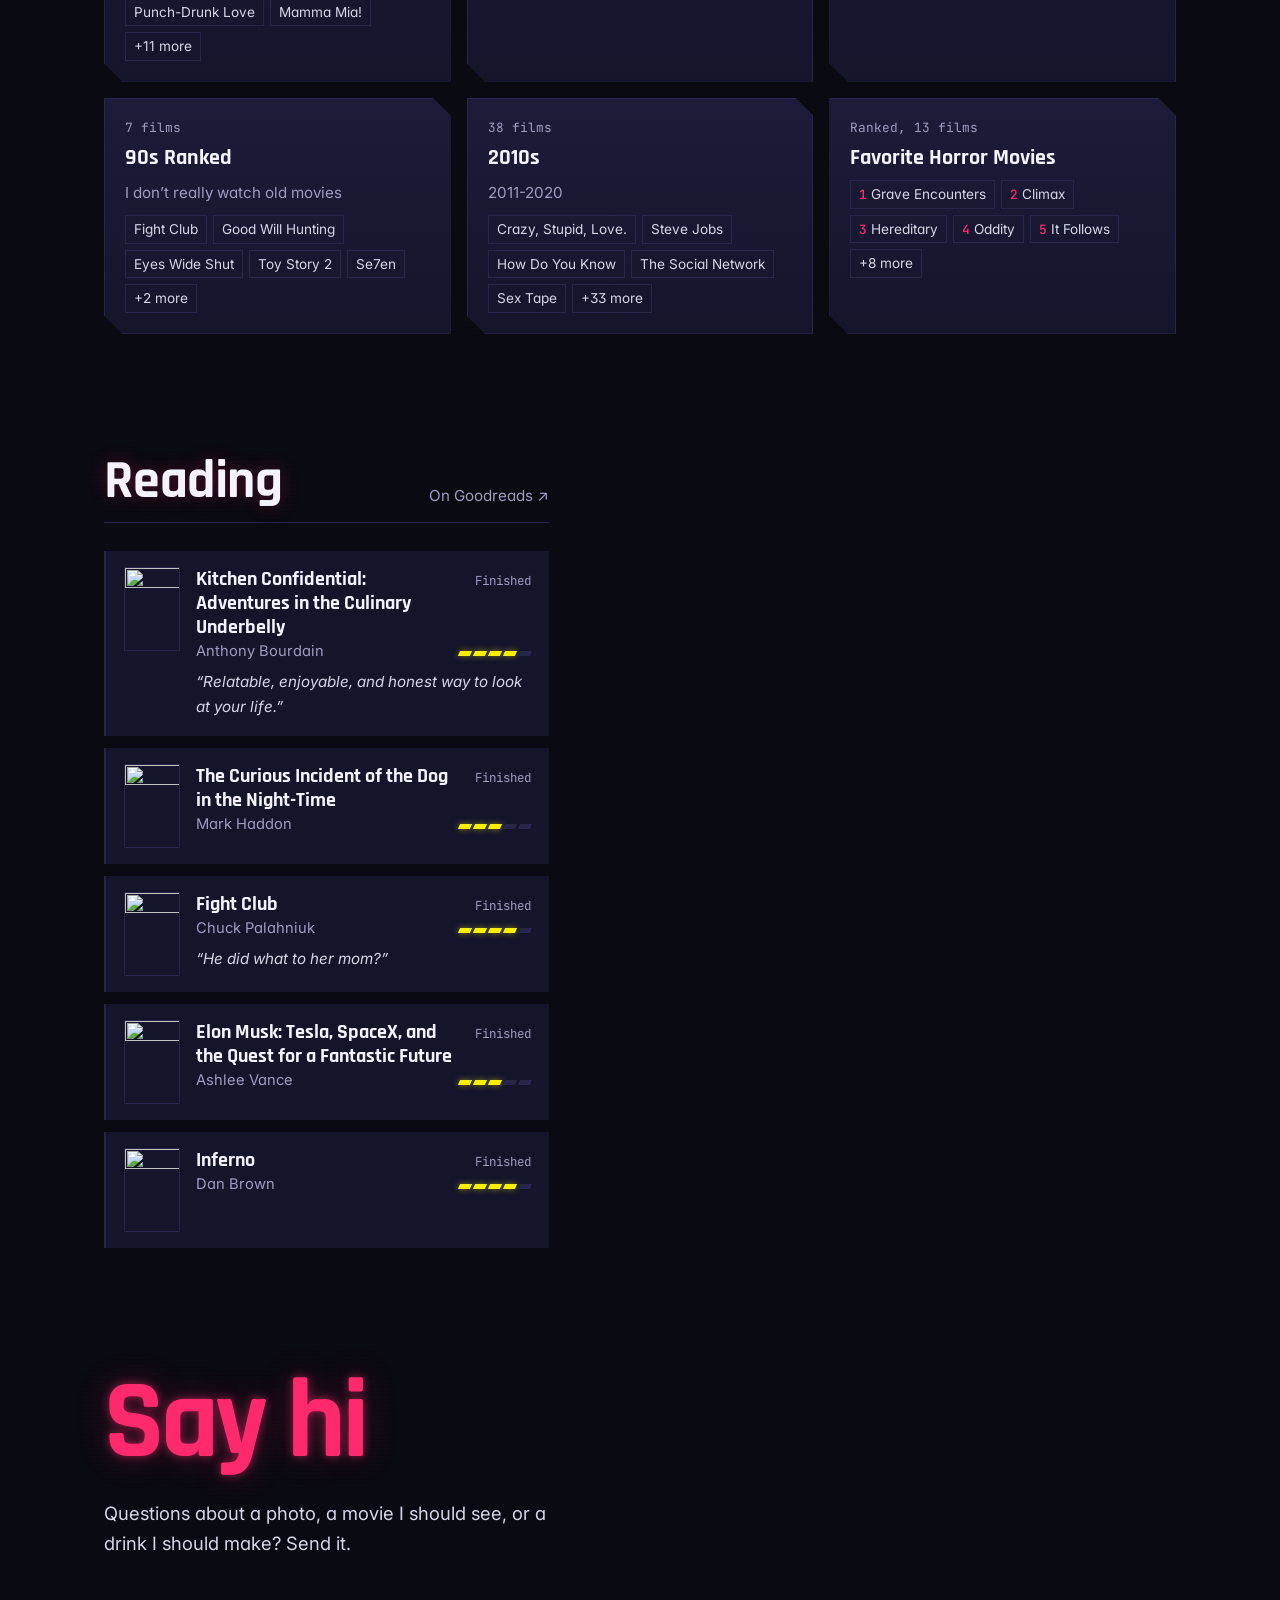
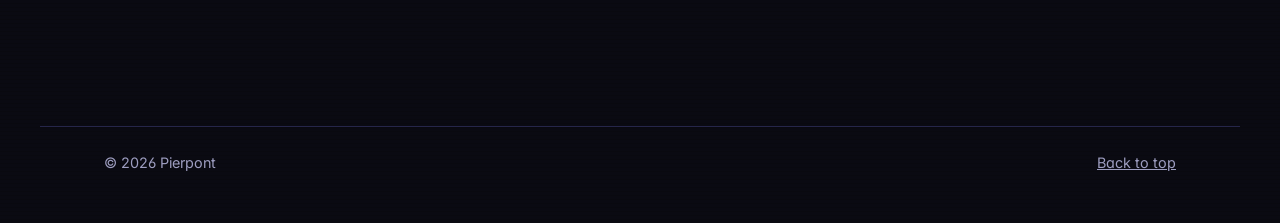
==== commit eba7b9cb: "Update site" ====
--- a/index.html
+++ b/index.html
@@ -26,7 +26,7 @@
 <link rel="preconnect" href="https://fonts.googleapis.com">
 <link rel="preconnect" href="https://fonts.gstatic.com" crossorigin>
 <link rel="stylesheet" href="https://fonts.googleapis.com/css2?family=Rajdhani:wght@600;700&family=Inter:wght@400;500;600&family=JetBrains+Mono:wght@400;500&display=swap">
-<link rel="stylesheet" href="style.css?v=1793771874">
+<link rel="stylesheet" href="style.css?v=1793773522">
 </head>
 <body>
 <a class="skip" href="#main">Skip to content</a>
@@ -248,11 +248,11 @@
 
 <script src="https://cdn.jsdelivr.net/npm/nostr-tools@2.7.2/lib/nostr.bundle.js" integrity="sha384-YUdjSvJQpzJUf1TiIR0LmkbTEGWdiZTiXN67W157lg3vEmBHg+LEkaJ5J0AI9BG7" crossorigin="anonymous" defer></script>
 <script src="https://cdn.jsdelivr.net/npm/qrcode-generator@1.4.4/qrcode.js" integrity="sha384-8FWZA6BGMXhsfO+BLtrJK0We6gg5o1JyO8xQm6peWDEUs17ACA5ziE/NIAkl9z2k" crossorigin="anonymous" defer></script>
-<script src="content.js?v=1793771874"></script>
-<script src="shelf-data.js?v=1793771874"></script>
-<script src="app.js?v=1793771874"></script>
+<script src="content.js?v=1793773522"></script>
+<script src="shelf-data.js?v=1793773522"></script>
+<script src="app.js?v=1793773522"></script>
 <!-- 3D shelf: Three.js (pinned), built from shelf-data.js -->
 <script type="importmap">{ "imports": { "three": "https://cdn.jsdelivr.net/npm/three@0.160.0/build/three.module.js", "three/addons/": "https://cdn.jsdelivr.net/npm/three@0.160.0/examples/jsm/" } }</script>
-<script type="module" src="shelf.js?v=1793771874"></script>
+<script type="module" src="shelf.js?v=1793773522"></script>
 </body>
 </html>
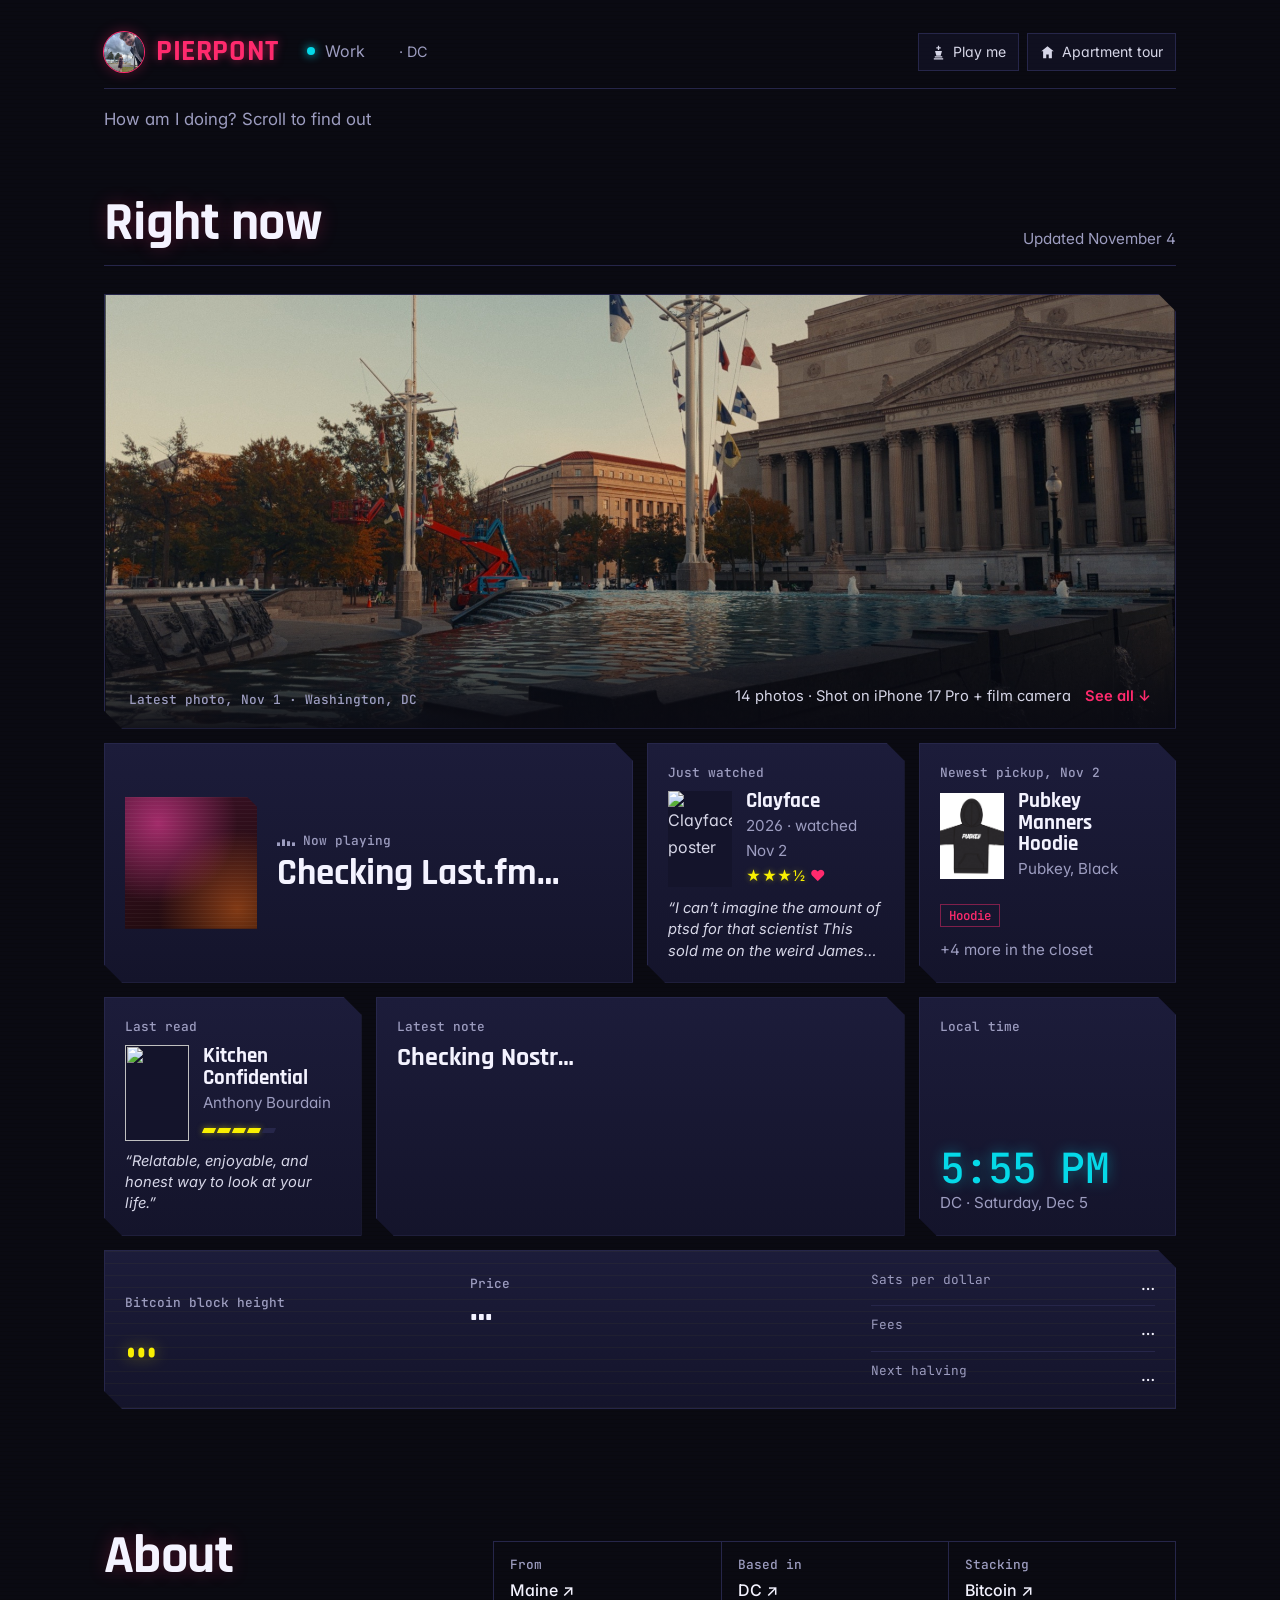
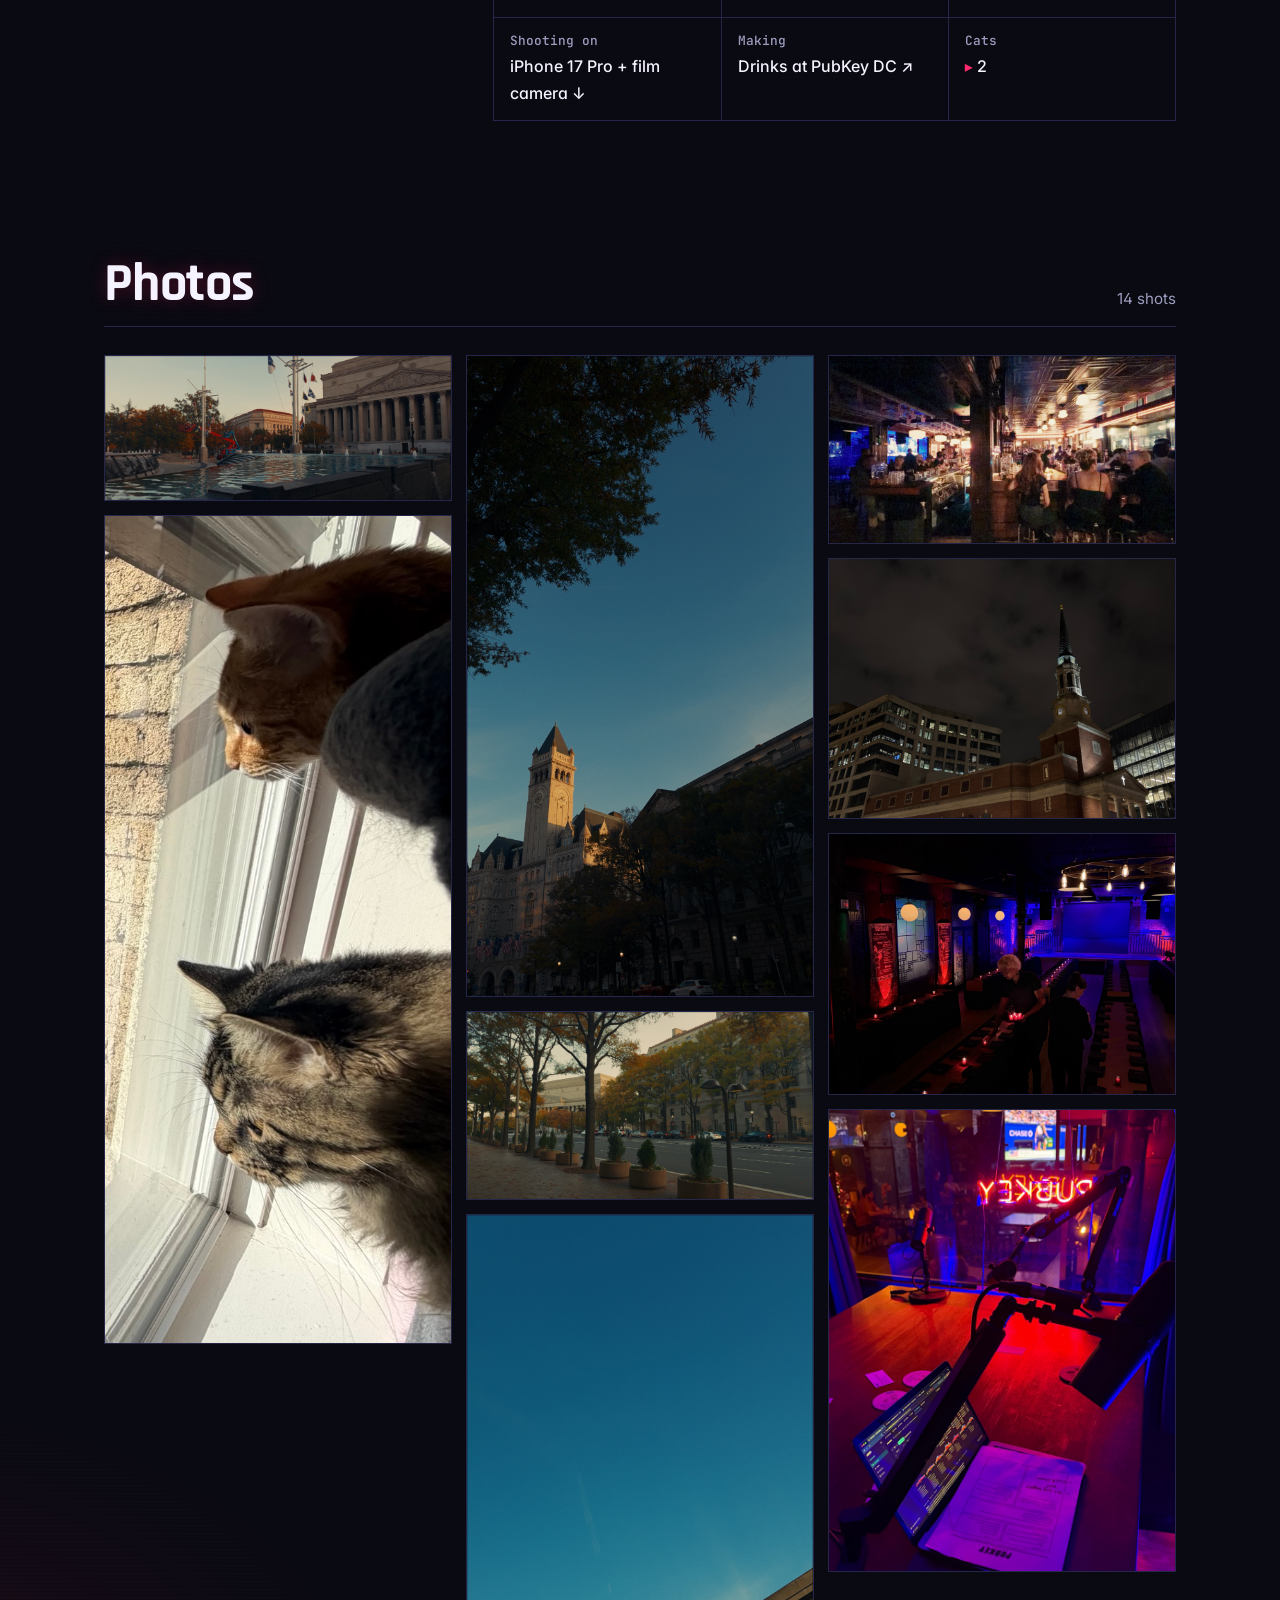
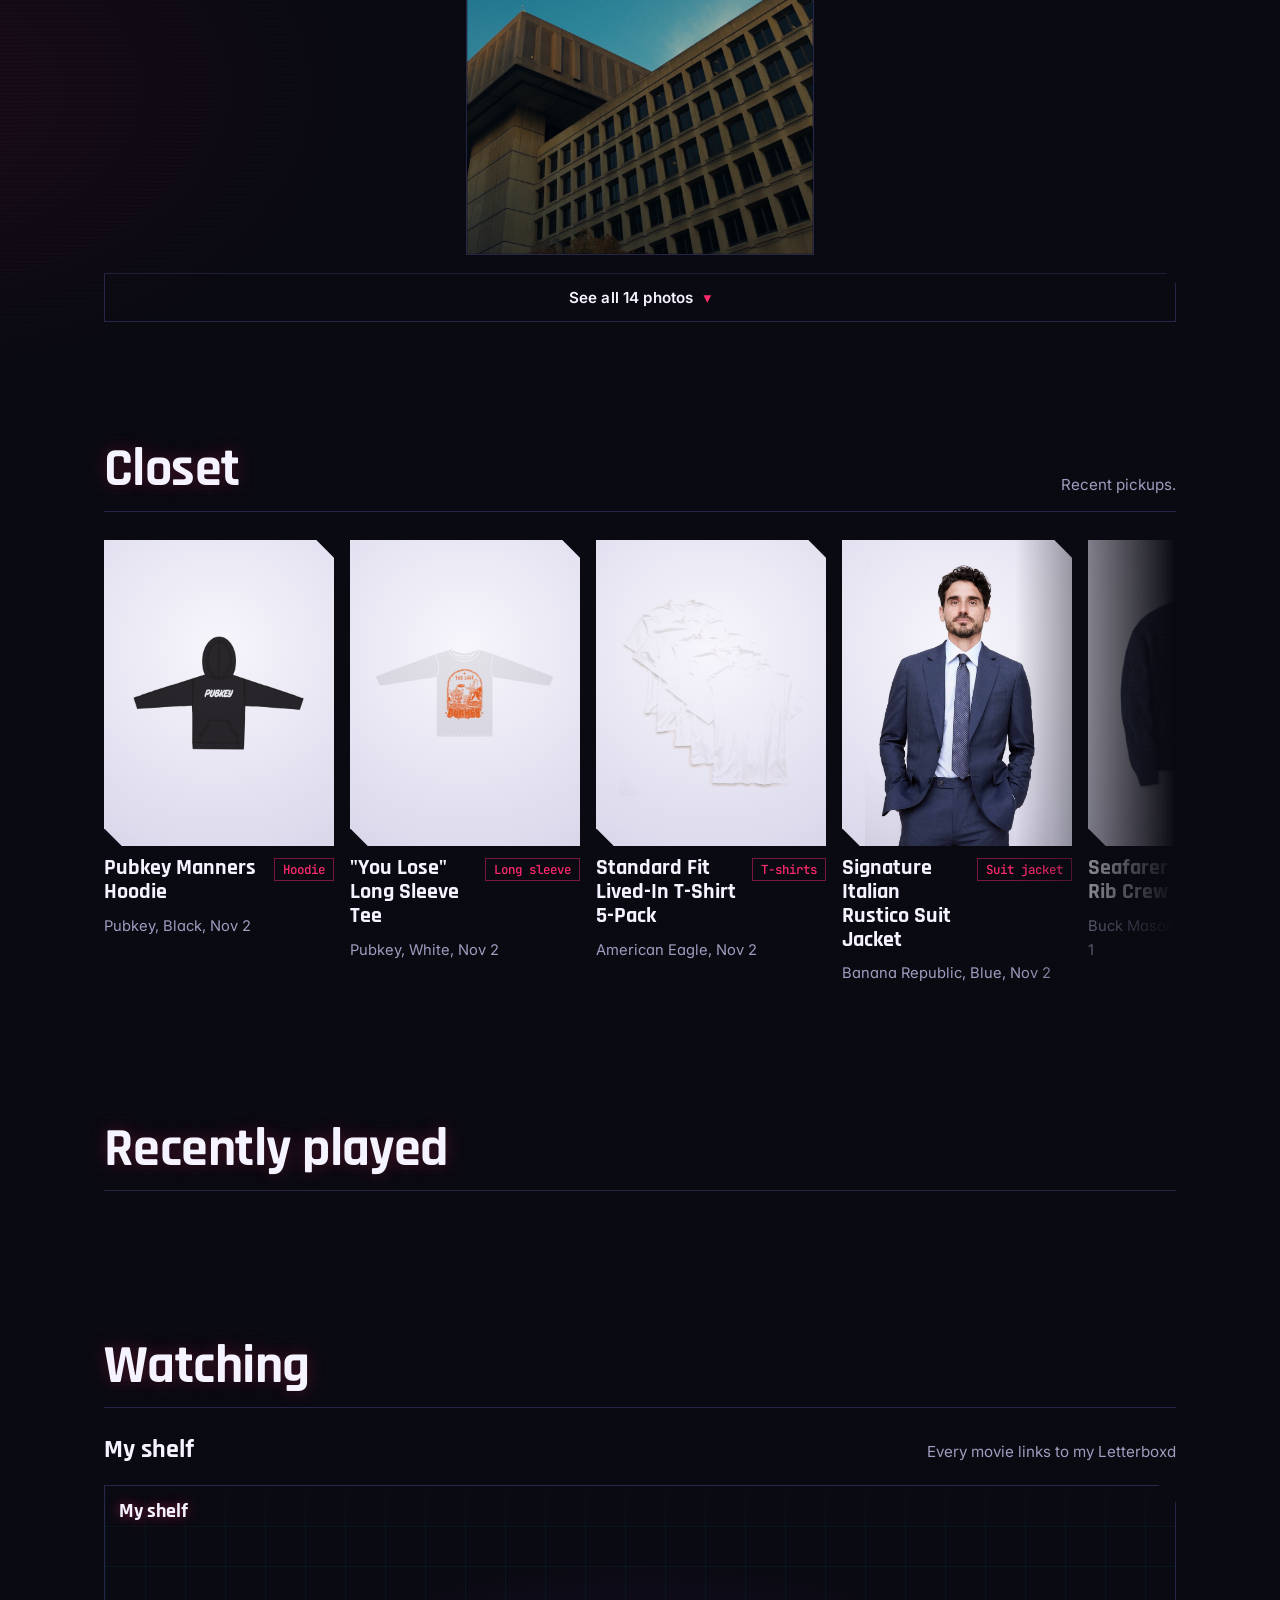
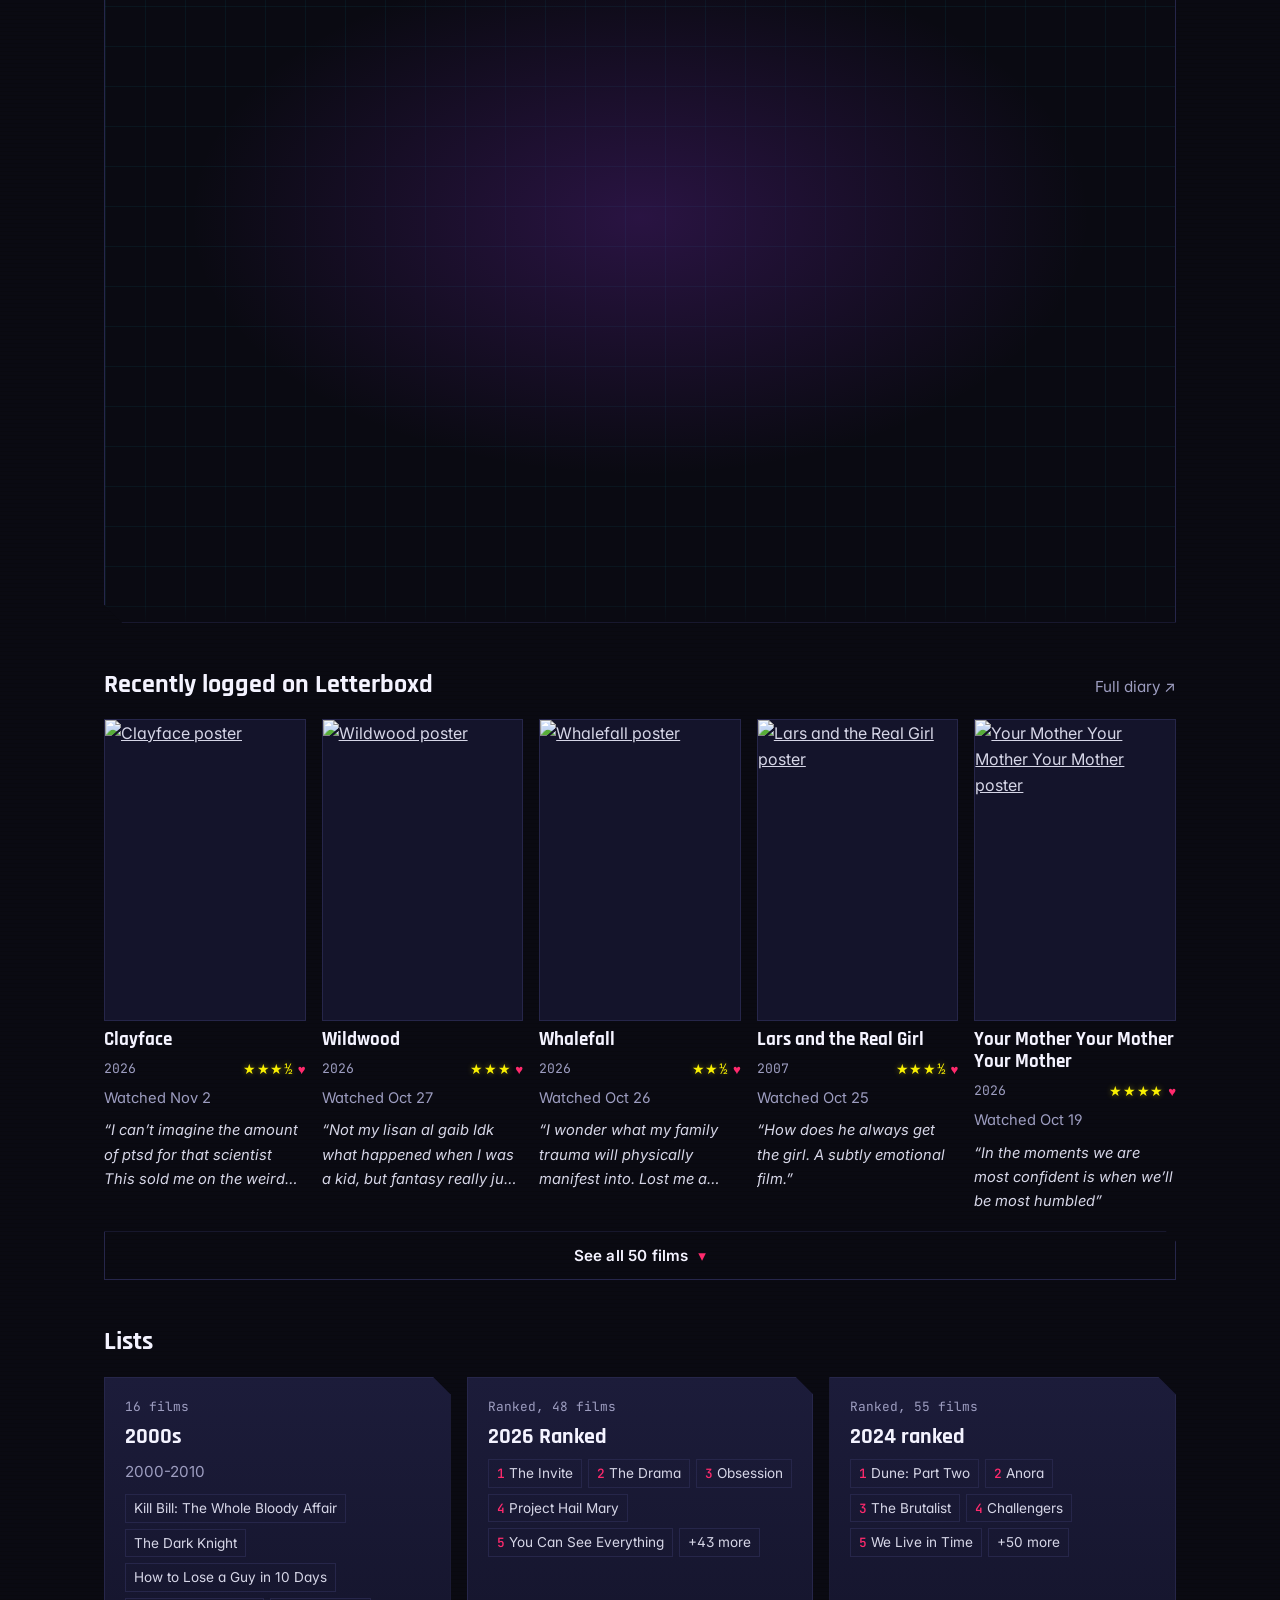
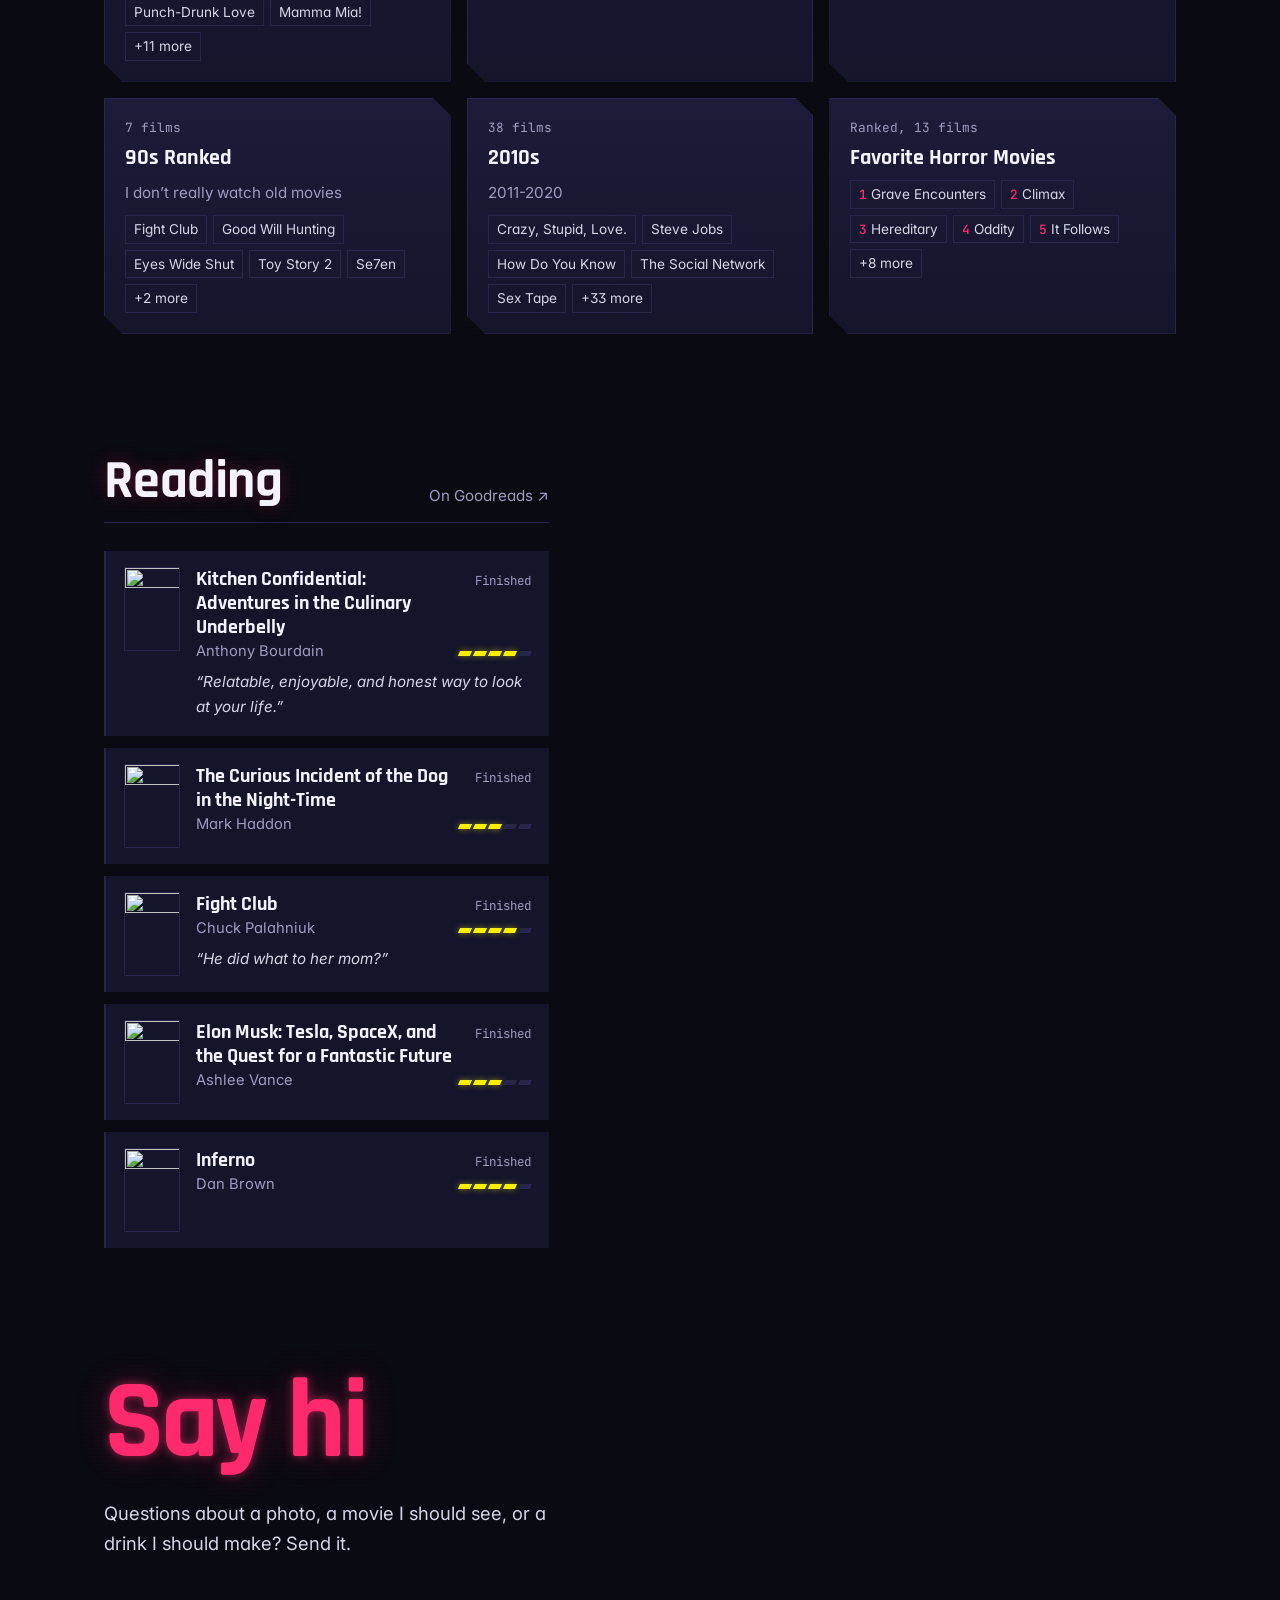
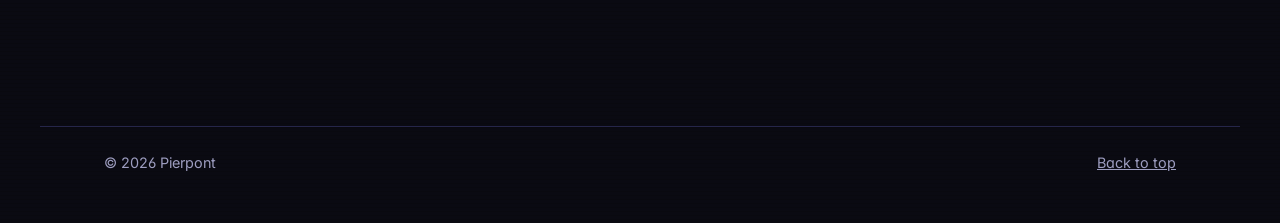
==== commit cf3a3b75: "Update site" ====
--- a/index.html
+++ b/index.html
@@ -26,7 +26,7 @@
 <link rel="preconnect" href="https://fonts.googleapis.com">
 <link rel="preconnect" href="https://fonts.gstatic.com" crossorigin>
 <link rel="stylesheet" href="https://fonts.googleapis.com/css2?family=Rajdhani:wght@600;700&family=Inter:wght@400;500;600&family=JetBrains+Mono:wght@400;500&display=swap">
-<link rel="stylesheet" href="style.css?v=1793773522">
+<link rel="stylesheet" href="style.css?v=1793775605">
 </head>
 <body>
 <a class="skip" href="#main">Skip to content</a>
@@ -248,11 +248,11 @@
 
 <script src="https://cdn.jsdelivr.net/npm/nostr-tools@2.7.2/lib/nostr.bundle.js" integrity="sha384-YUdjSvJQpzJUf1TiIR0LmkbTEGWdiZTiXN67W157lg3vEmBHg+LEkaJ5J0AI9BG7" crossorigin="anonymous" defer></script>
 <script src="https://cdn.jsdelivr.net/npm/qrcode-generator@1.4.4/qrcode.js" integrity="sha384-8FWZA6BGMXhsfO+BLtrJK0We6gg5o1JyO8xQm6peWDEUs17ACA5ziE/NIAkl9z2k" crossorigin="anonymous" defer></script>
-<script src="content.js?v=1793773522"></script>
-<script src="shelf-data.js?v=1793773522"></script>
-<script src="app.js?v=1793773522"></script>
+<script src="content.js?v=1793775605"></script>
+<script src="shelf-data.js?v=1793775605"></script>
+<script src="app.js?v=1793775605"></script>
 <!-- 3D shelf: Three.js (pinned), built from shelf-data.js -->
 <script type="importmap">{ "imports": { "three": "https://cdn.jsdelivr.net/npm/three@0.160.0/build/three.module.js", "three/addons/": "https://cdn.jsdelivr.net/npm/three@0.160.0/examples/jsm/" } }</script>
-<script type="module" src="shelf.js?v=1793773522"></script>
+<script type="module" src="shelf.js?v=1793775605"></script>
 </body>
 </html>
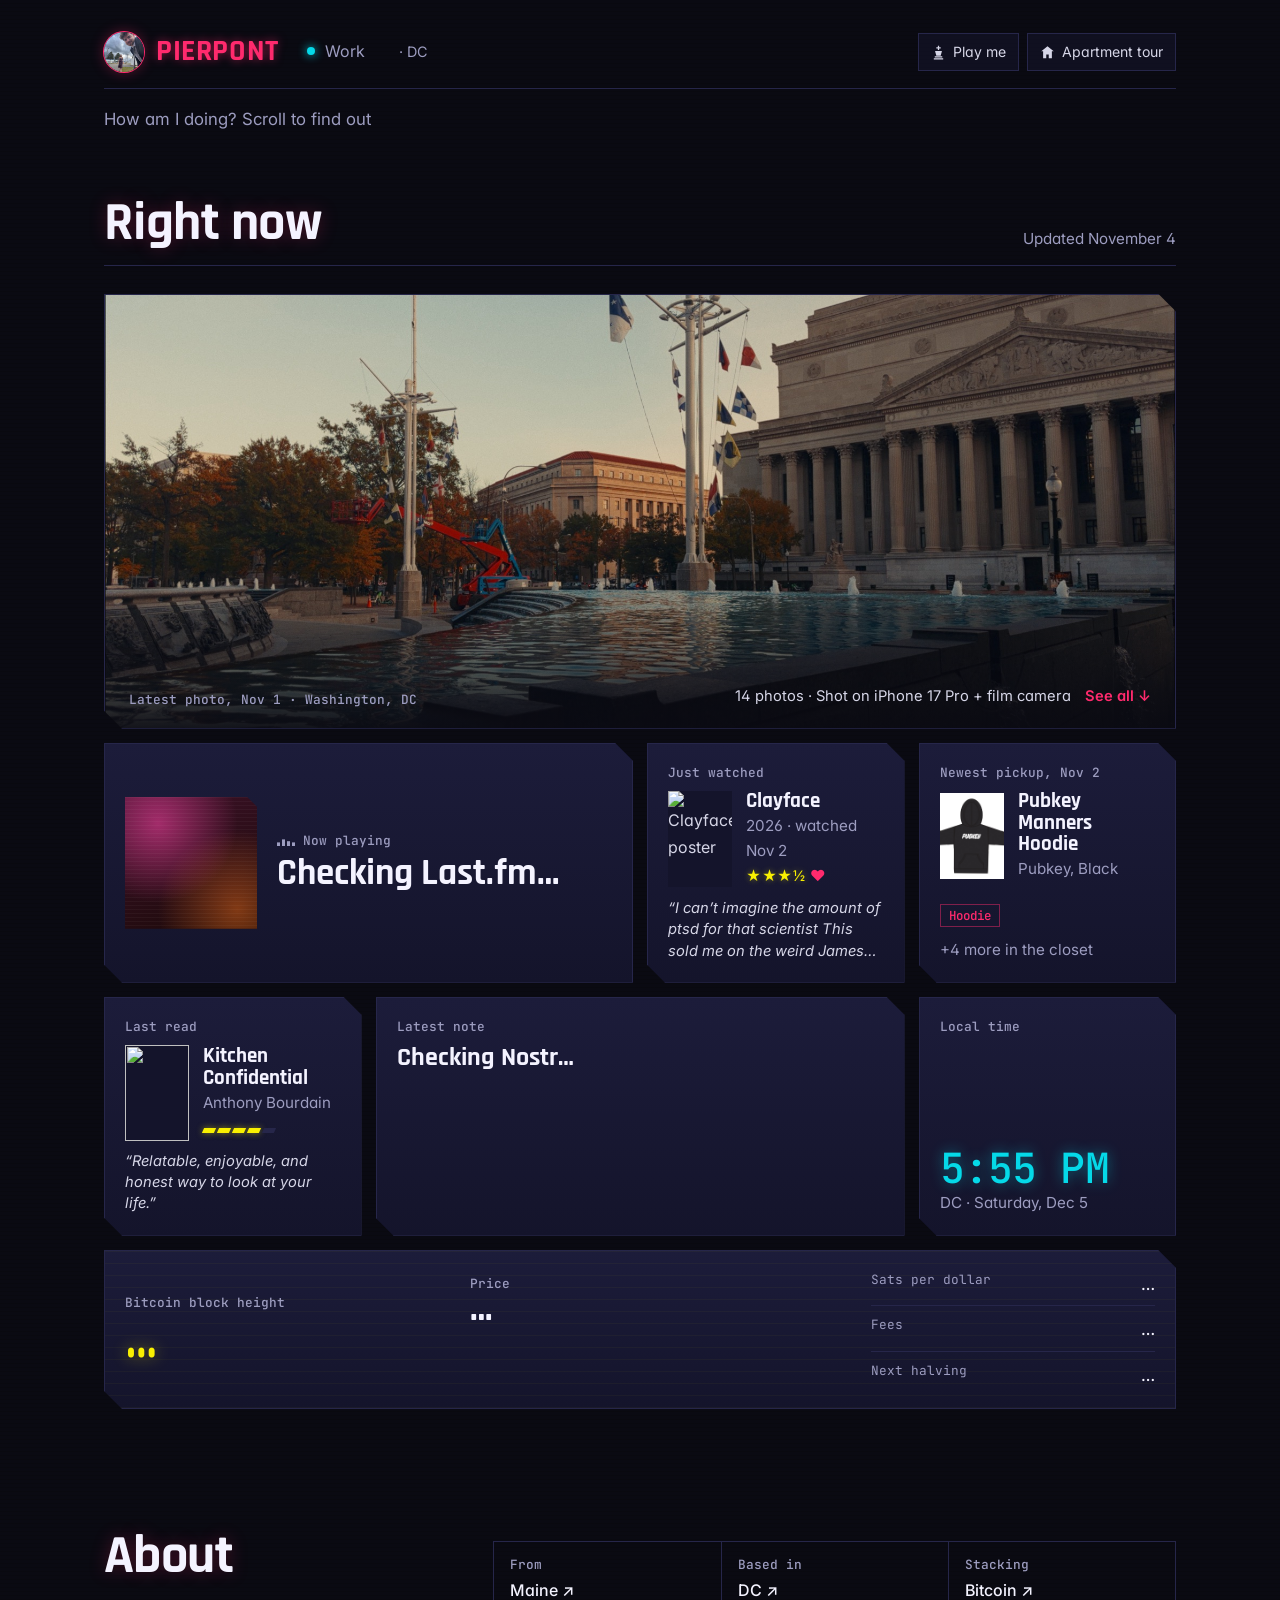
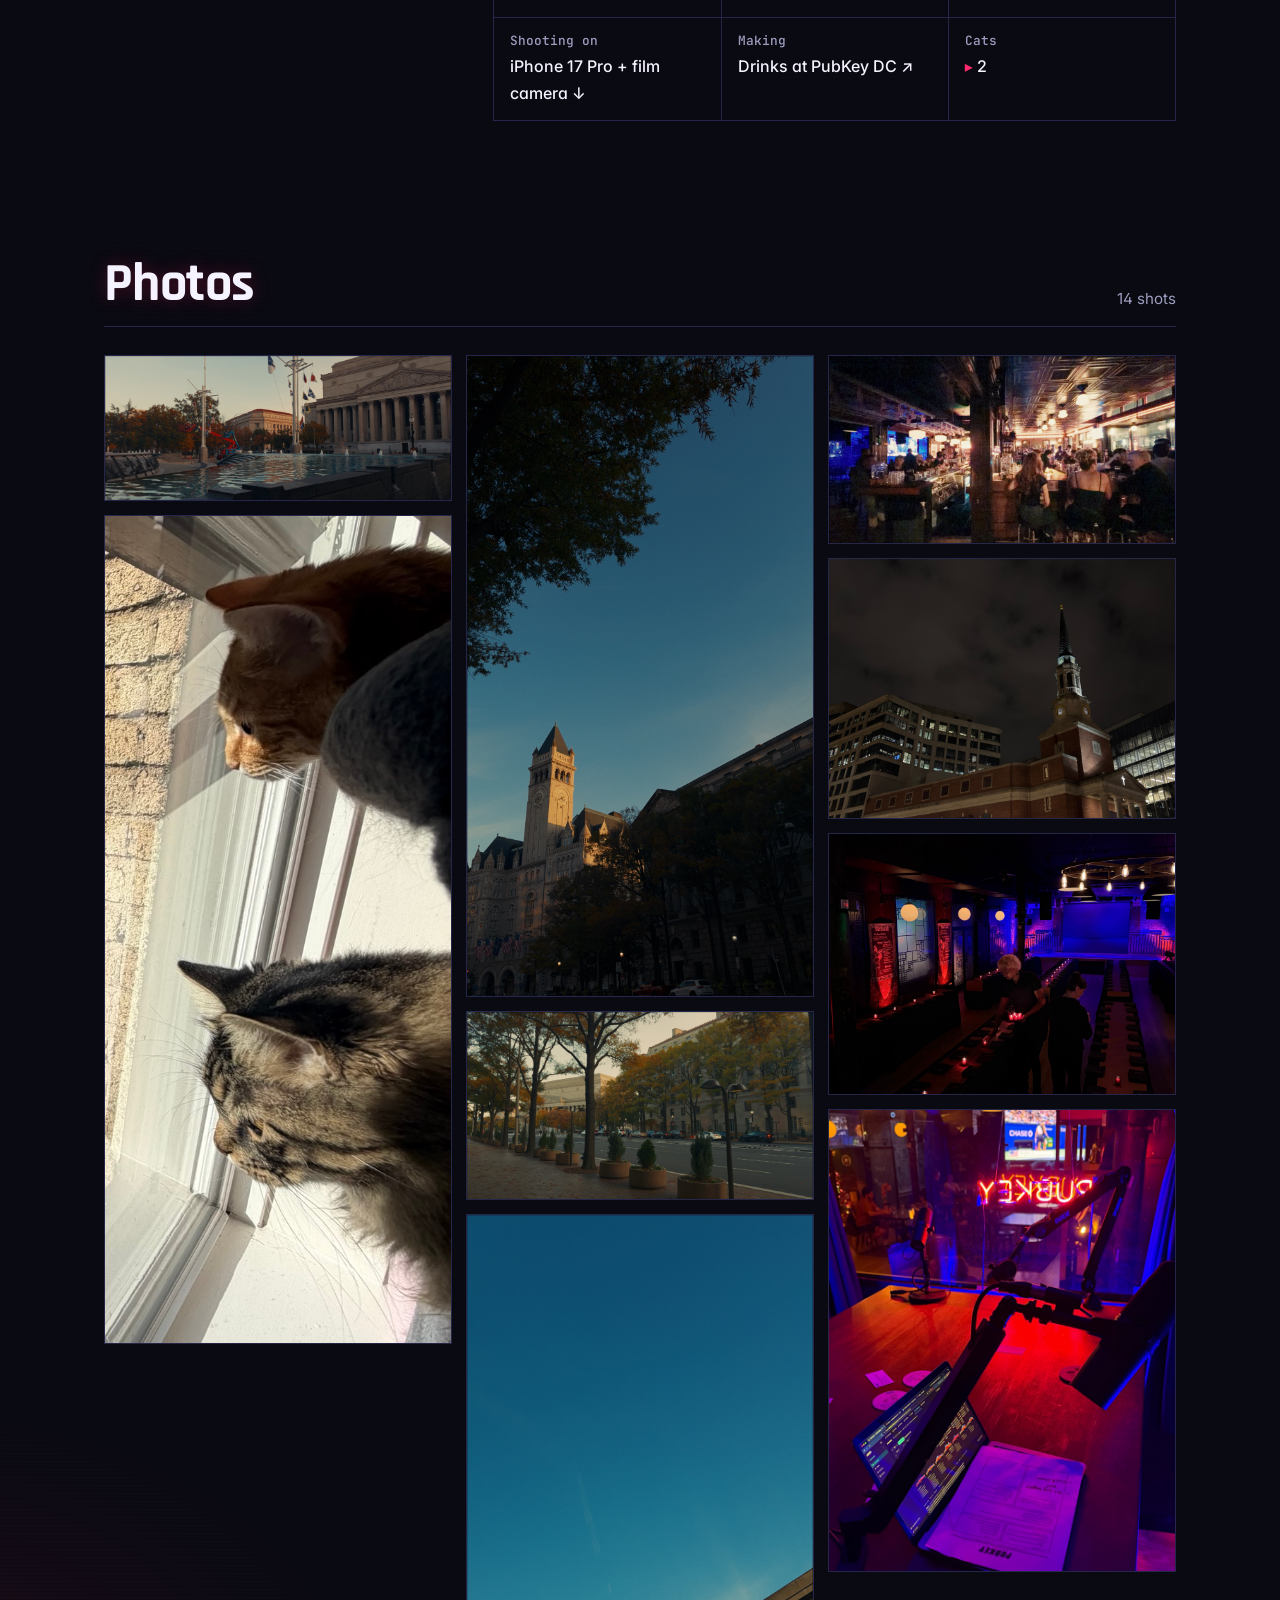
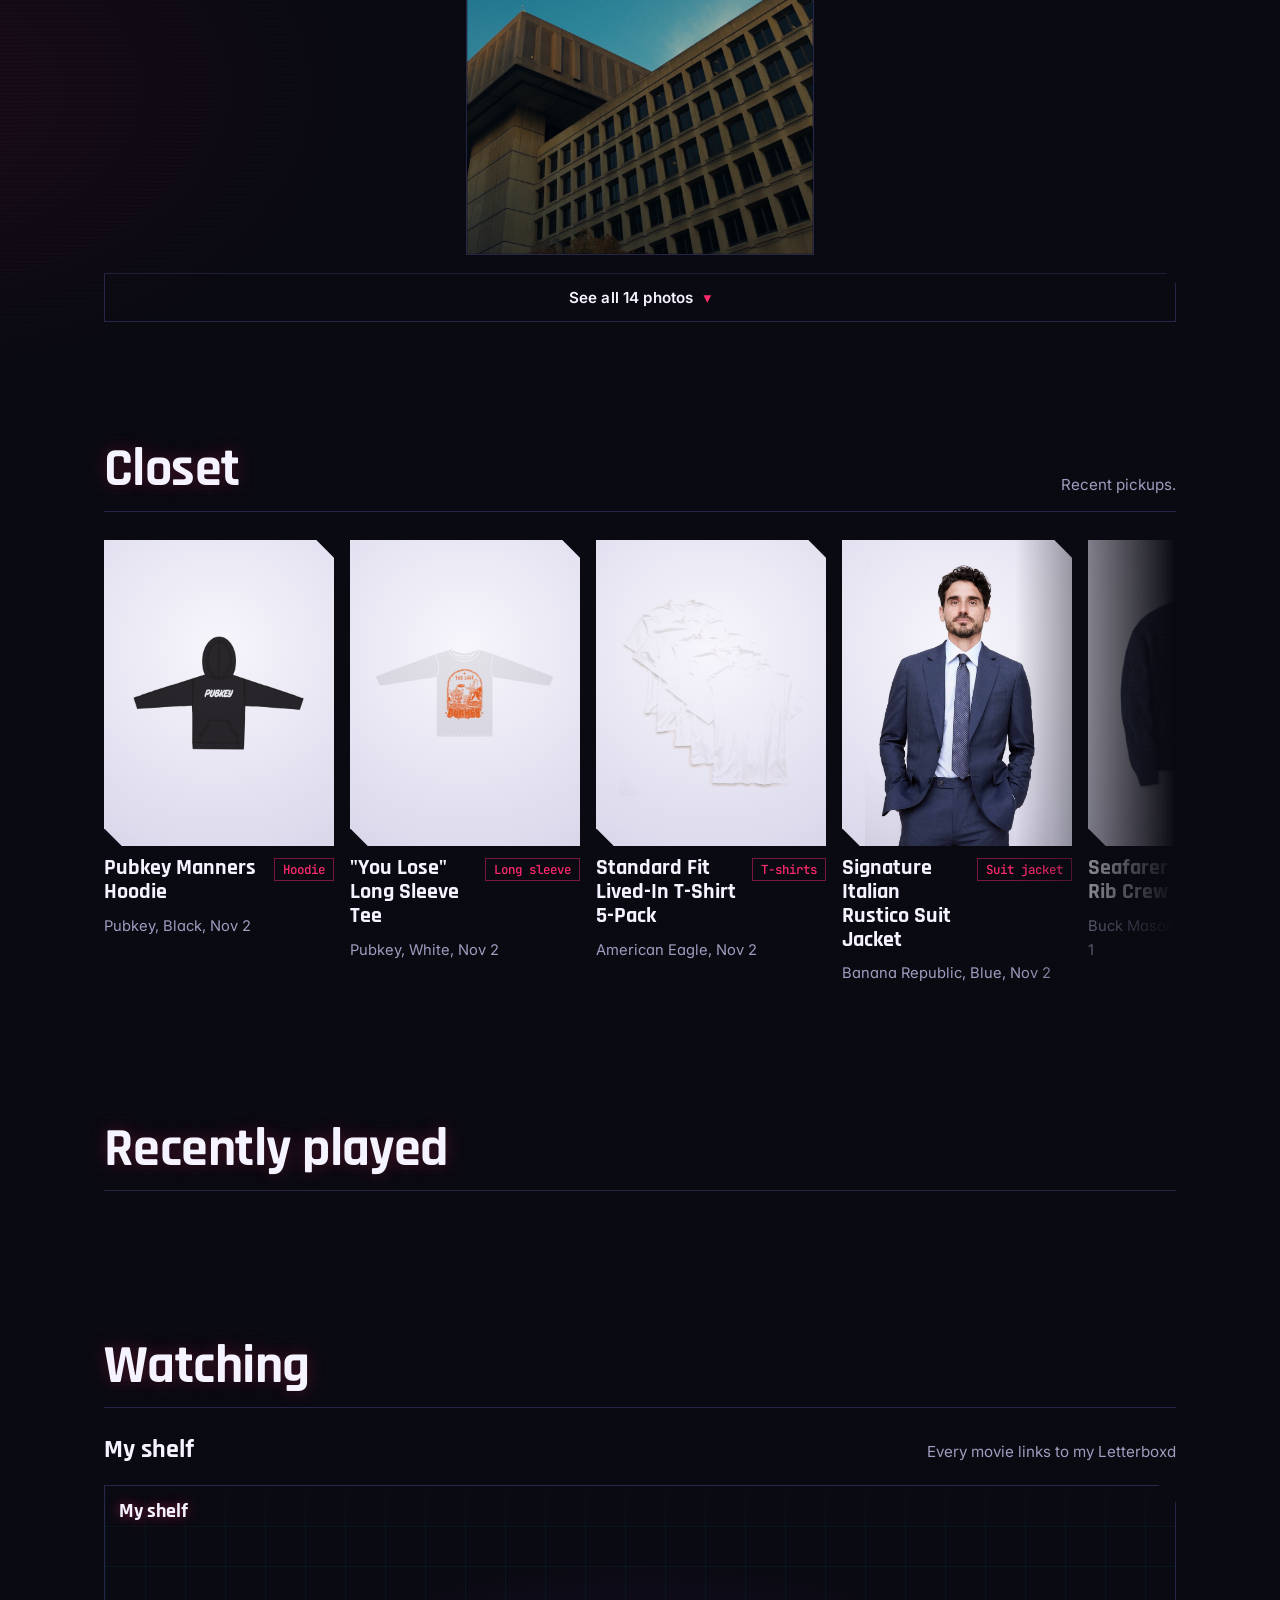
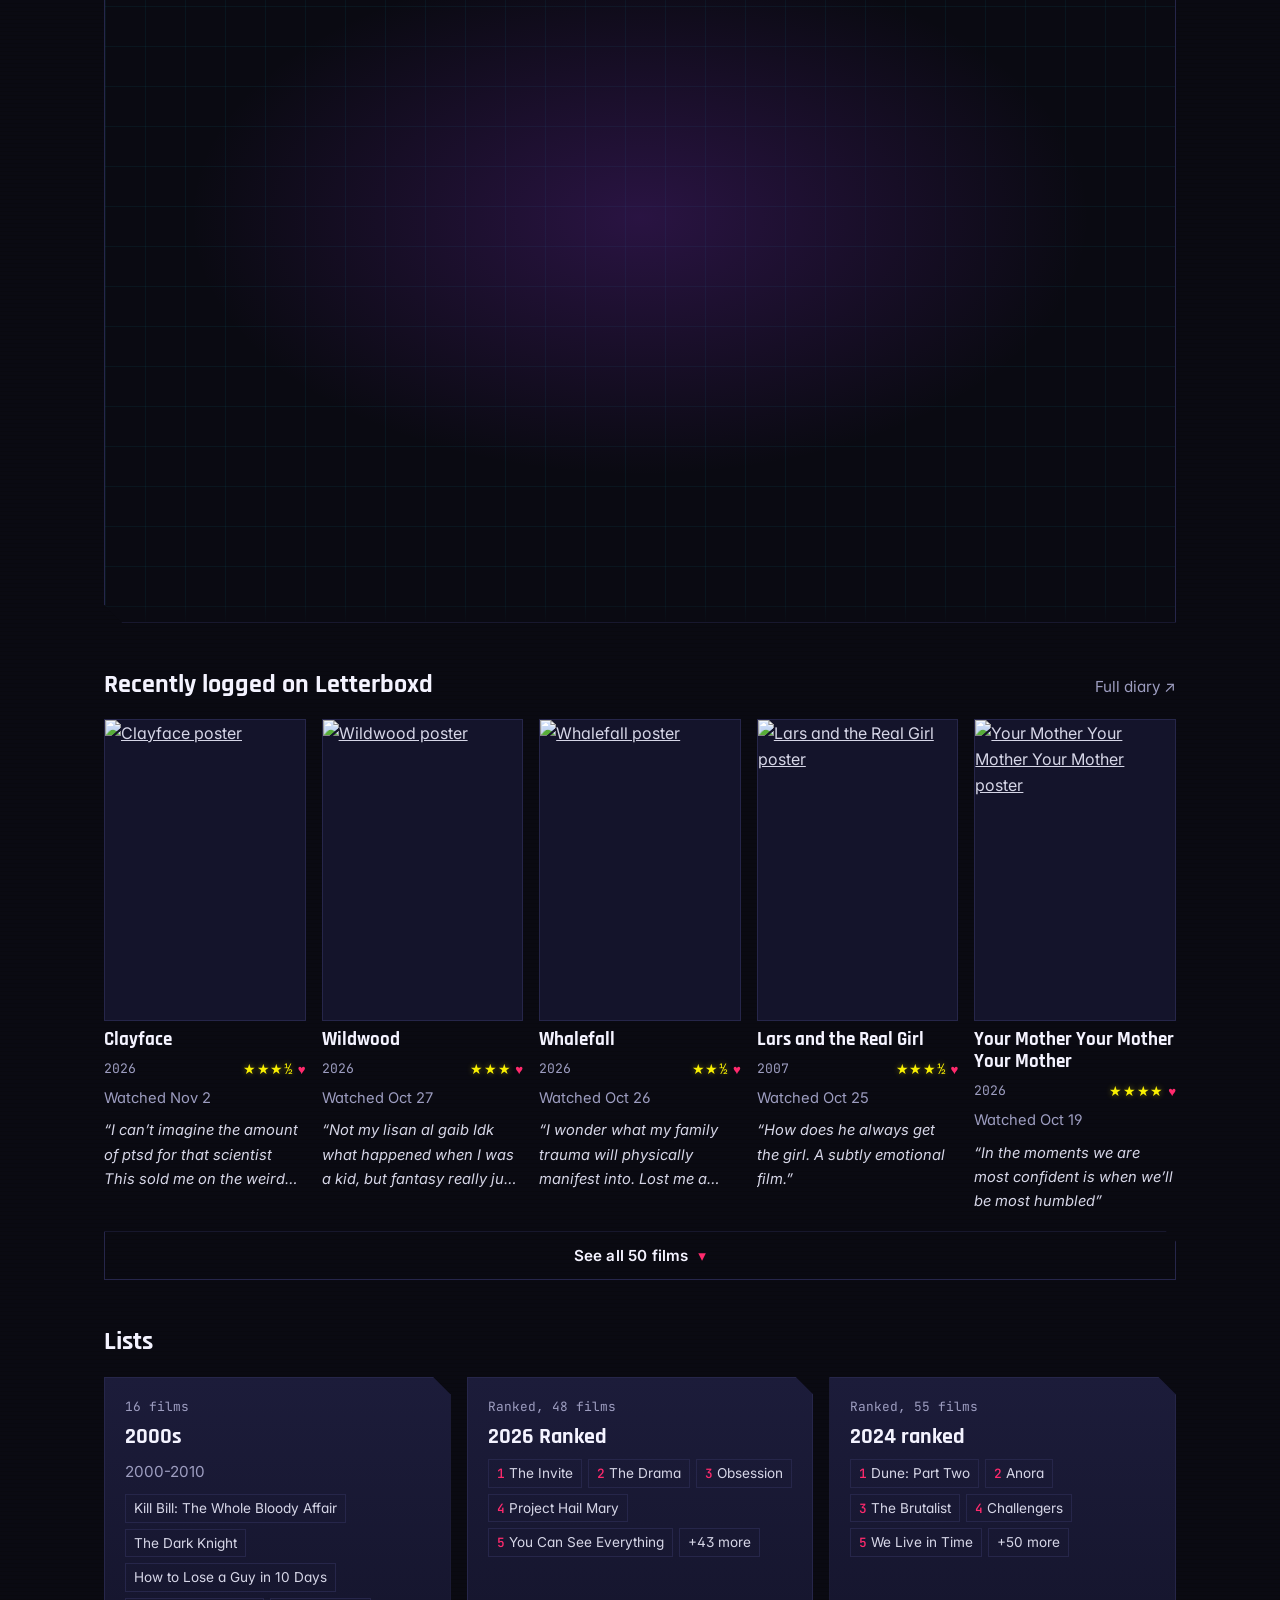
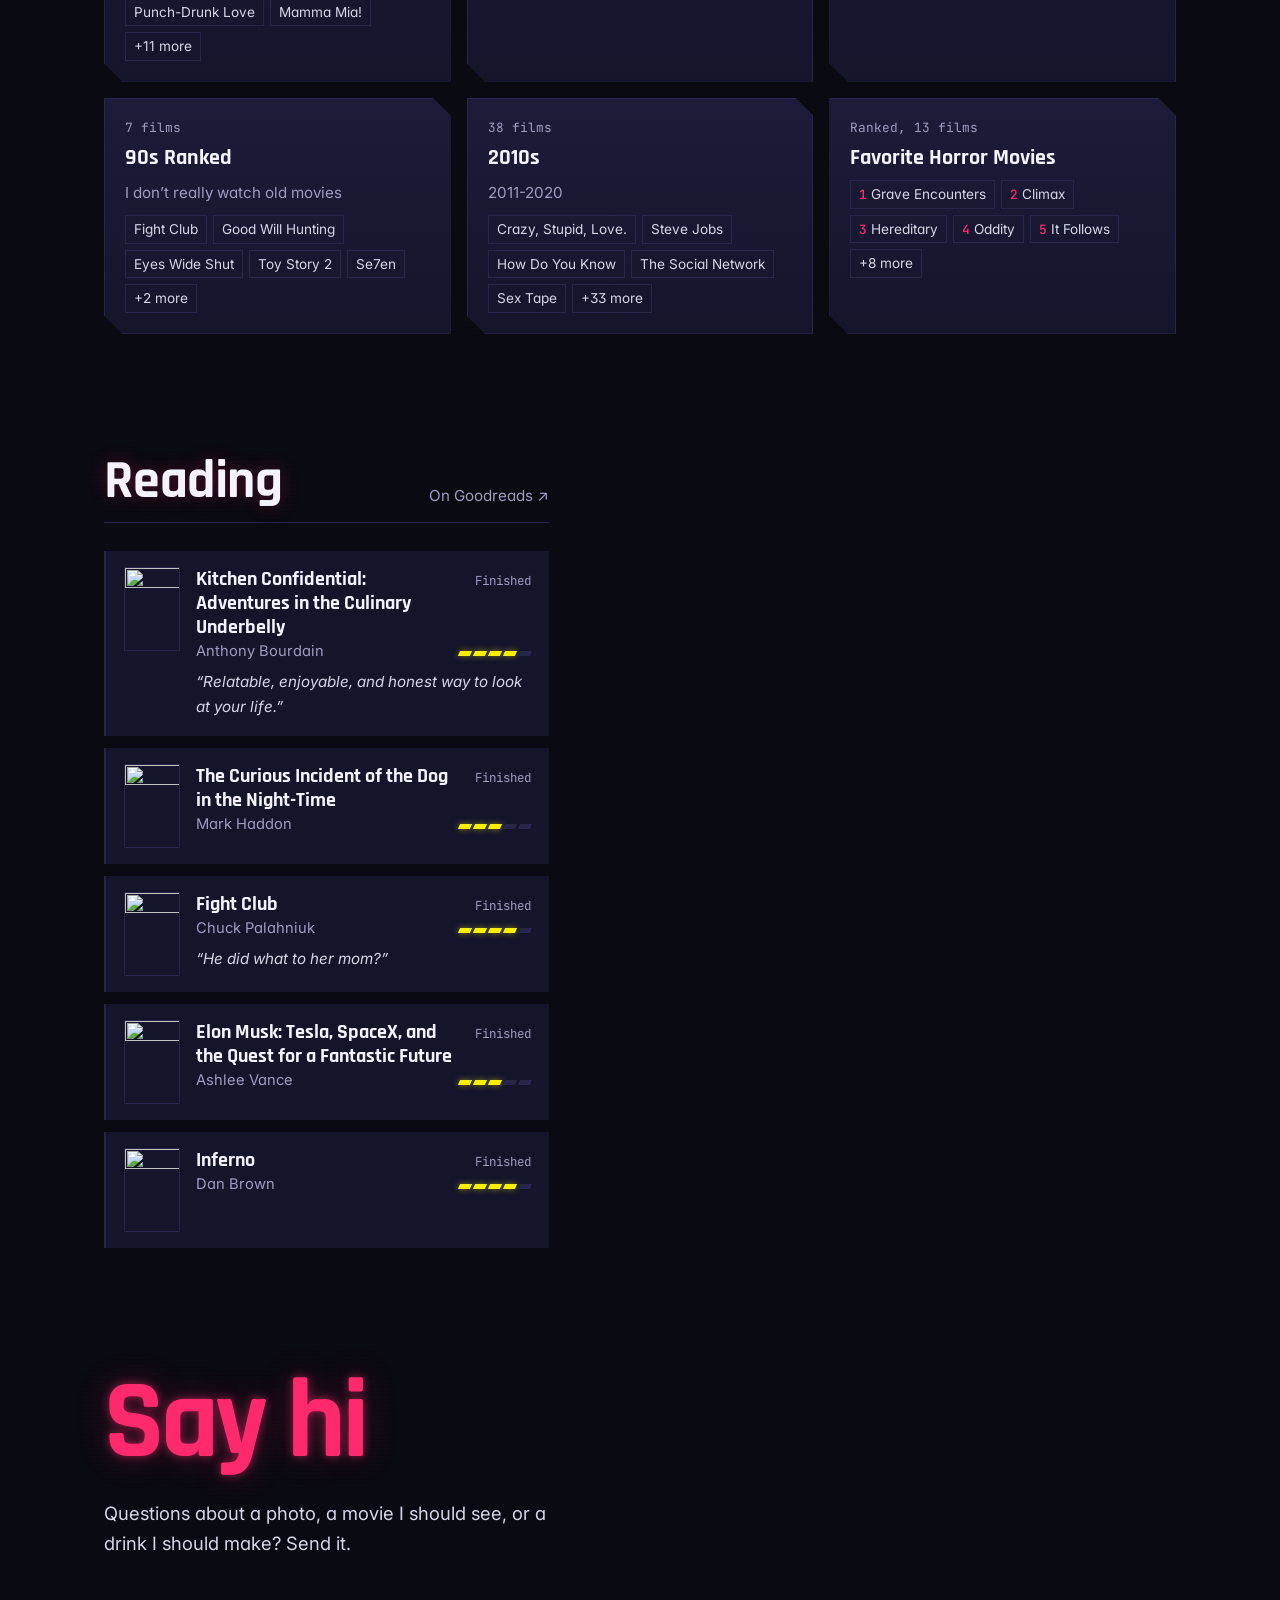
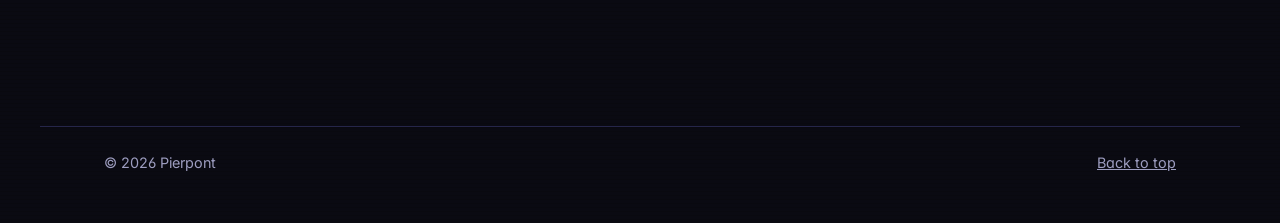
==== commit eddac036: "Update site" ====
--- a/index.html
+++ b/index.html
@@ -26,7 +26,7 @@
 <link rel="preconnect" href="https://fonts.googleapis.com">
 <link rel="preconnect" href="https://fonts.gstatic.com" crossorigin>
 <link rel="stylesheet" href="https://fonts.googleapis.com/css2?family=Rajdhani:wght@600;700&family=Inter:wght@400;500;600&family=JetBrains+Mono:wght@400;500&display=swap">
-<link rel="stylesheet" href="style.css?v=1793775605">
+<link rel="stylesheet" href="style.css?v=1793776127">
 </head>
 <body>
 <a class="skip" href="#main">Skip to content</a>
@@ -248,11 +248,11 @@
 
 <script src="https://cdn.jsdelivr.net/npm/nostr-tools@2.7.2/lib/nostr.bundle.js" integrity="sha384-YUdjSvJQpzJUf1TiIR0LmkbTEGWdiZTiXN67W157lg3vEmBHg+LEkaJ5J0AI9BG7" crossorigin="anonymous" defer></script>
 <script src="https://cdn.jsdelivr.net/npm/qrcode-generator@1.4.4/qrcode.js" integrity="sha384-8FWZA6BGMXhsfO+BLtrJK0We6gg5o1JyO8xQm6peWDEUs17ACA5ziE/NIAkl9z2k" crossorigin="anonymous" defer></script>
-<script src="content.js?v=1793775605"></script>
-<script src="shelf-data.js?v=1793775605"></script>
-<script src="app.js?v=1793775605"></script>
+<script src="content.js?v=1793776127"></script>
+<script src="shelf-data.js?v=1793776127"></script>
+<script src="app.js?v=1793776127"></script>
 <!-- 3D shelf: Three.js (pinned), built from shelf-data.js -->
 <script type="importmap">{ "imports": { "three": "https://cdn.jsdelivr.net/npm/three@0.160.0/build/three.module.js", "three/addons/": "https://cdn.jsdelivr.net/npm/three@0.160.0/examples/jsm/" } }</script>
-<script type="module" src="shelf.js?v=1793775605"></script>
+<script type="module" src="shelf.js?v=1793776127"></script>
 </body>
 </html>
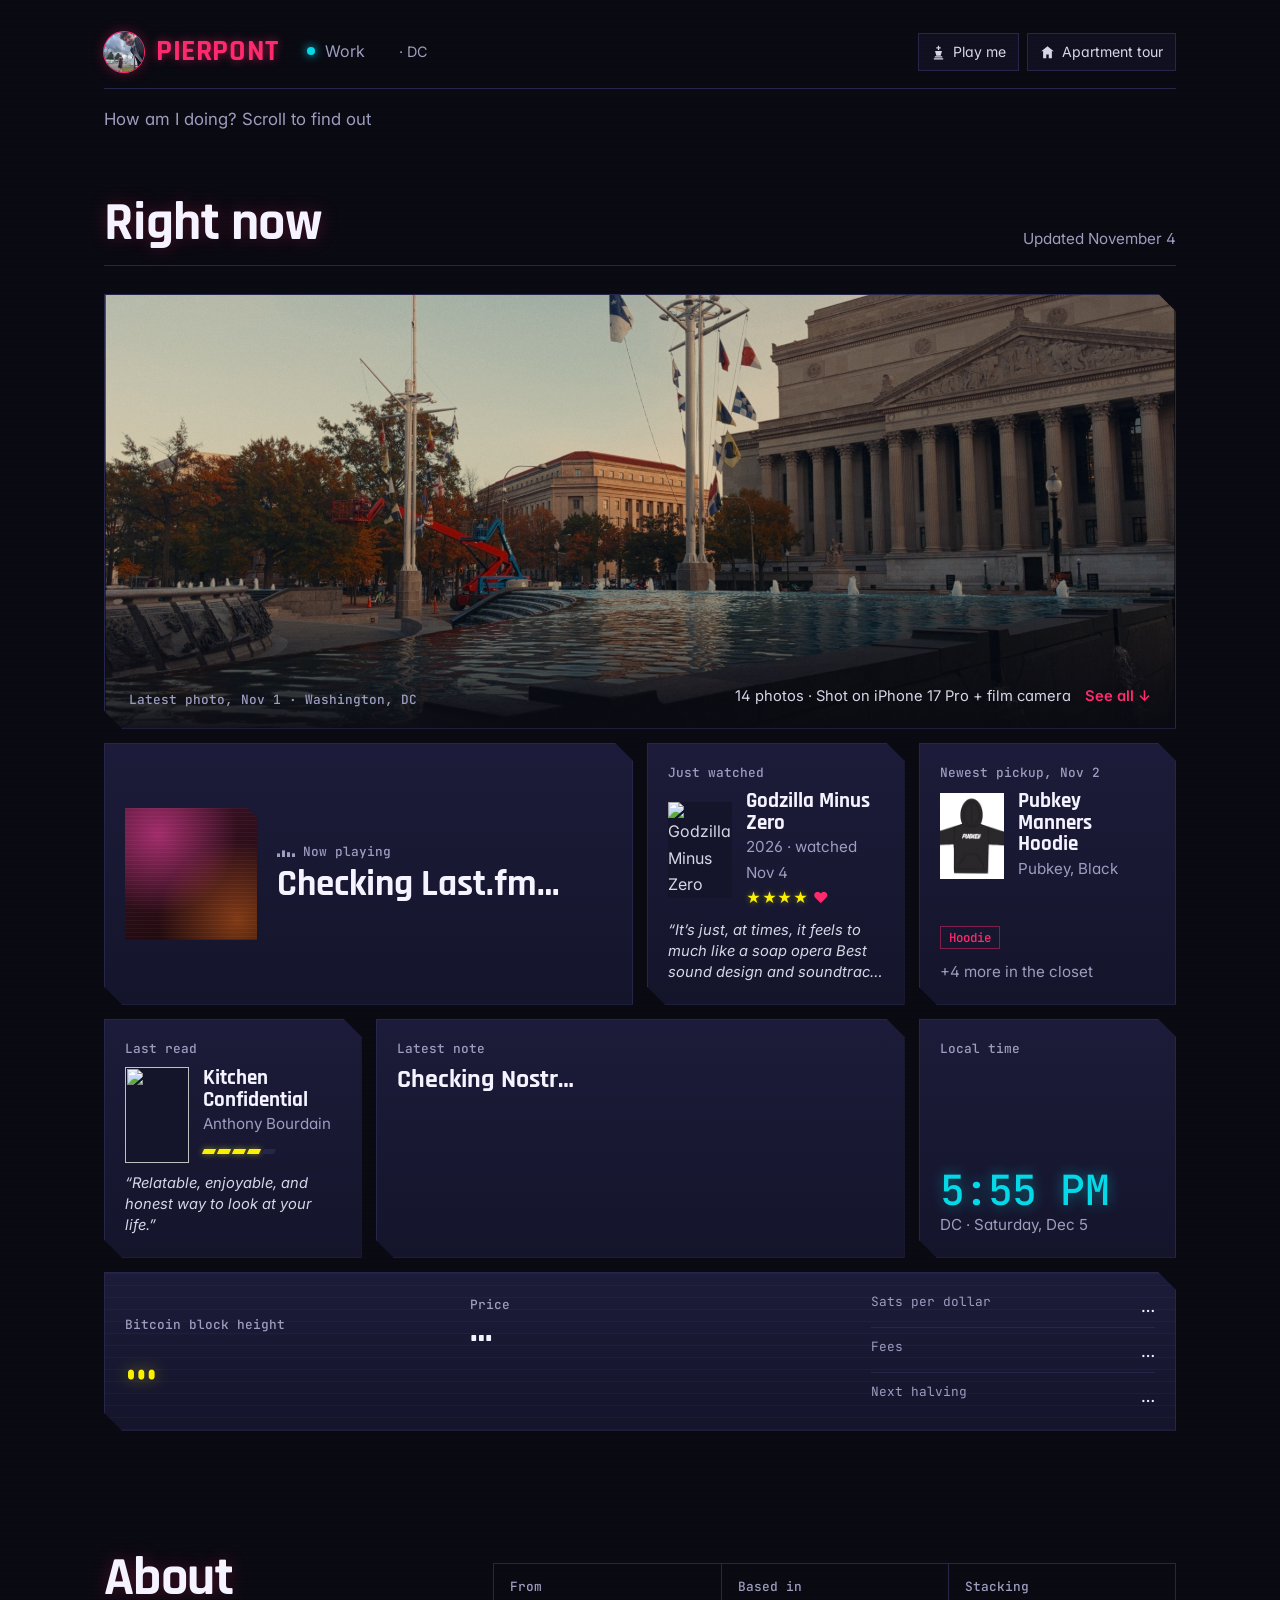
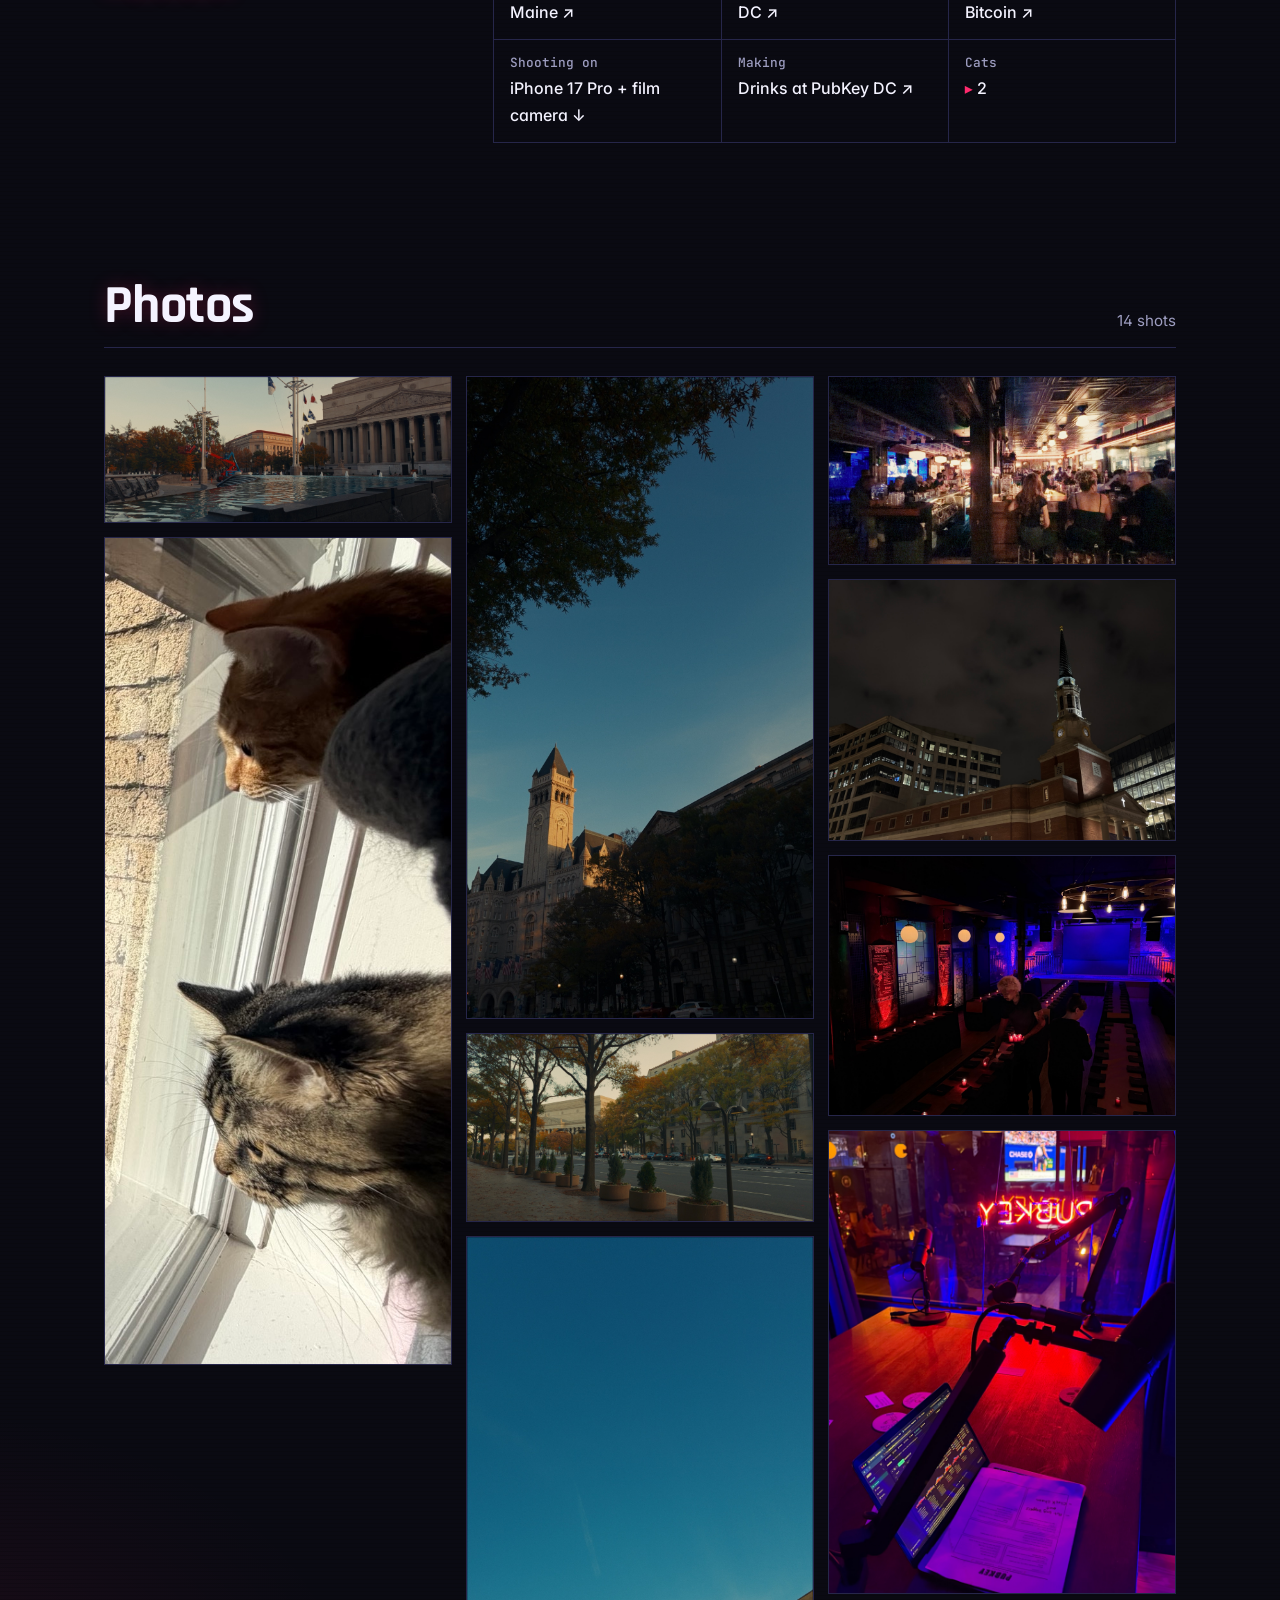
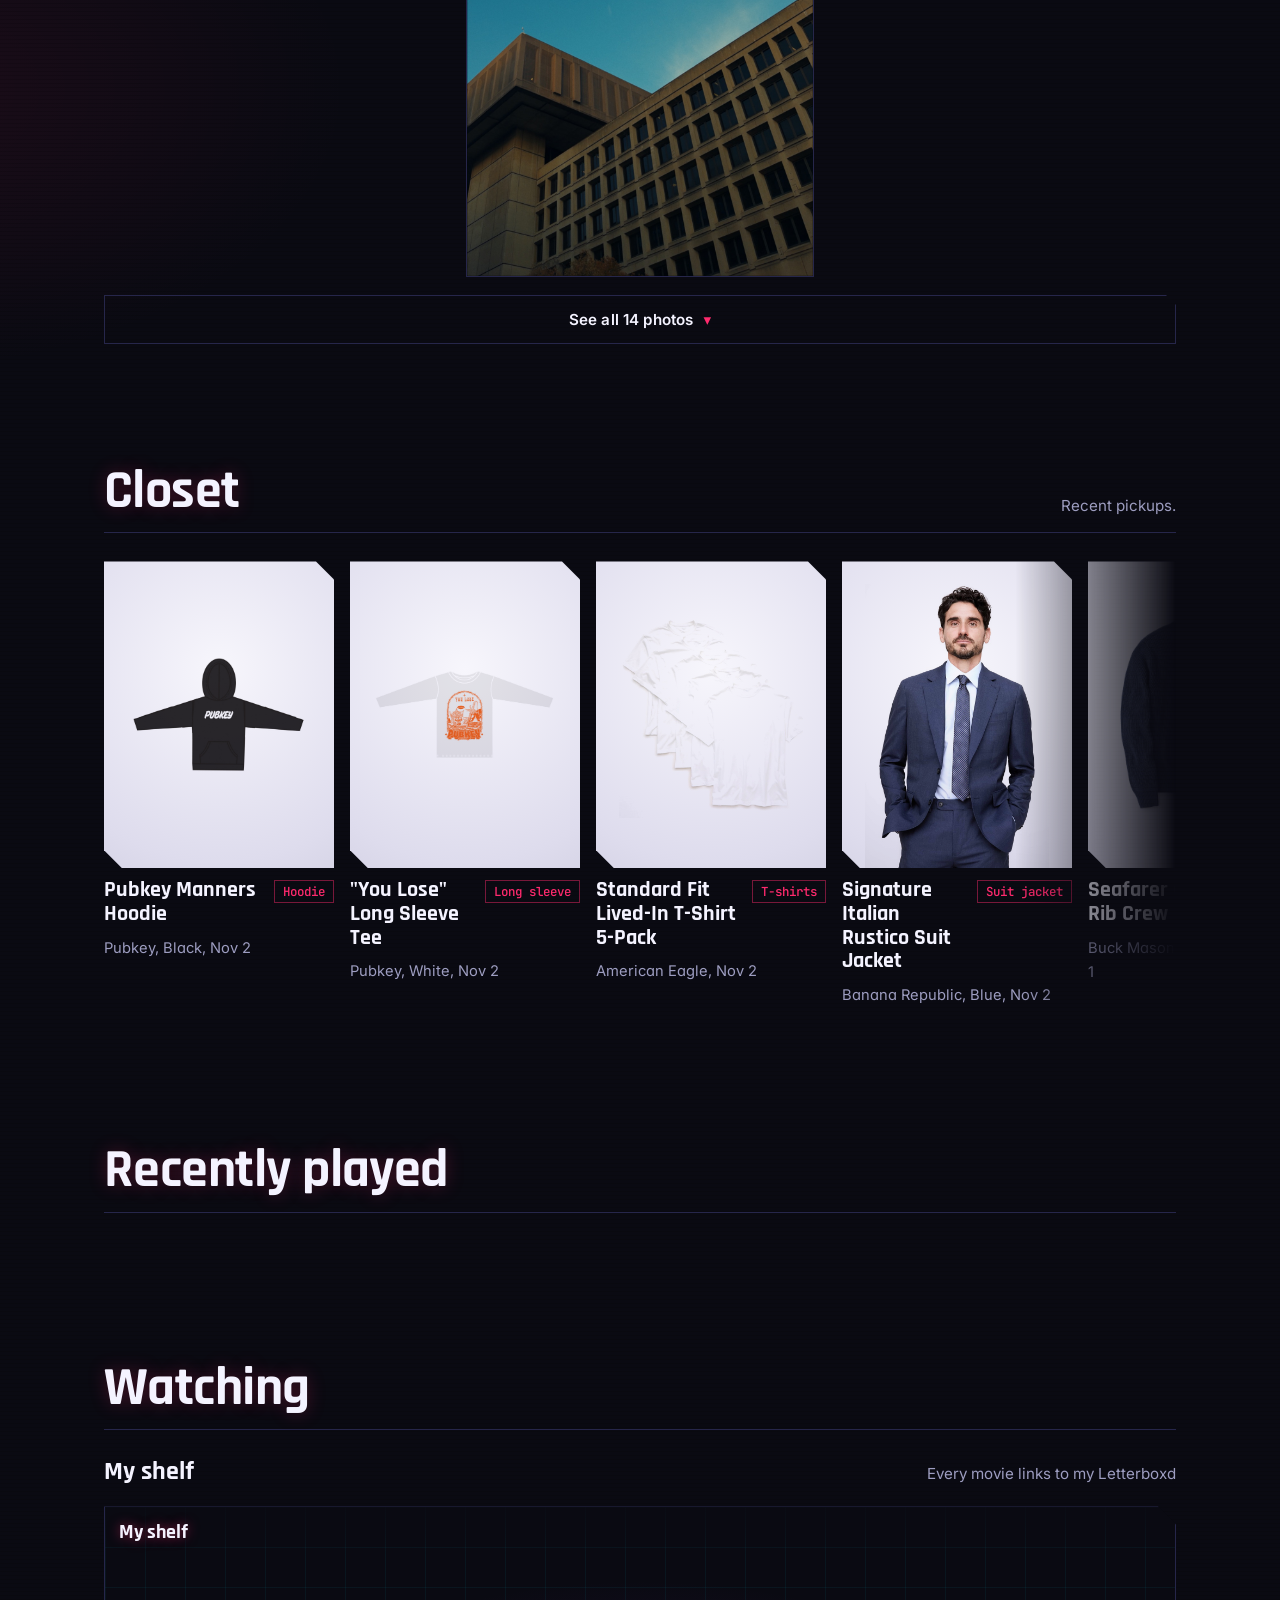
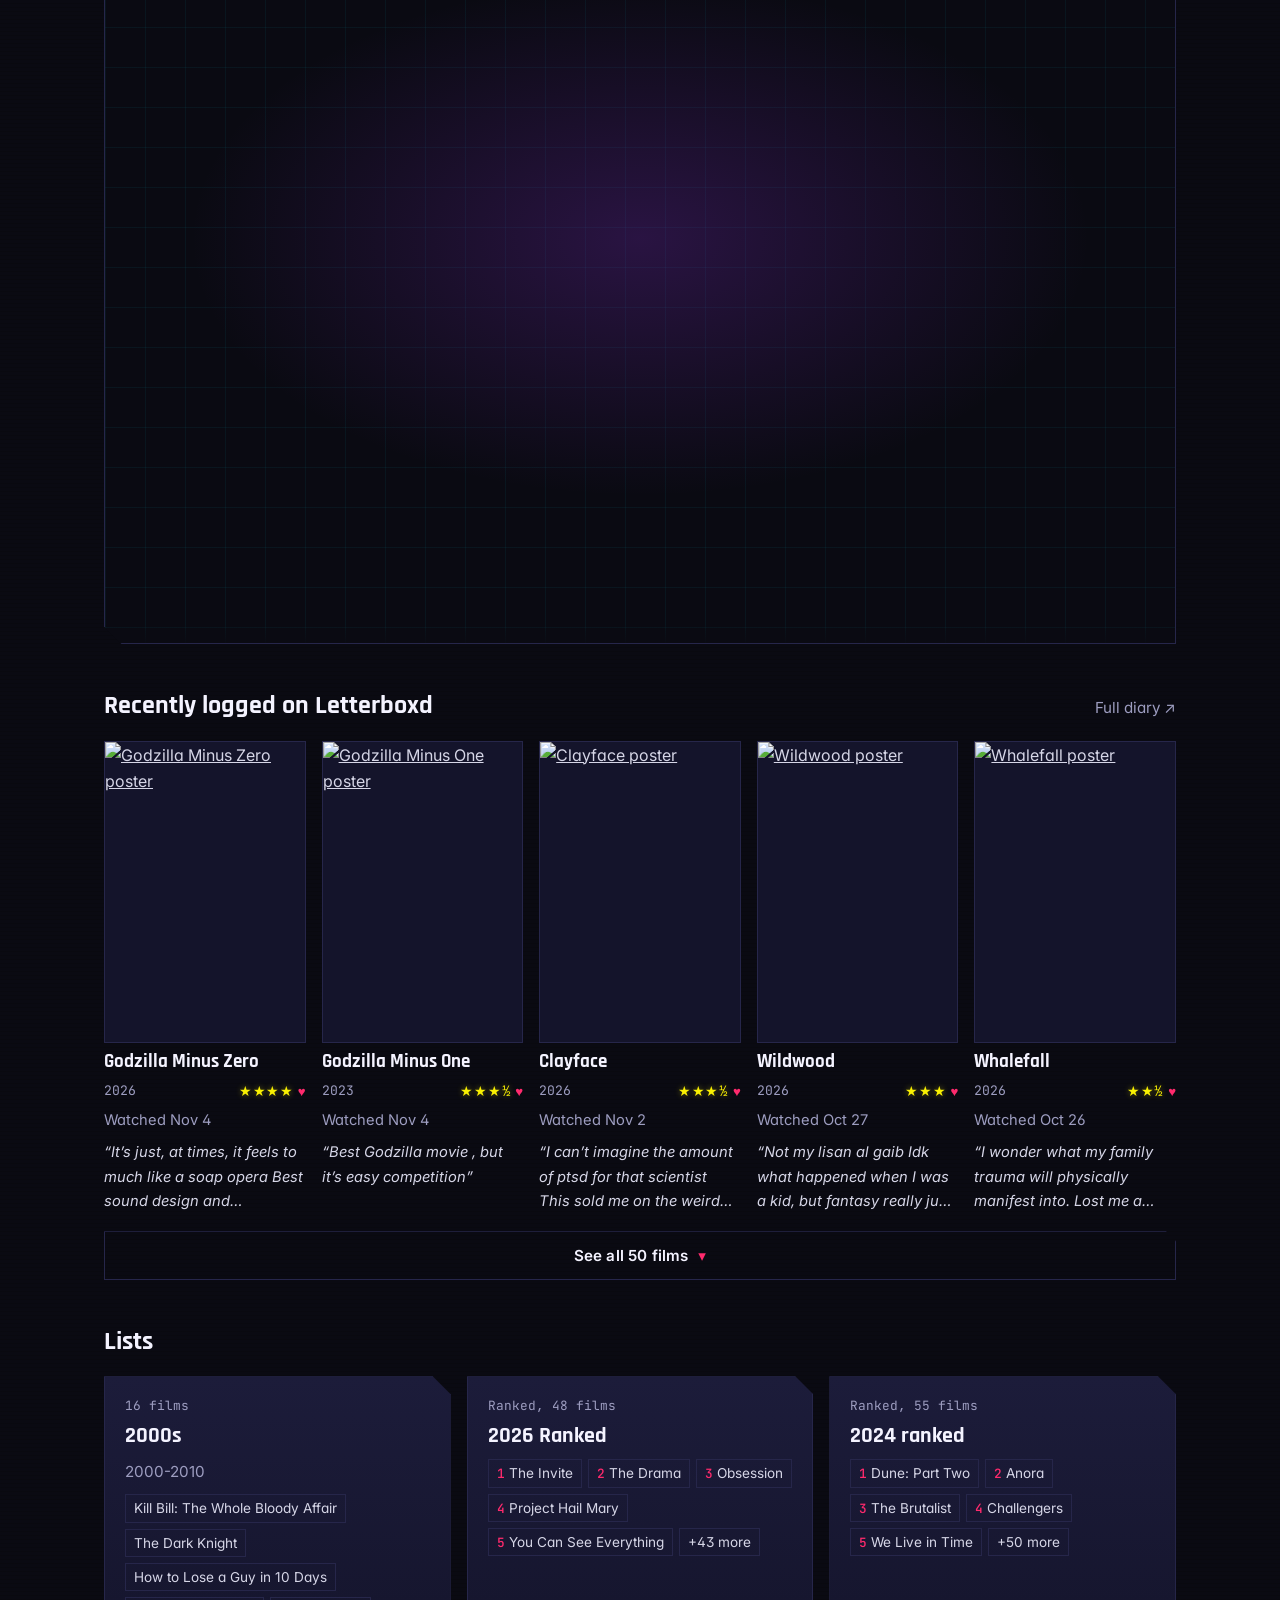
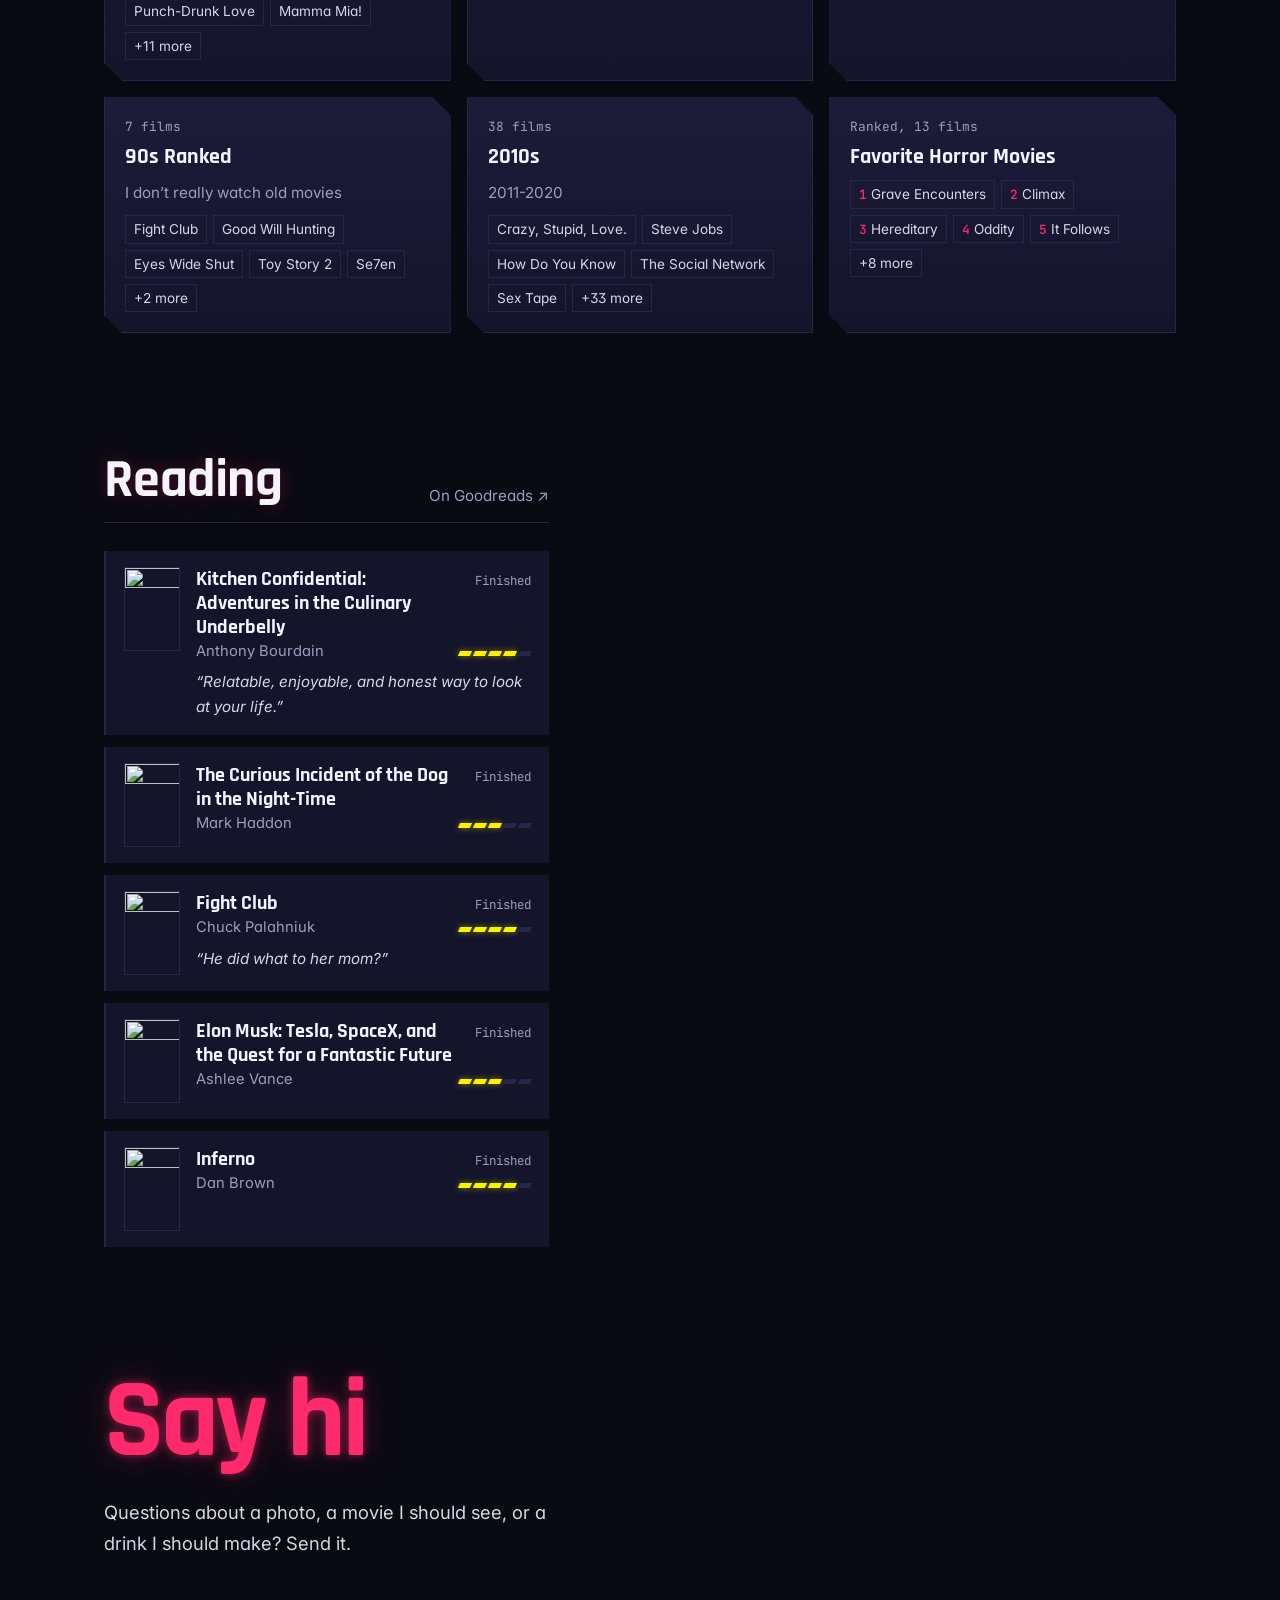
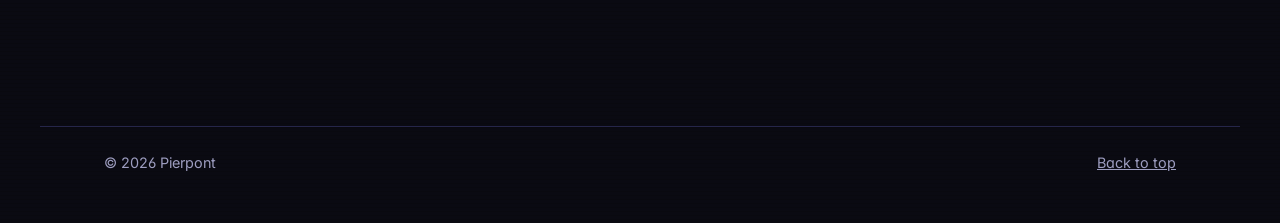
==== commit c4aa66bd: "Update site" ====
--- a/index.html
+++ b/index.html
@@ -26,7 +26,7 @@
 <link rel="preconnect" href="https://fonts.googleapis.com">
 <link rel="preconnect" href="https://fonts.gstatic.com" crossorigin>
 <link rel="stylesheet" href="https://fonts.googleapis.com/css2?family=Rajdhani:wght@600;700&family=Inter:wght@400;500;600&family=JetBrains+Mono:wght@400;500&display=swap">
-<link rel="stylesheet" href="style.css?v=1793776127">
+<link rel="stylesheet" href="style.css?v=1793827810">
 </head>
 <body>
 <a class="skip" href="#main">Skip to content</a>
@@ -248,11 +248,11 @@
 
 <script src="https://cdn.jsdelivr.net/npm/nostr-tools@2.7.2/lib/nostr.bundle.js" integrity="sha384-YUdjSvJQpzJUf1TiIR0LmkbTEGWdiZTiXN67W157lg3vEmBHg+LEkaJ5J0AI9BG7" crossorigin="anonymous" defer></script>
 <script src="https://cdn.jsdelivr.net/npm/qrcode-generator@1.4.4/qrcode.js" integrity="sha384-8FWZA6BGMXhsfO+BLtrJK0We6gg5o1JyO8xQm6peWDEUs17ACA5ziE/NIAkl9z2k" crossorigin="anonymous" defer></script>
-<script src="content.js?v=1793776127"></script>
-<script src="shelf-data.js?v=1793776127"></script>
-<script src="app.js?v=1793776127"></script>
+<script src="content.js?v=1793827810"></script>
+<script src="shelf-data.js?v=1793827810"></script>
+<script src="app.js?v=1793827810"></script>
 <!-- 3D shelf: Three.js (pinned), built from shelf-data.js -->
 <script type="importmap">{ "imports": { "three": "https://cdn.jsdelivr.net/npm/three@0.160.0/build/three.module.js", "three/addons/": "https://cdn.jsdelivr.net/npm/three@0.160.0/examples/jsm/" } }</script>
-<script type="module" src="shelf.js?v=1793776127"></script>
+<script type="module" src="shelf.js?v=1793827810"></script>
 </body>
 </html>
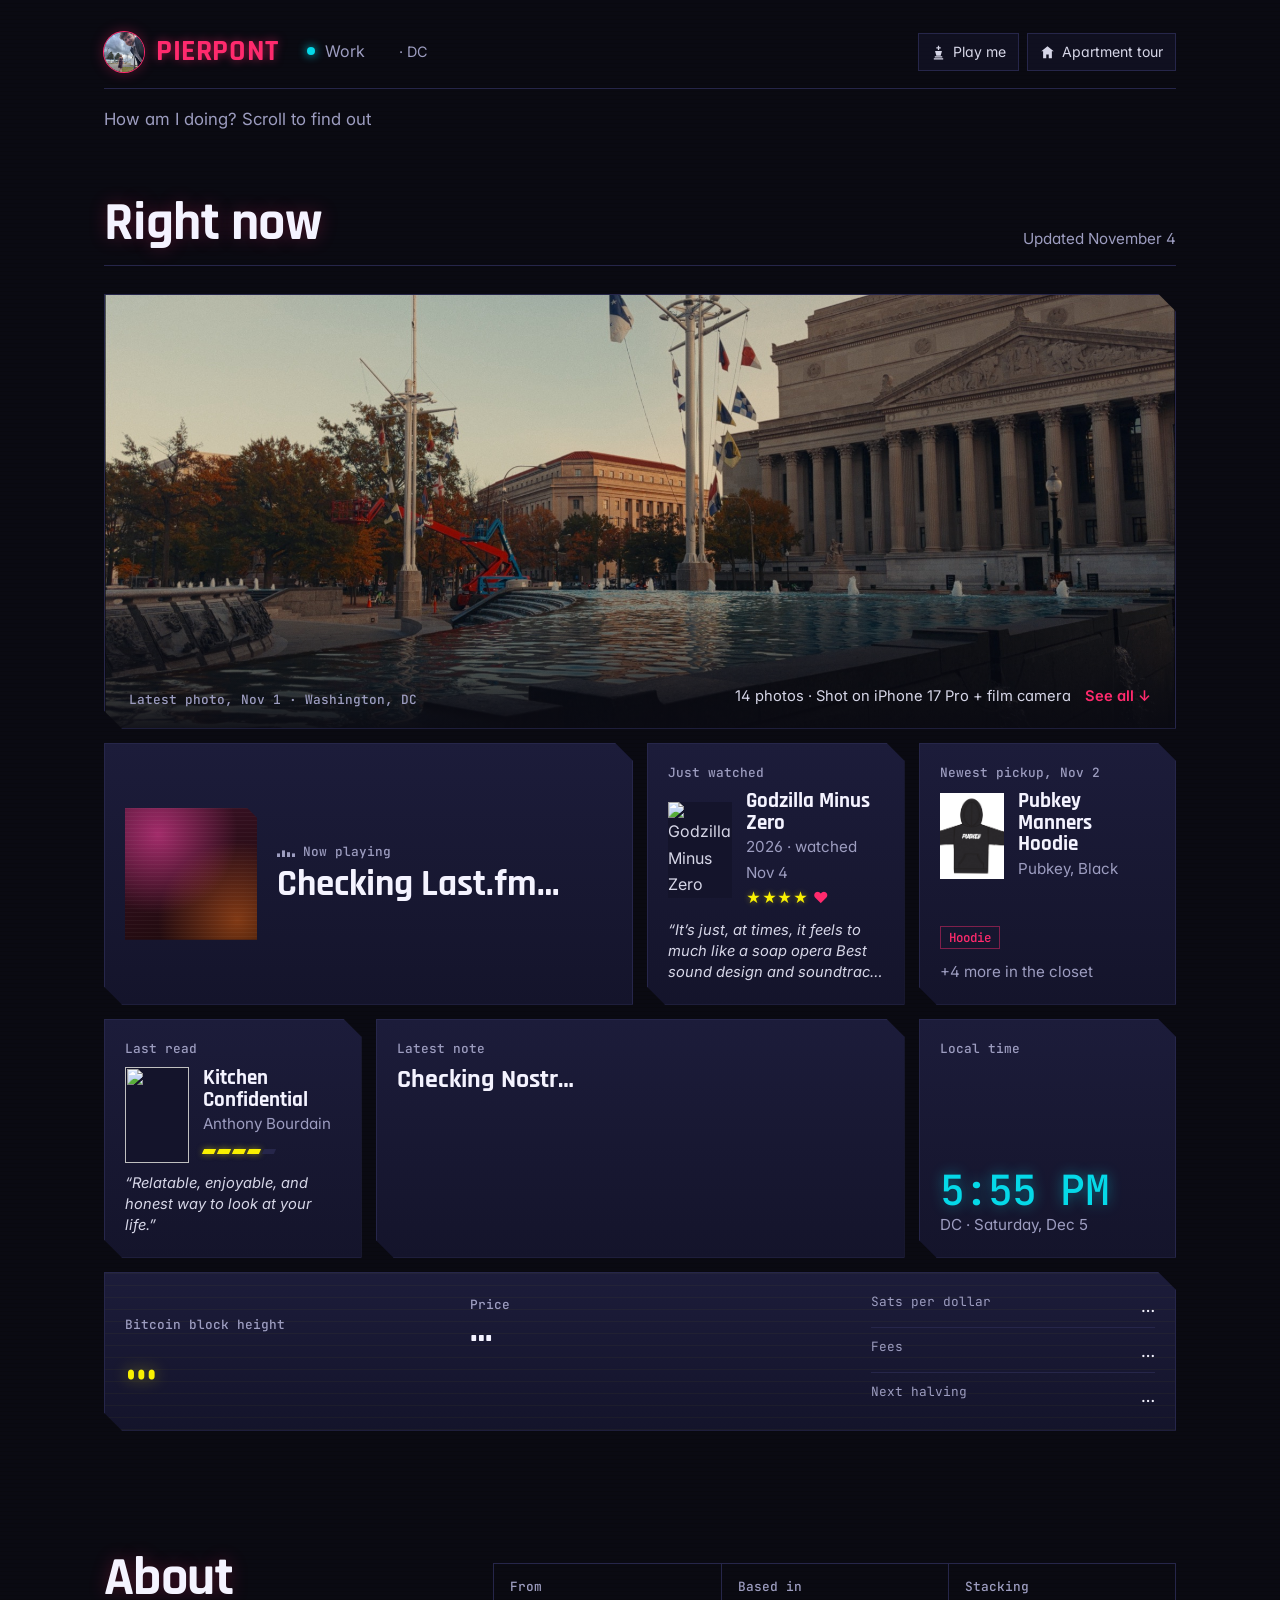
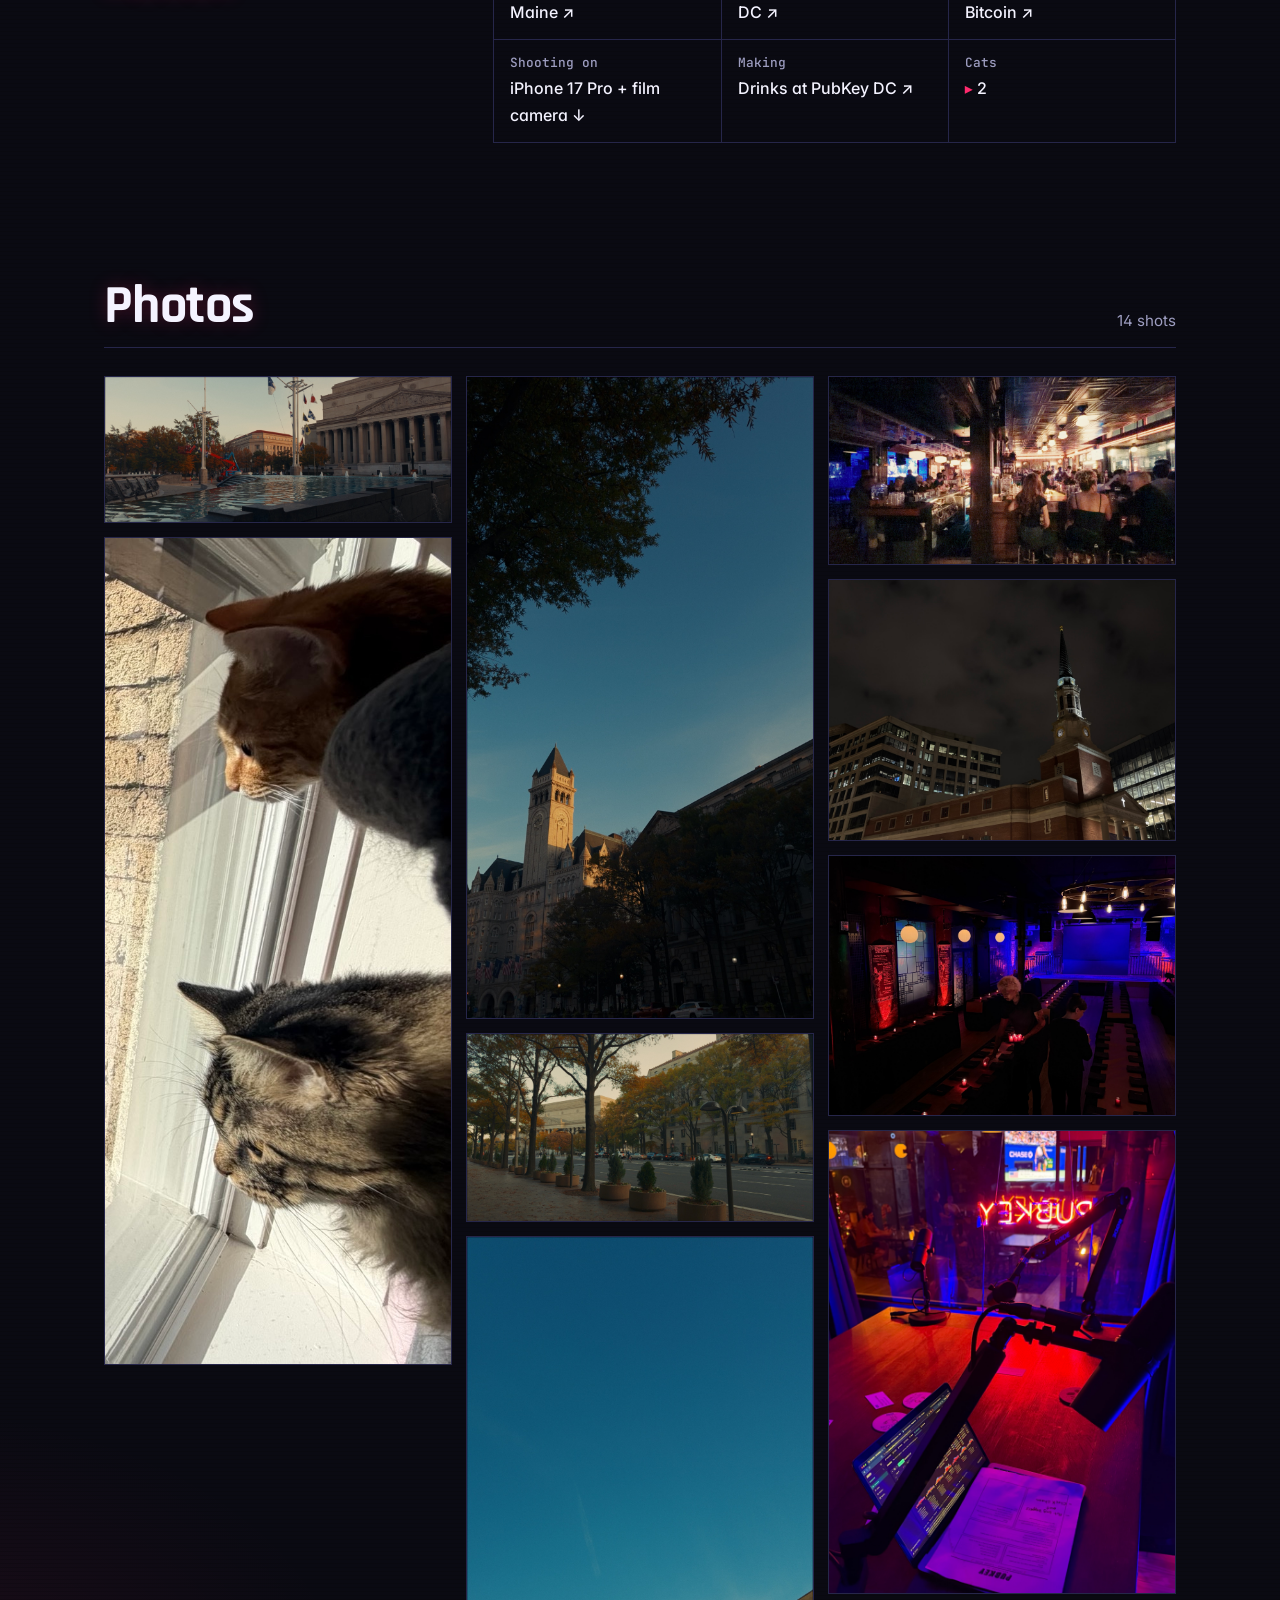
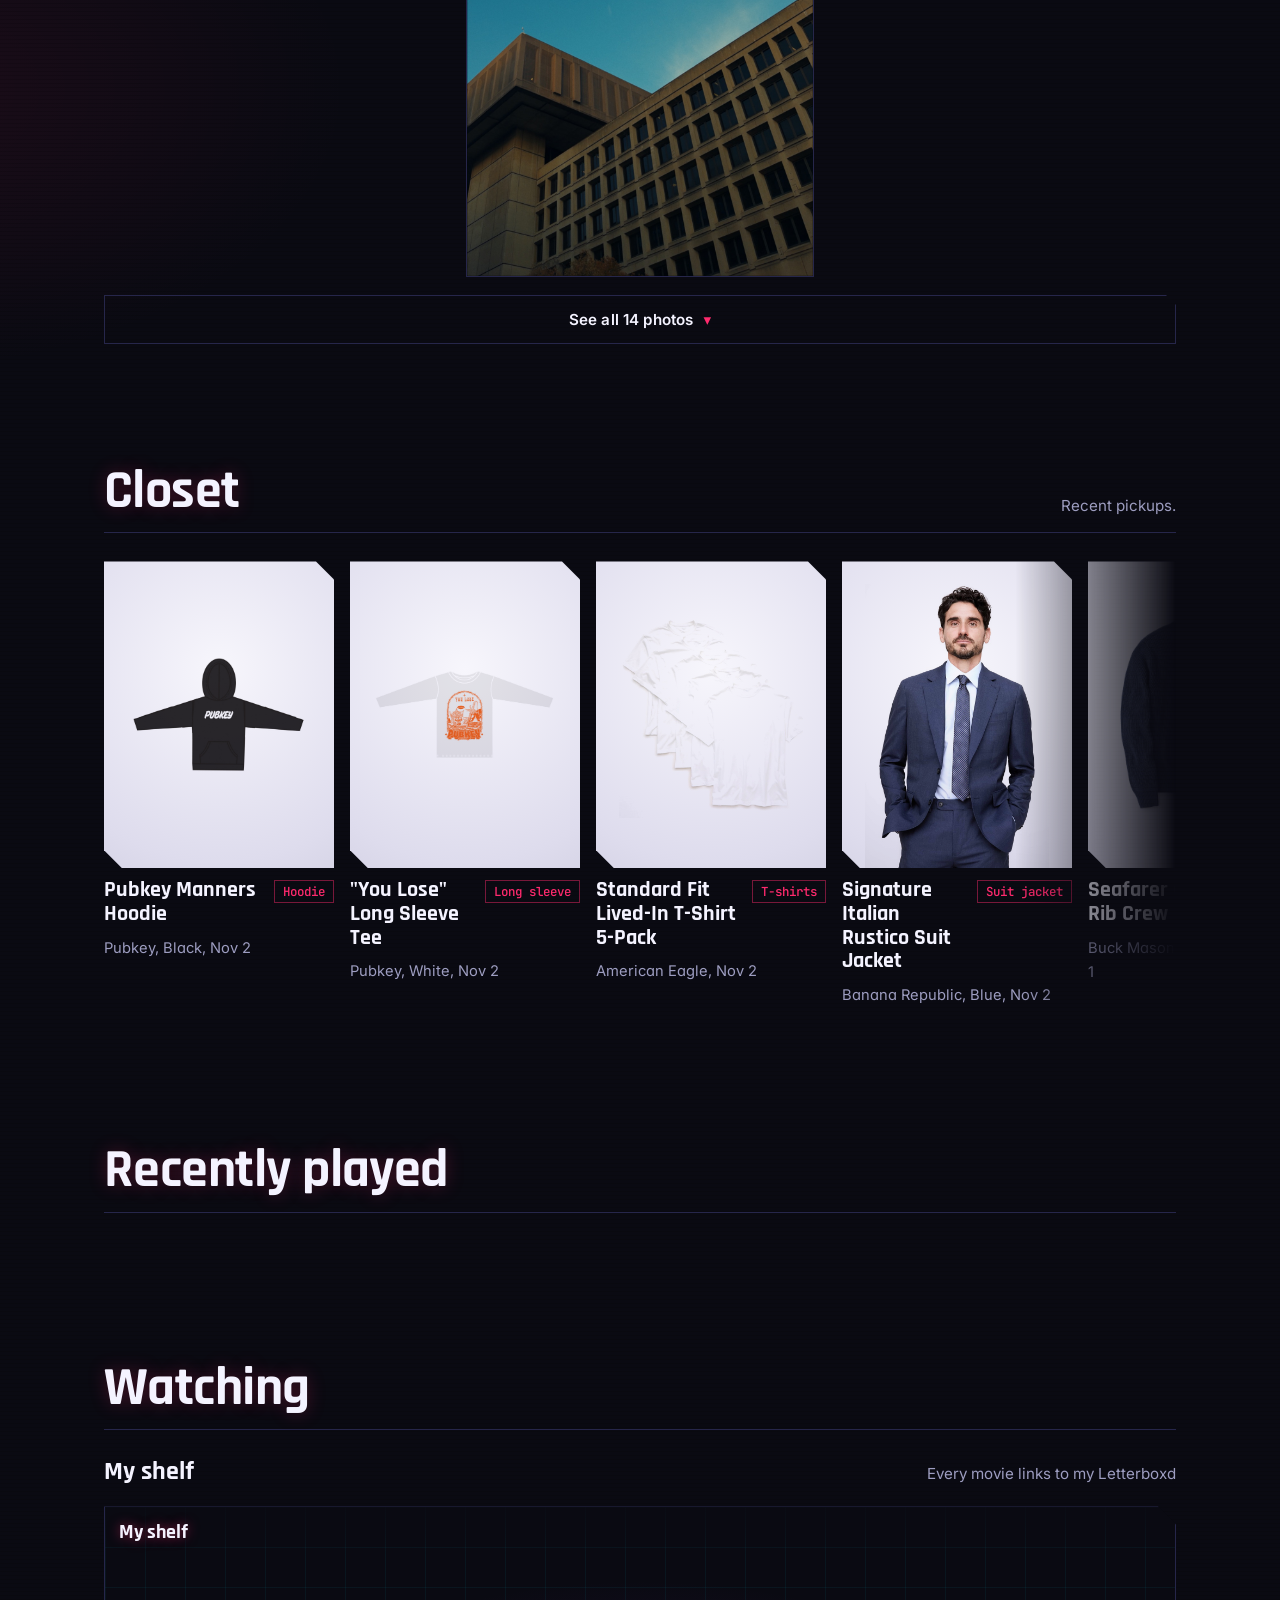
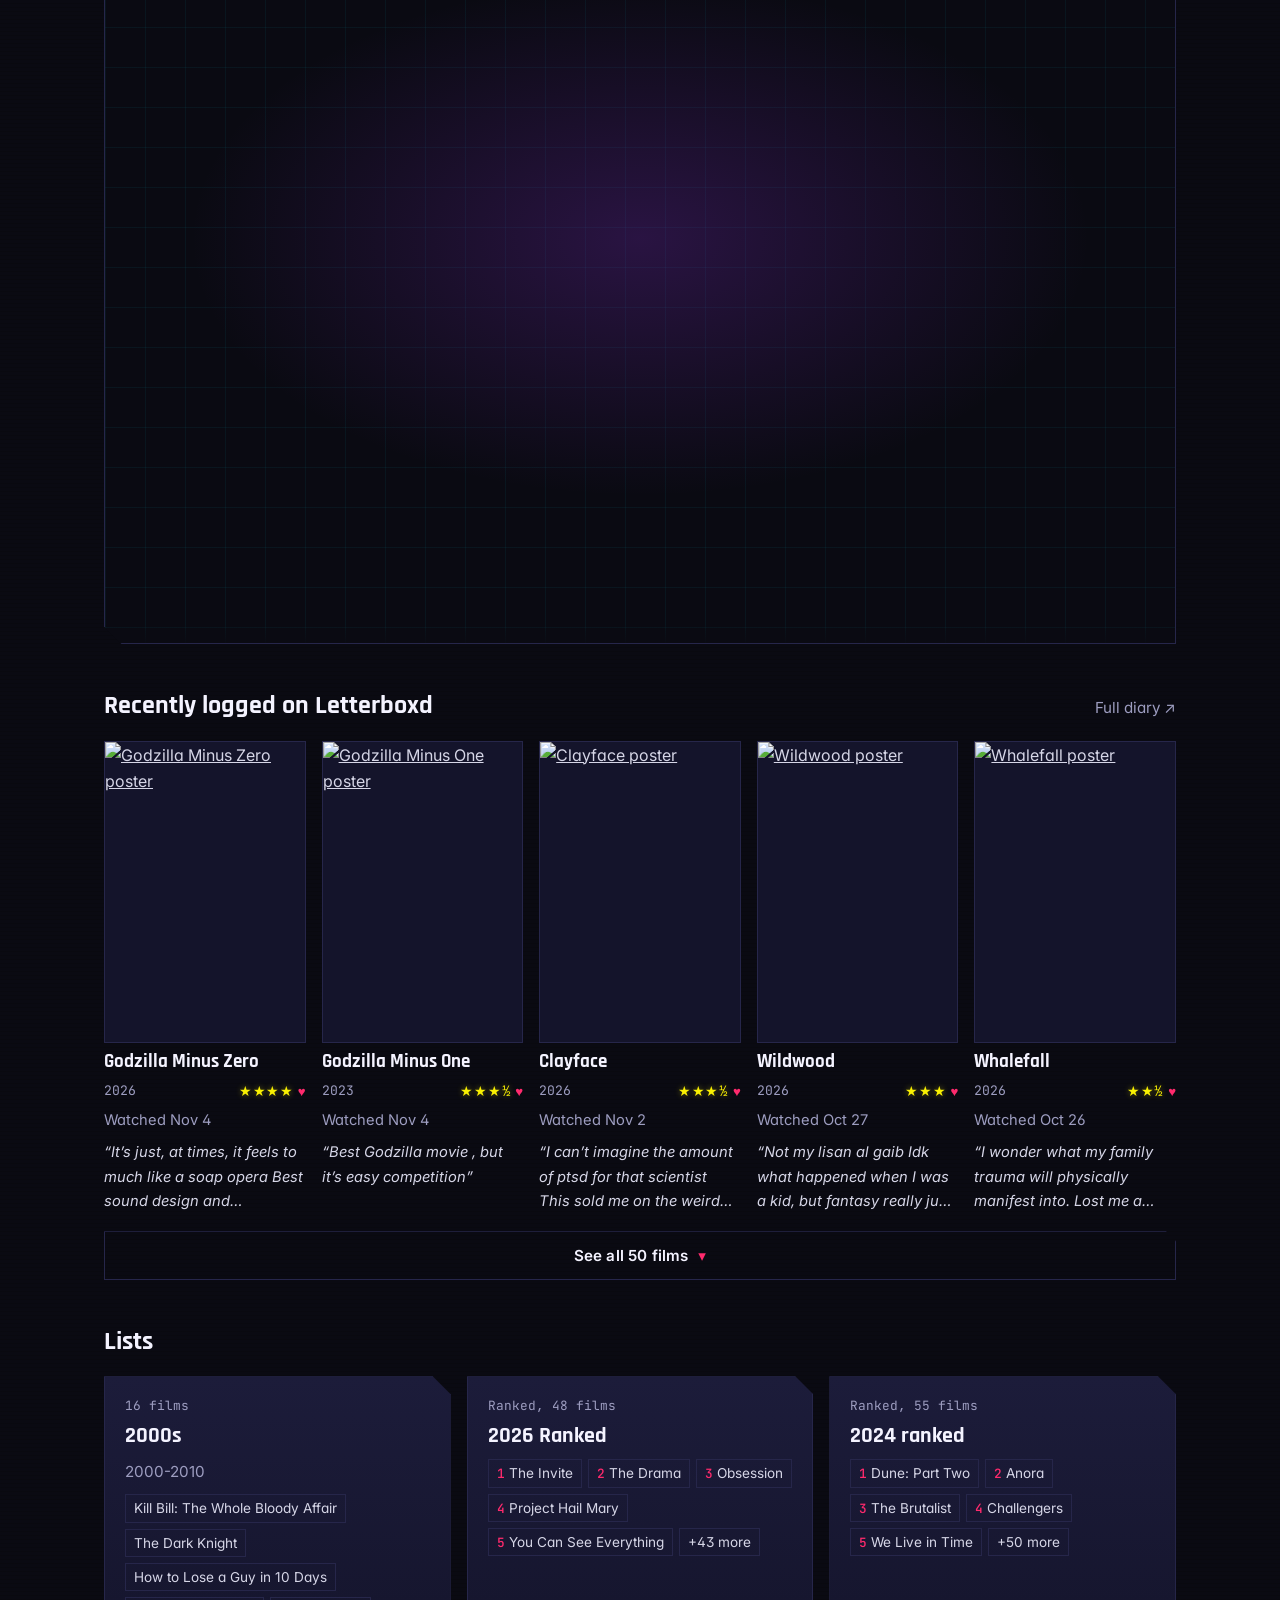
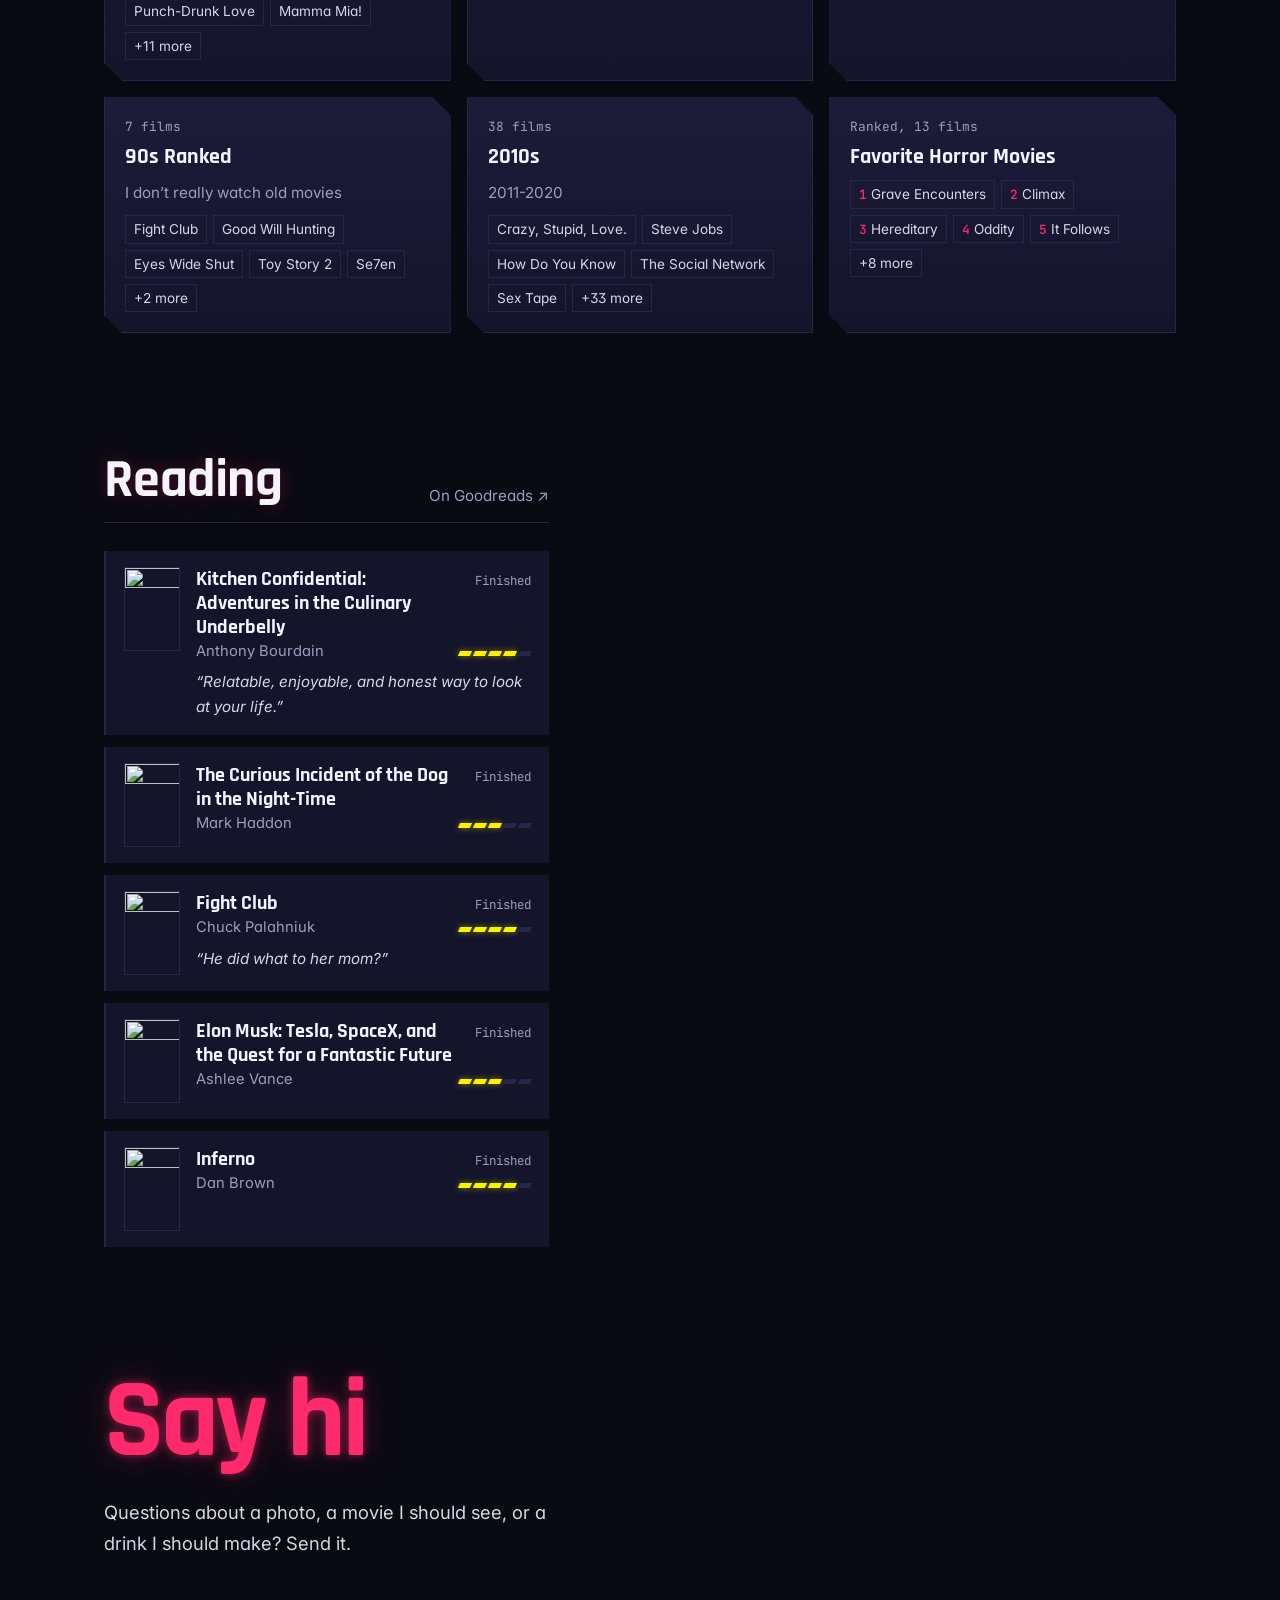
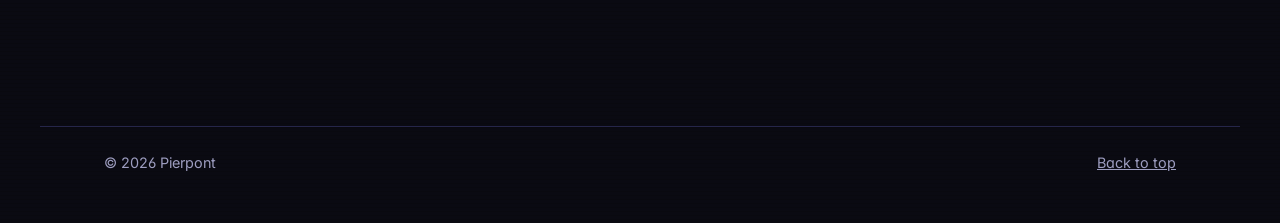
==== commit 6e5487f7: "Update site" ====
--- a/index.html
+++ b/index.html
@@ -26,7 +26,7 @@
 <link rel="preconnect" href="https://fonts.googleapis.com">
 <link rel="preconnect" href="https://fonts.gstatic.com" crossorigin>
 <link rel="stylesheet" href="https://fonts.googleapis.com/css2?family=Rajdhani:wght@600;700&family=Inter:wght@400;500;600&family=JetBrains+Mono:wght@400;500&display=swap">
-<link rel="stylesheet" href="style.css?v=1793827810">
+<link rel="stylesheet" href="style.css?v=1793829164">
 </head>
 <body>
 <a class="skip" href="#main">Skip to content</a>
@@ -248,11 +248,11 @@
 
 <script src="https://cdn.jsdelivr.net/npm/nostr-tools@2.7.2/lib/nostr.bundle.js" integrity="sha384-YUdjSvJQpzJUf1TiIR0LmkbTEGWdiZTiXN67W157lg3vEmBHg+LEkaJ5J0AI9BG7" crossorigin="anonymous" defer></script>
 <script src="https://cdn.jsdelivr.net/npm/qrcode-generator@1.4.4/qrcode.js" integrity="sha384-8FWZA6BGMXhsfO+BLtrJK0We6gg5o1JyO8xQm6peWDEUs17ACA5ziE/NIAkl9z2k" crossorigin="anonymous" defer></script>
-<script src="content.js?v=1793827810"></script>
-<script src="shelf-data.js?v=1793827810"></script>
-<script src="app.js?v=1793827810"></script>
+<script src="content.js?v=1793829164"></script>
+<script src="shelf-data.js?v=1793829164"></script>
+<script src="app.js?v=1793829164"></script>
 <!-- 3D shelf: Three.js (pinned), built from shelf-data.js -->
 <script type="importmap">{ "imports": { "three": "https://cdn.jsdelivr.net/npm/three@0.160.0/build/three.module.js", "three/addons/": "https://cdn.jsdelivr.net/npm/three@0.160.0/examples/jsm/" } }</script>
-<script type="module" src="shelf.js?v=1793827810"></script>
+<script type="module" src="shelf.js?v=1793829164"></script>
 </body>
 </html>
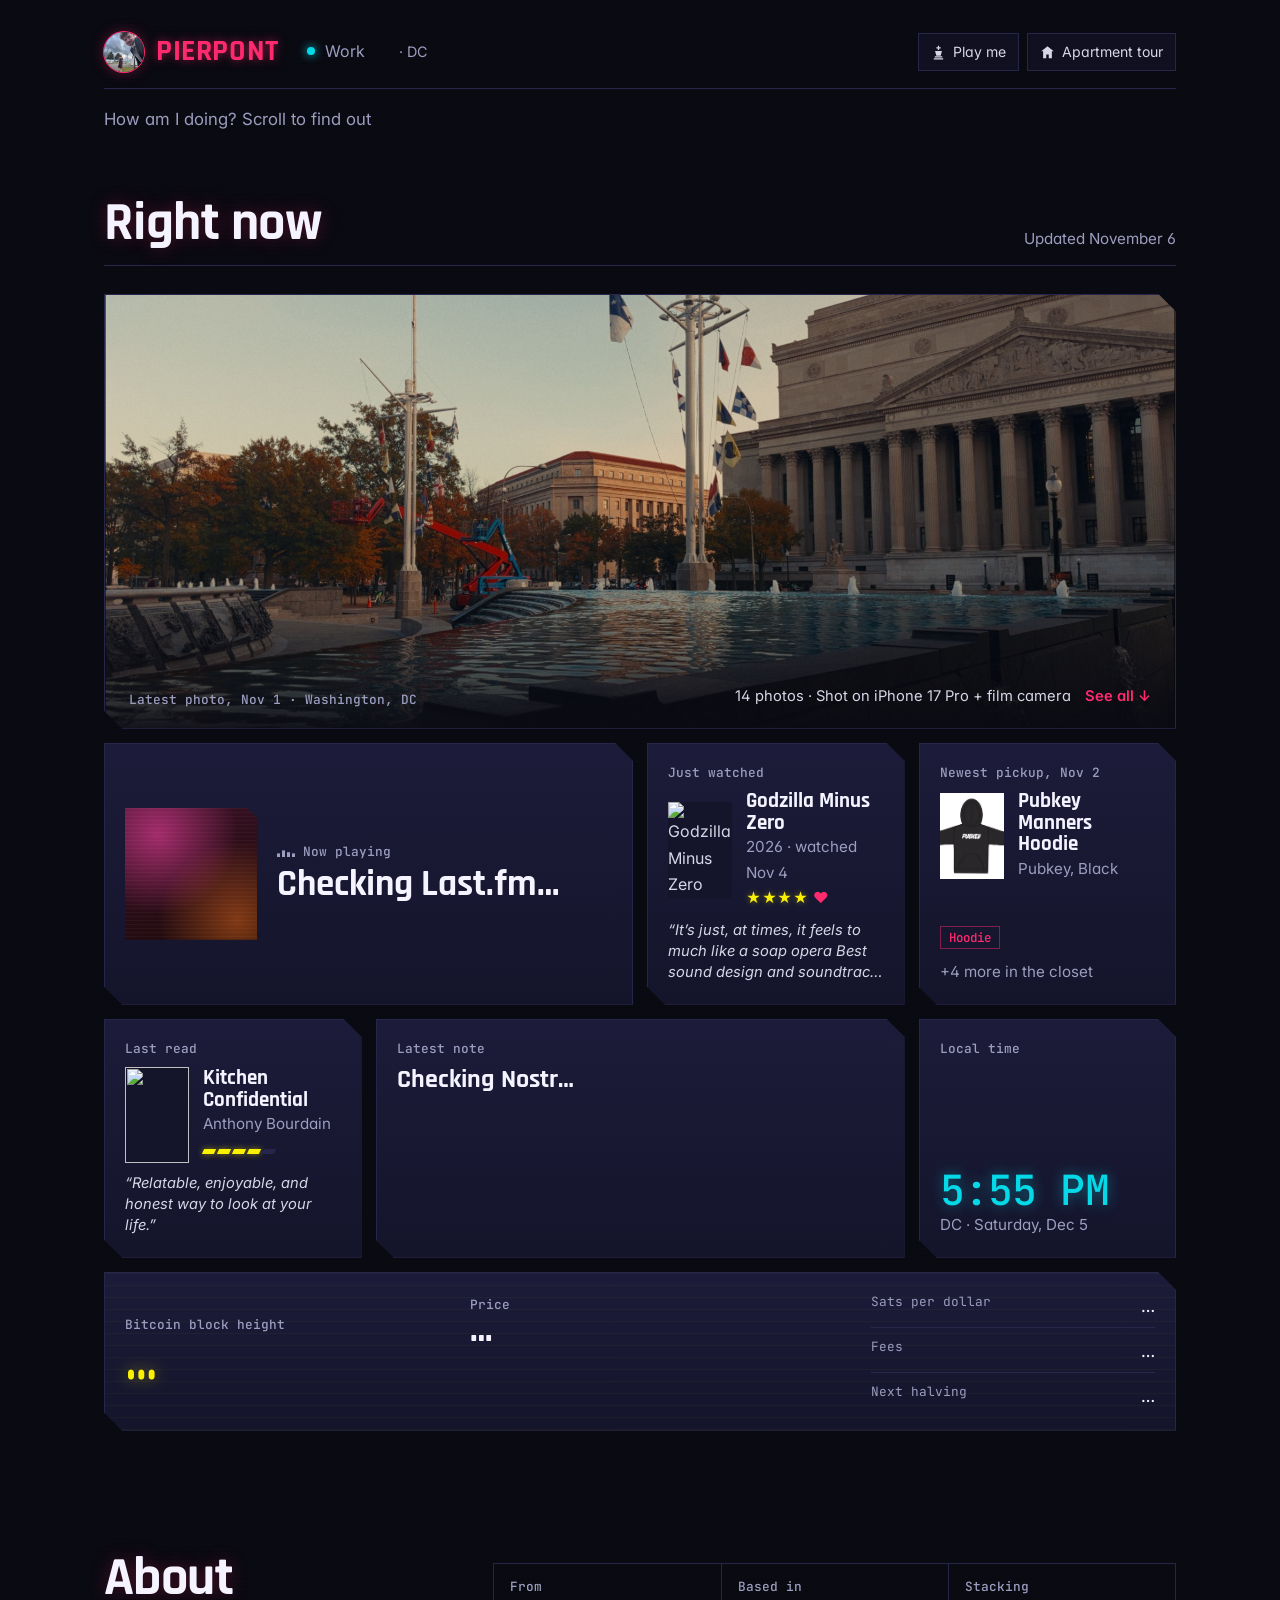
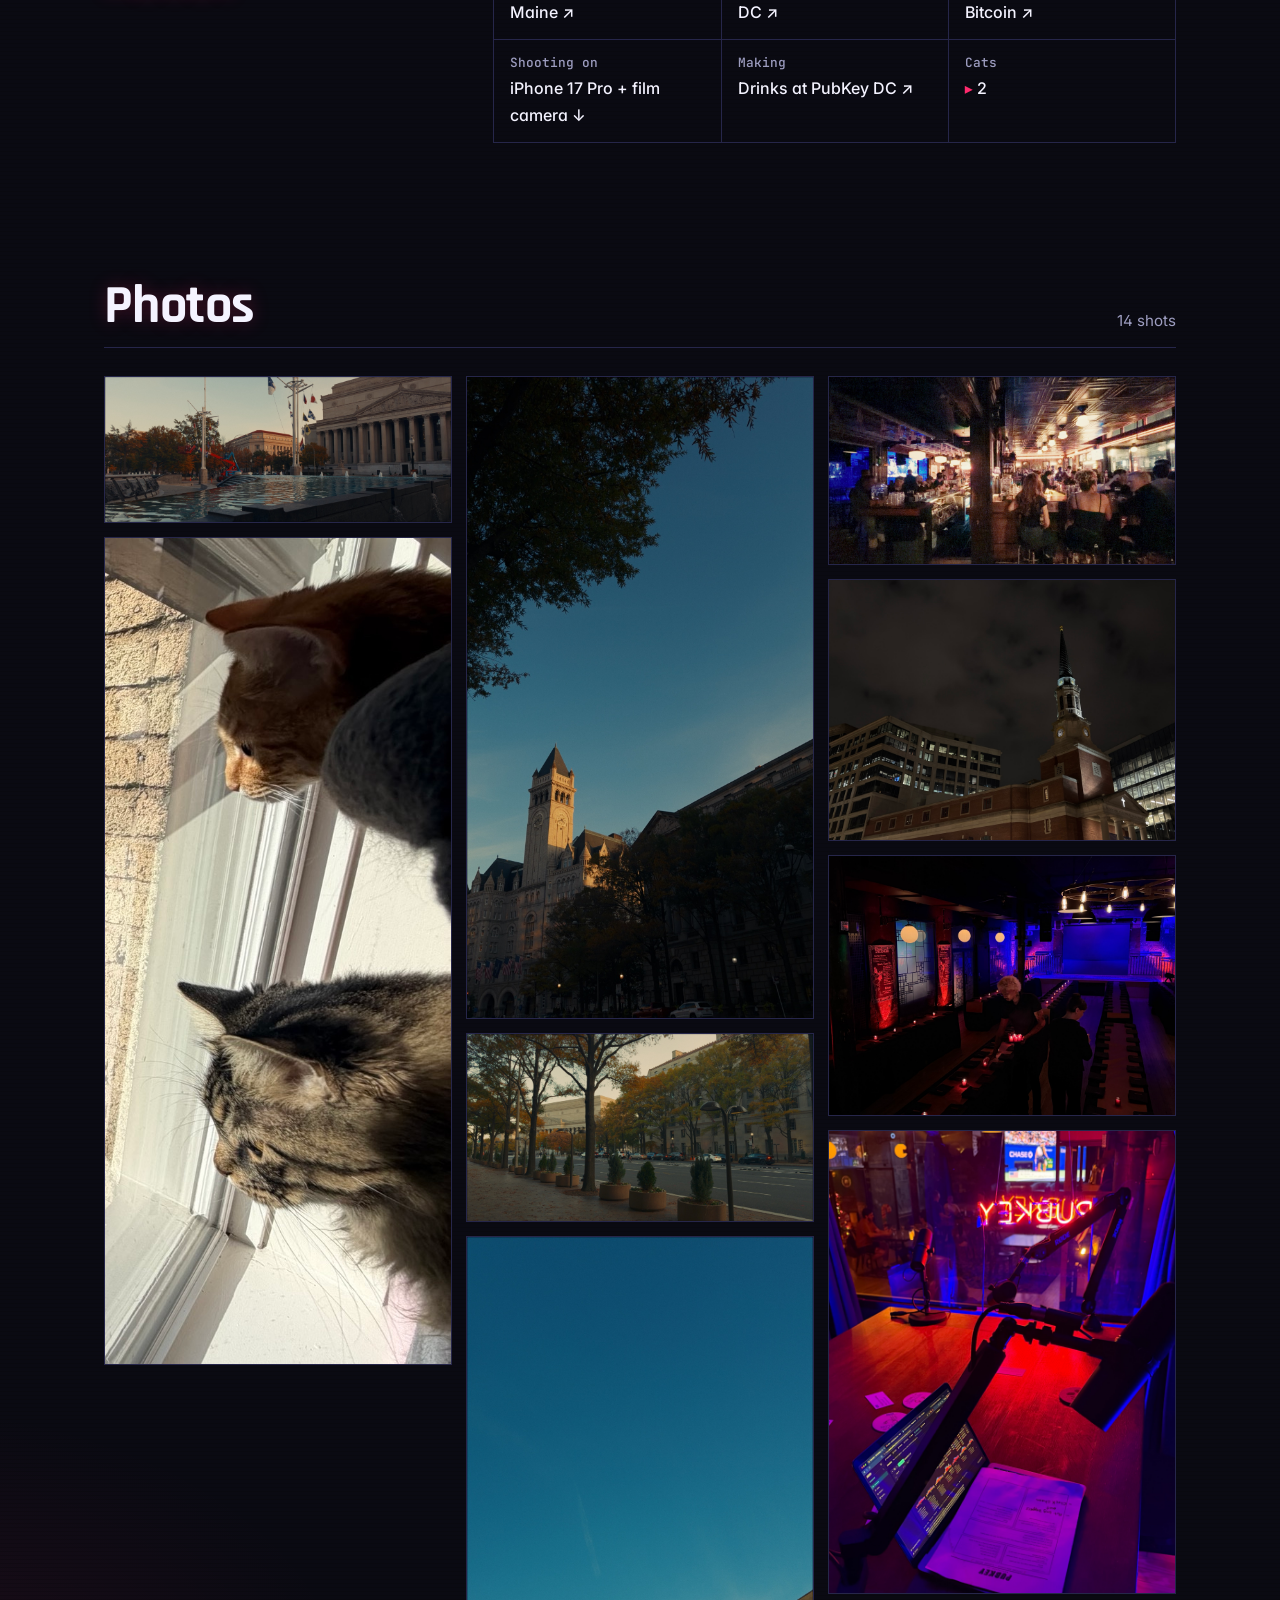
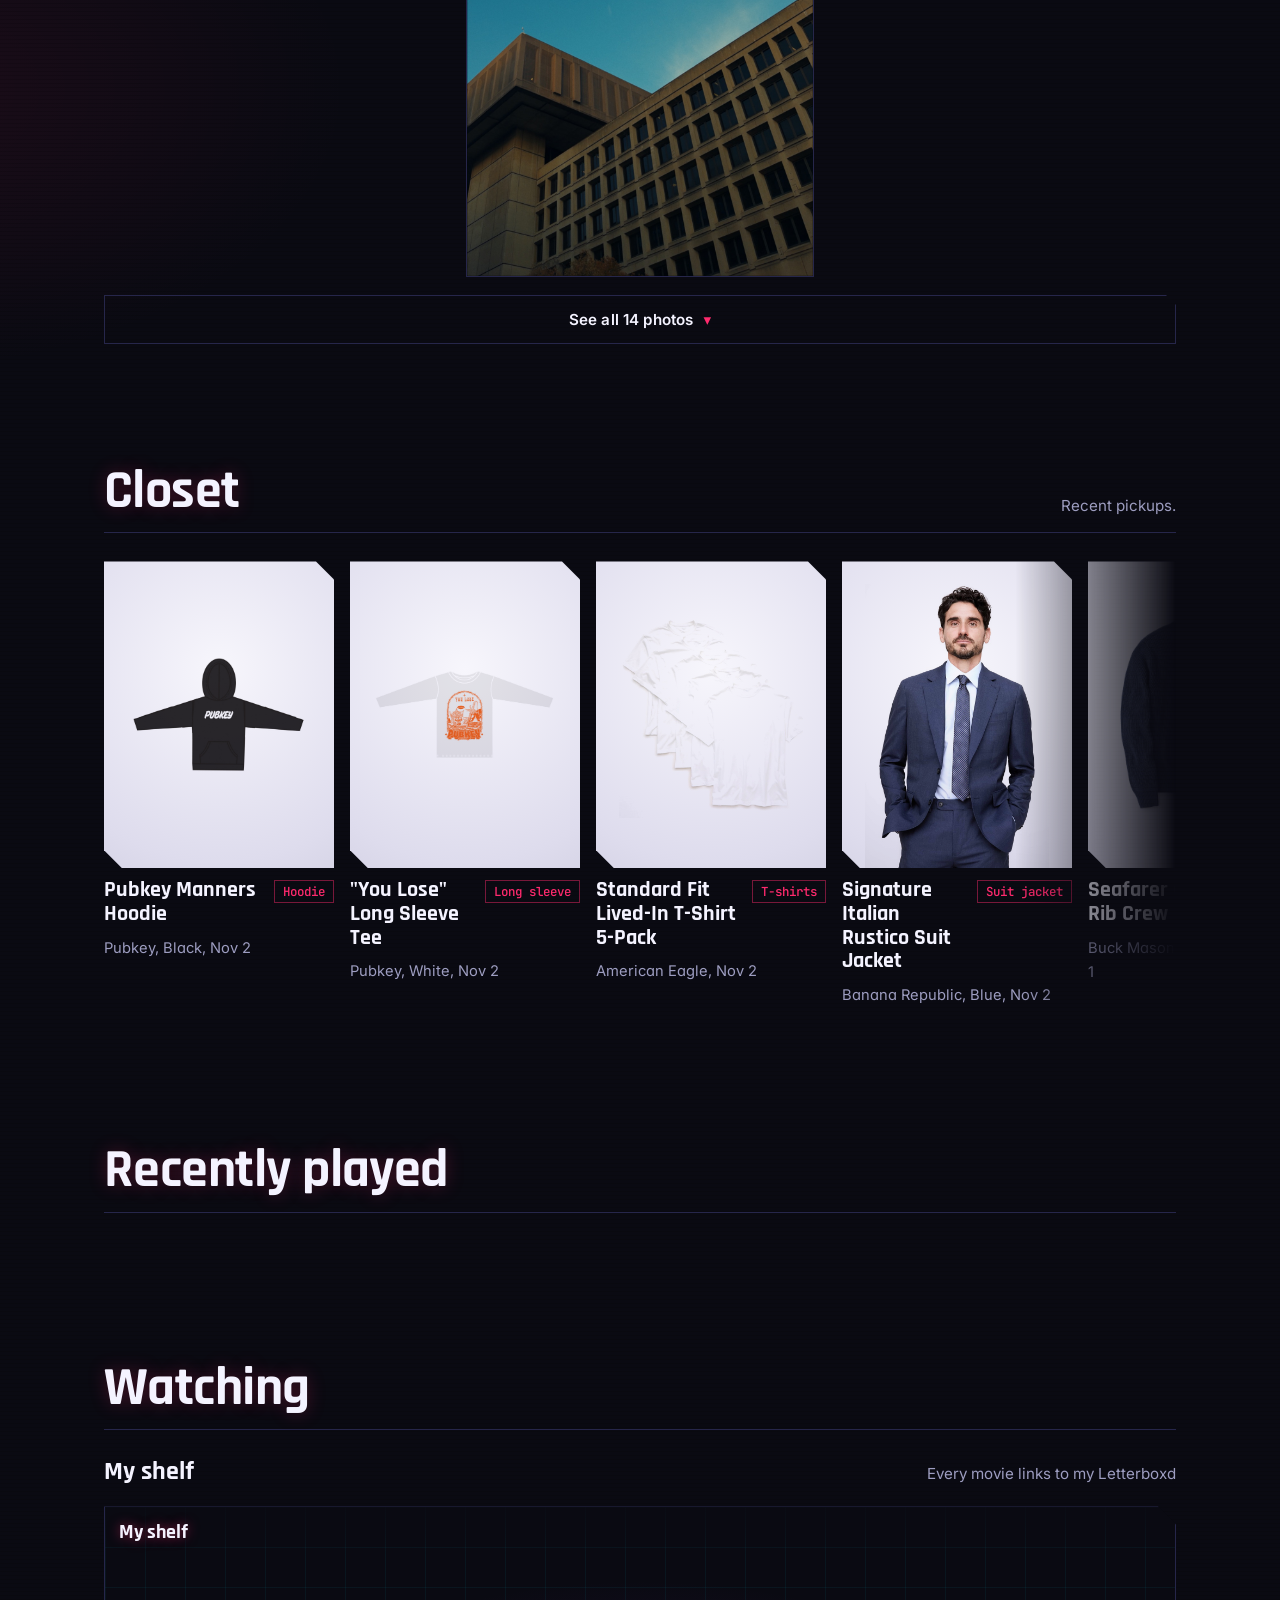
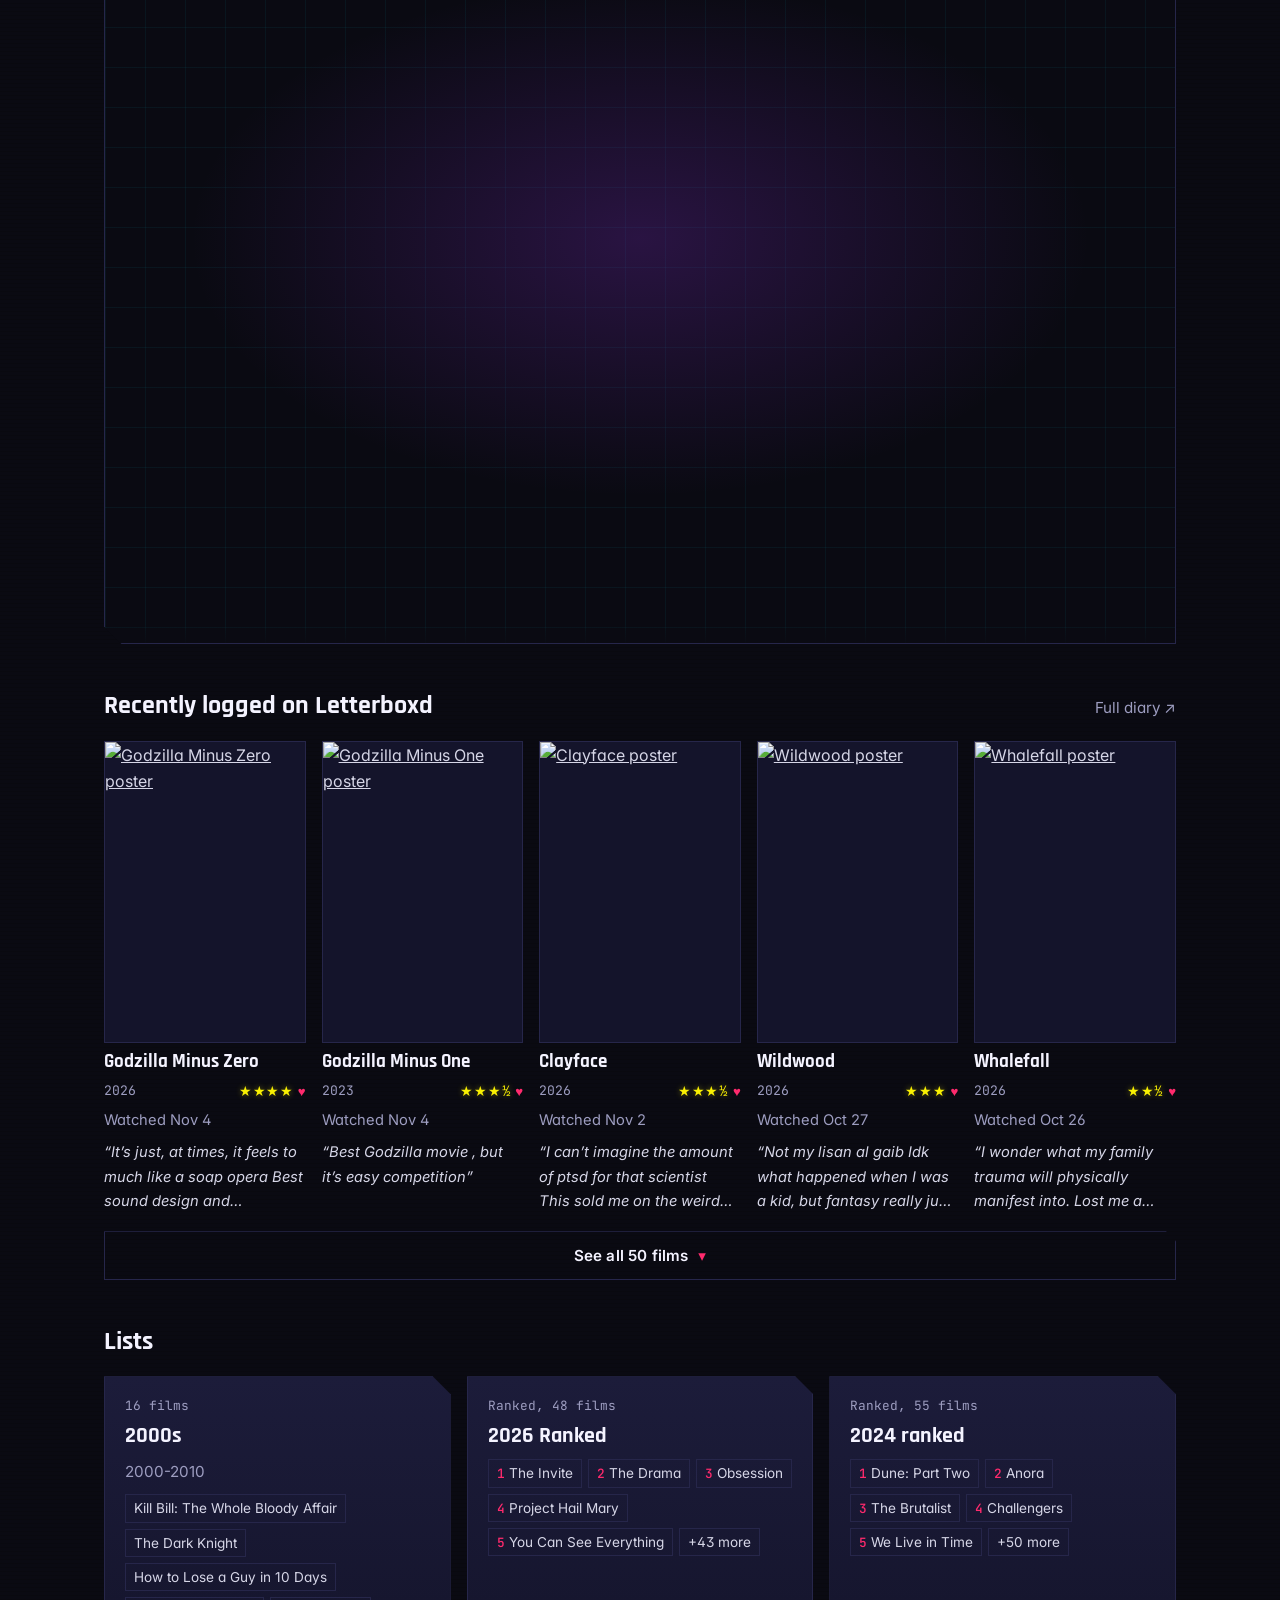
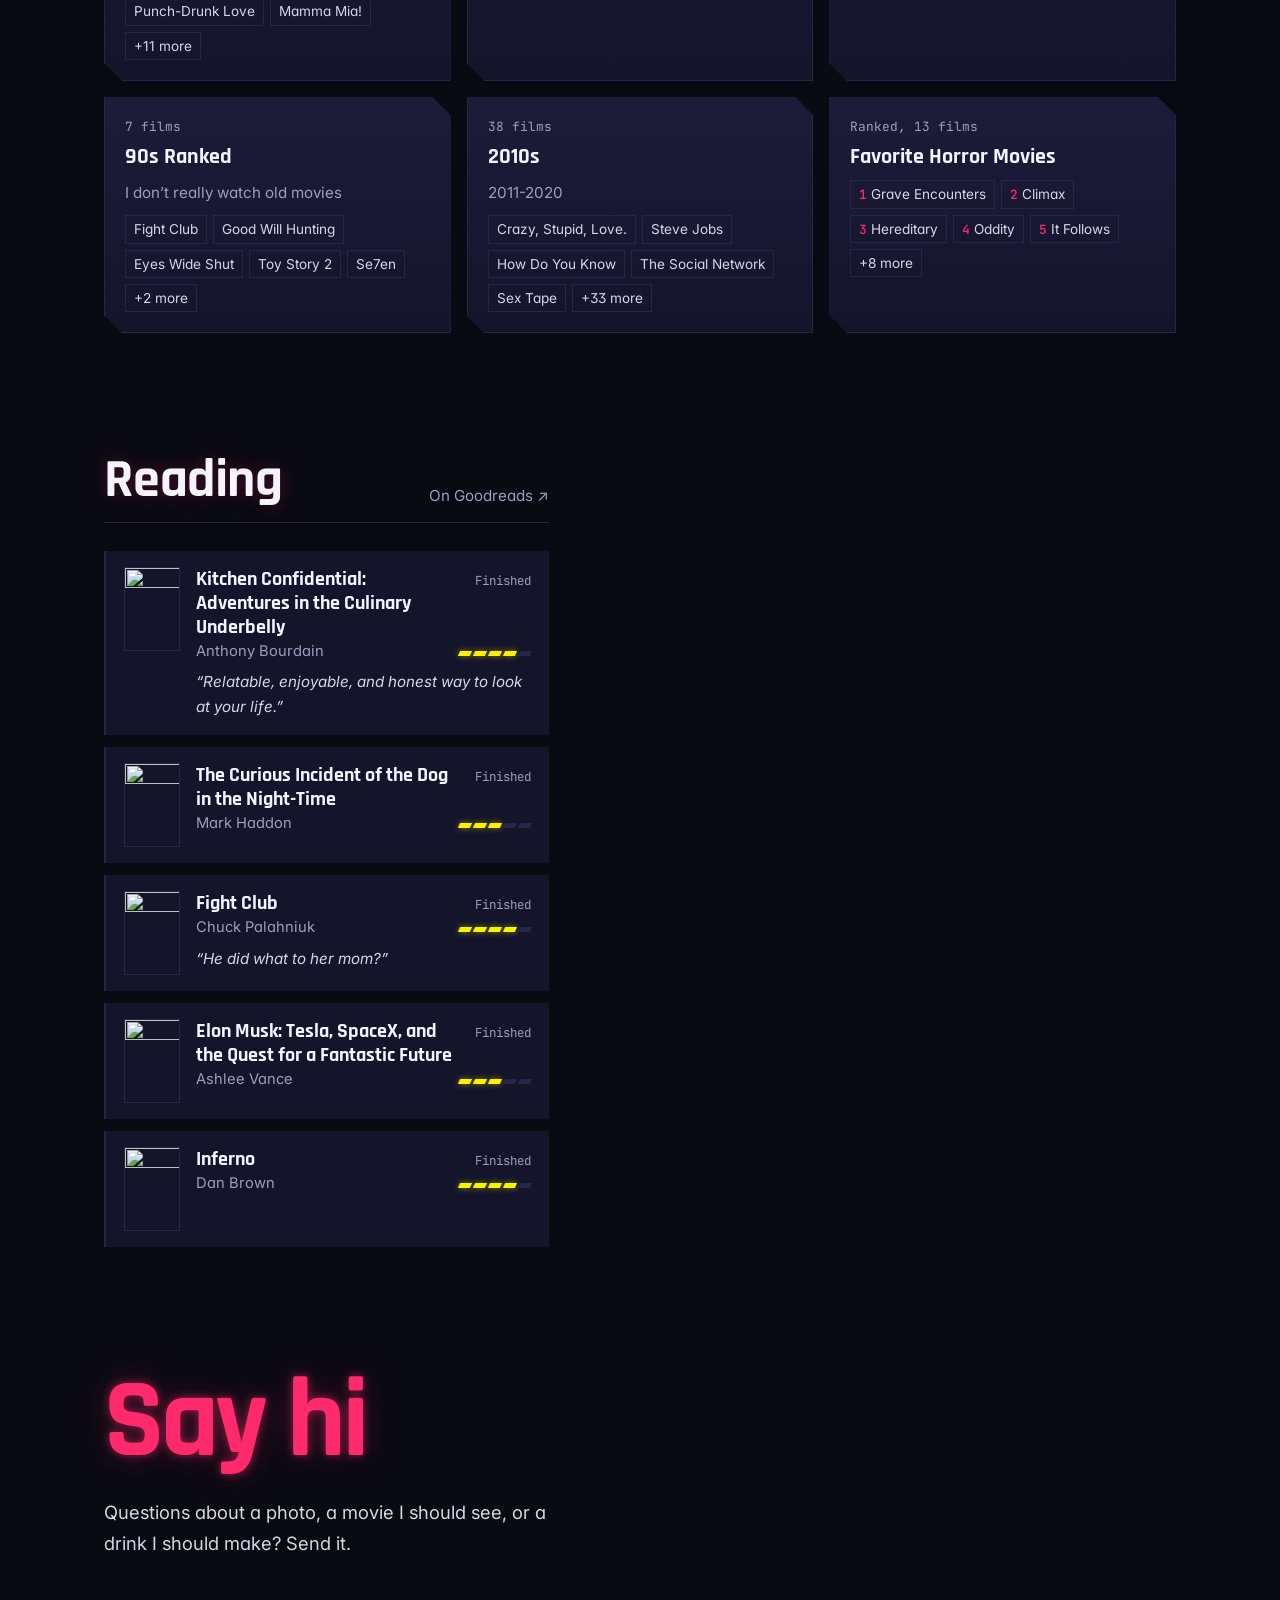
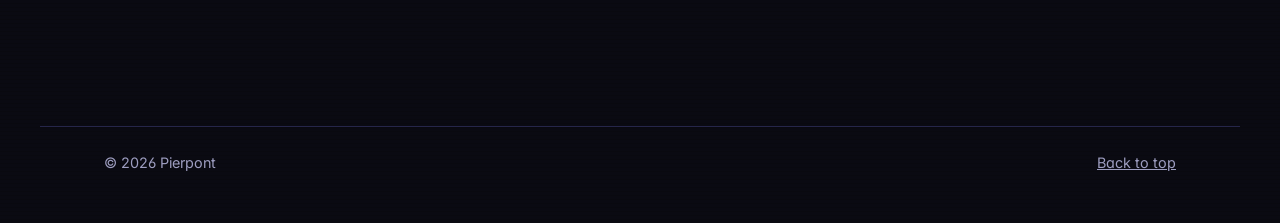
==== commit 6f5e2719: "Update site" ====
--- a/index.html
+++ b/index.html
@@ -26,7 +26,7 @@
 <link rel="preconnect" href="https://fonts.googleapis.com">
 <link rel="preconnect" href="https://fonts.gstatic.com" crossorigin>
 <link rel="stylesheet" href="https://fonts.googleapis.com/css2?family=Rajdhani:wght@600;700&family=Inter:wght@400;500;600&family=JetBrains+Mono:wght@400;500&display=swap">
-<link rel="stylesheet" href="style.css?v=1793829164">
+<link rel="stylesheet" href="style.css?v=1793944054">
 </head>
 <body>
 <a class="skip" href="#main">Skip to content</a>
@@ -248,11 +248,11 @@
 
 <script src="https://cdn.jsdelivr.net/npm/nostr-tools@2.7.2/lib/nostr.bundle.js" integrity="sha384-YUdjSvJQpzJUf1TiIR0LmkbTEGWdiZTiXN67W157lg3vEmBHg+LEkaJ5J0AI9BG7" crossorigin="anonymous" defer></script>
 <script src="https://cdn.jsdelivr.net/npm/qrcode-generator@1.4.4/qrcode.js" integrity="sha384-8FWZA6BGMXhsfO+BLtrJK0We6gg5o1JyO8xQm6peWDEUs17ACA5ziE/NIAkl9z2k" crossorigin="anonymous" defer></script>
-<script src="content.js?v=1793829164"></script>
-<script src="shelf-data.js?v=1793829164"></script>
-<script src="app.js?v=1793829164"></script>
+<script src="content.js?v=1793944054"></script>
+<script src="shelf-data.js?v=1793944054"></script>
+<script src="app.js?v=1793944054"></script>
 <!-- 3D shelf: Three.js (pinned), built from shelf-data.js -->
 <script type="importmap">{ "imports": { "three": "https://cdn.jsdelivr.net/npm/three@0.160.0/build/three.module.js", "three/addons/": "https://cdn.jsdelivr.net/npm/three@0.160.0/examples/jsm/" } }</script>
-<script type="module" src="shelf.js?v=1793829164"></script>
+<script type="module" src="shelf.js?v=1793944054"></script>
 </body>
 </html>
